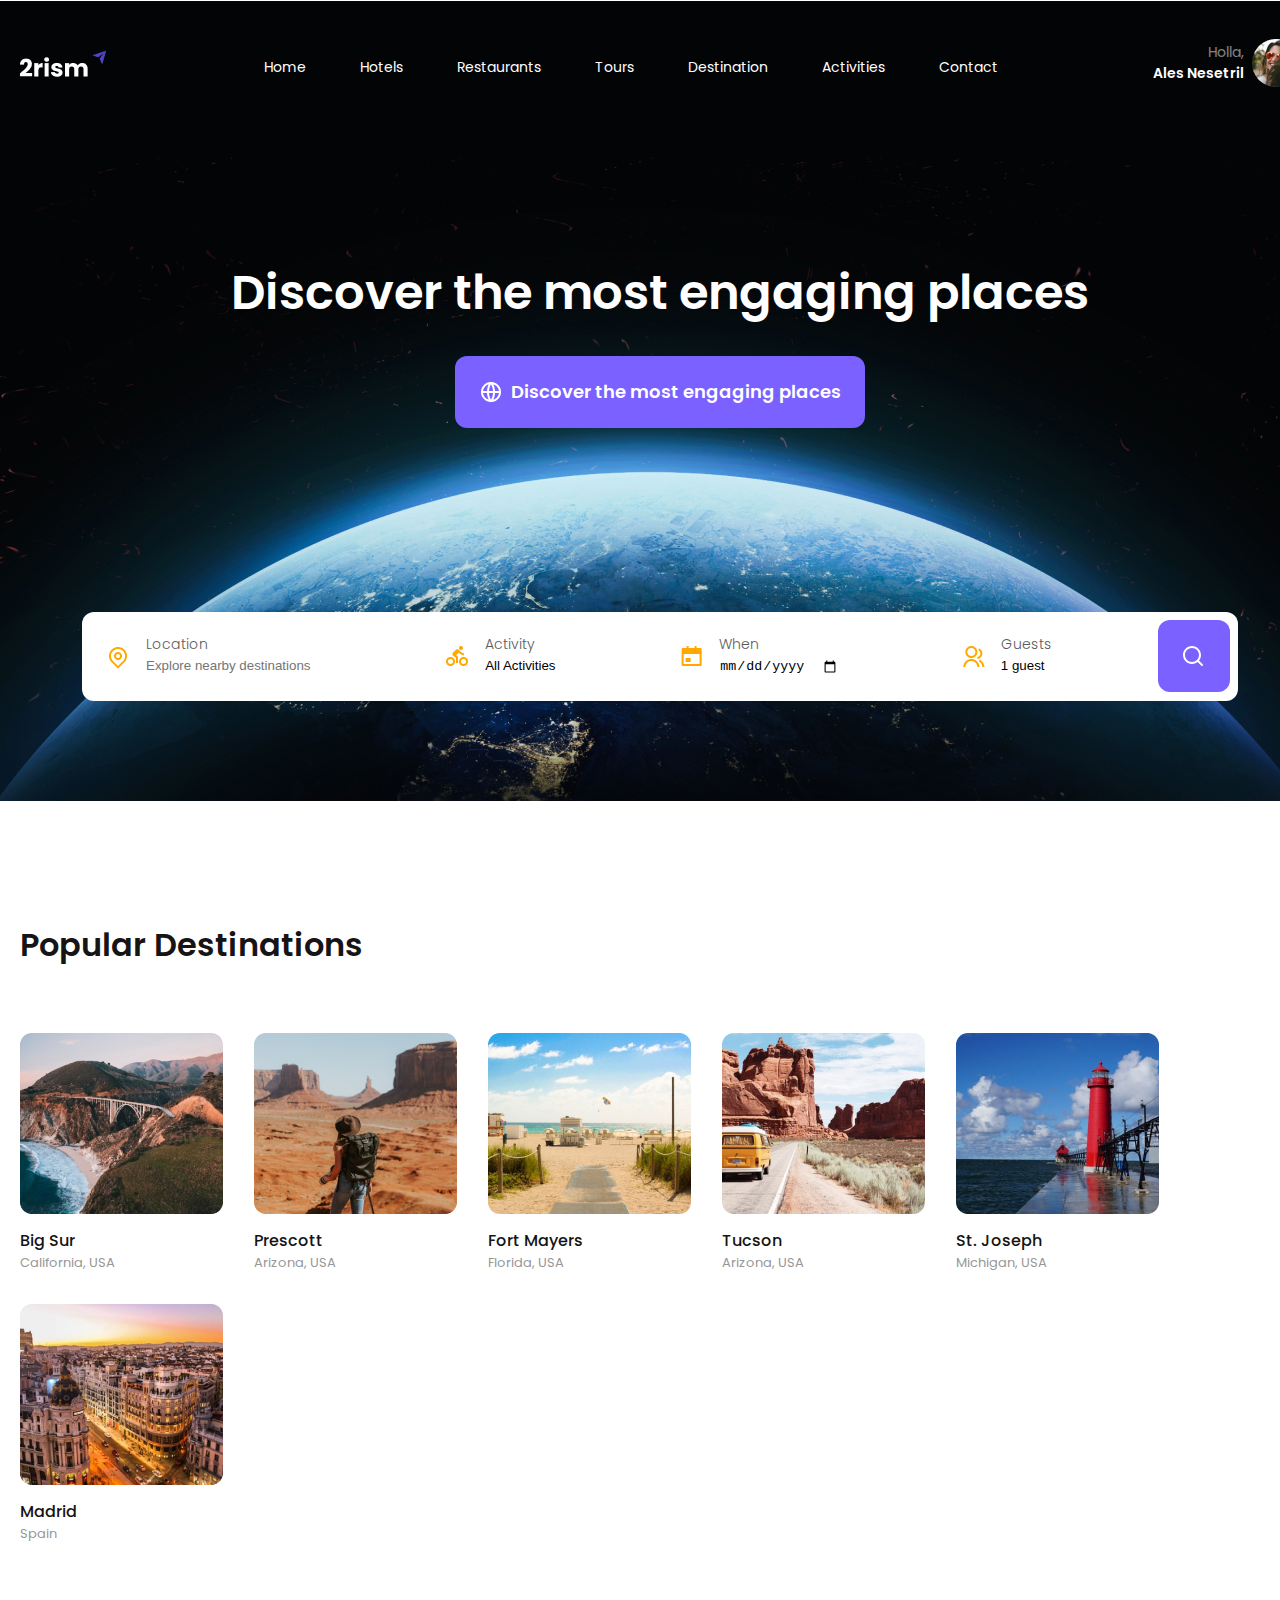
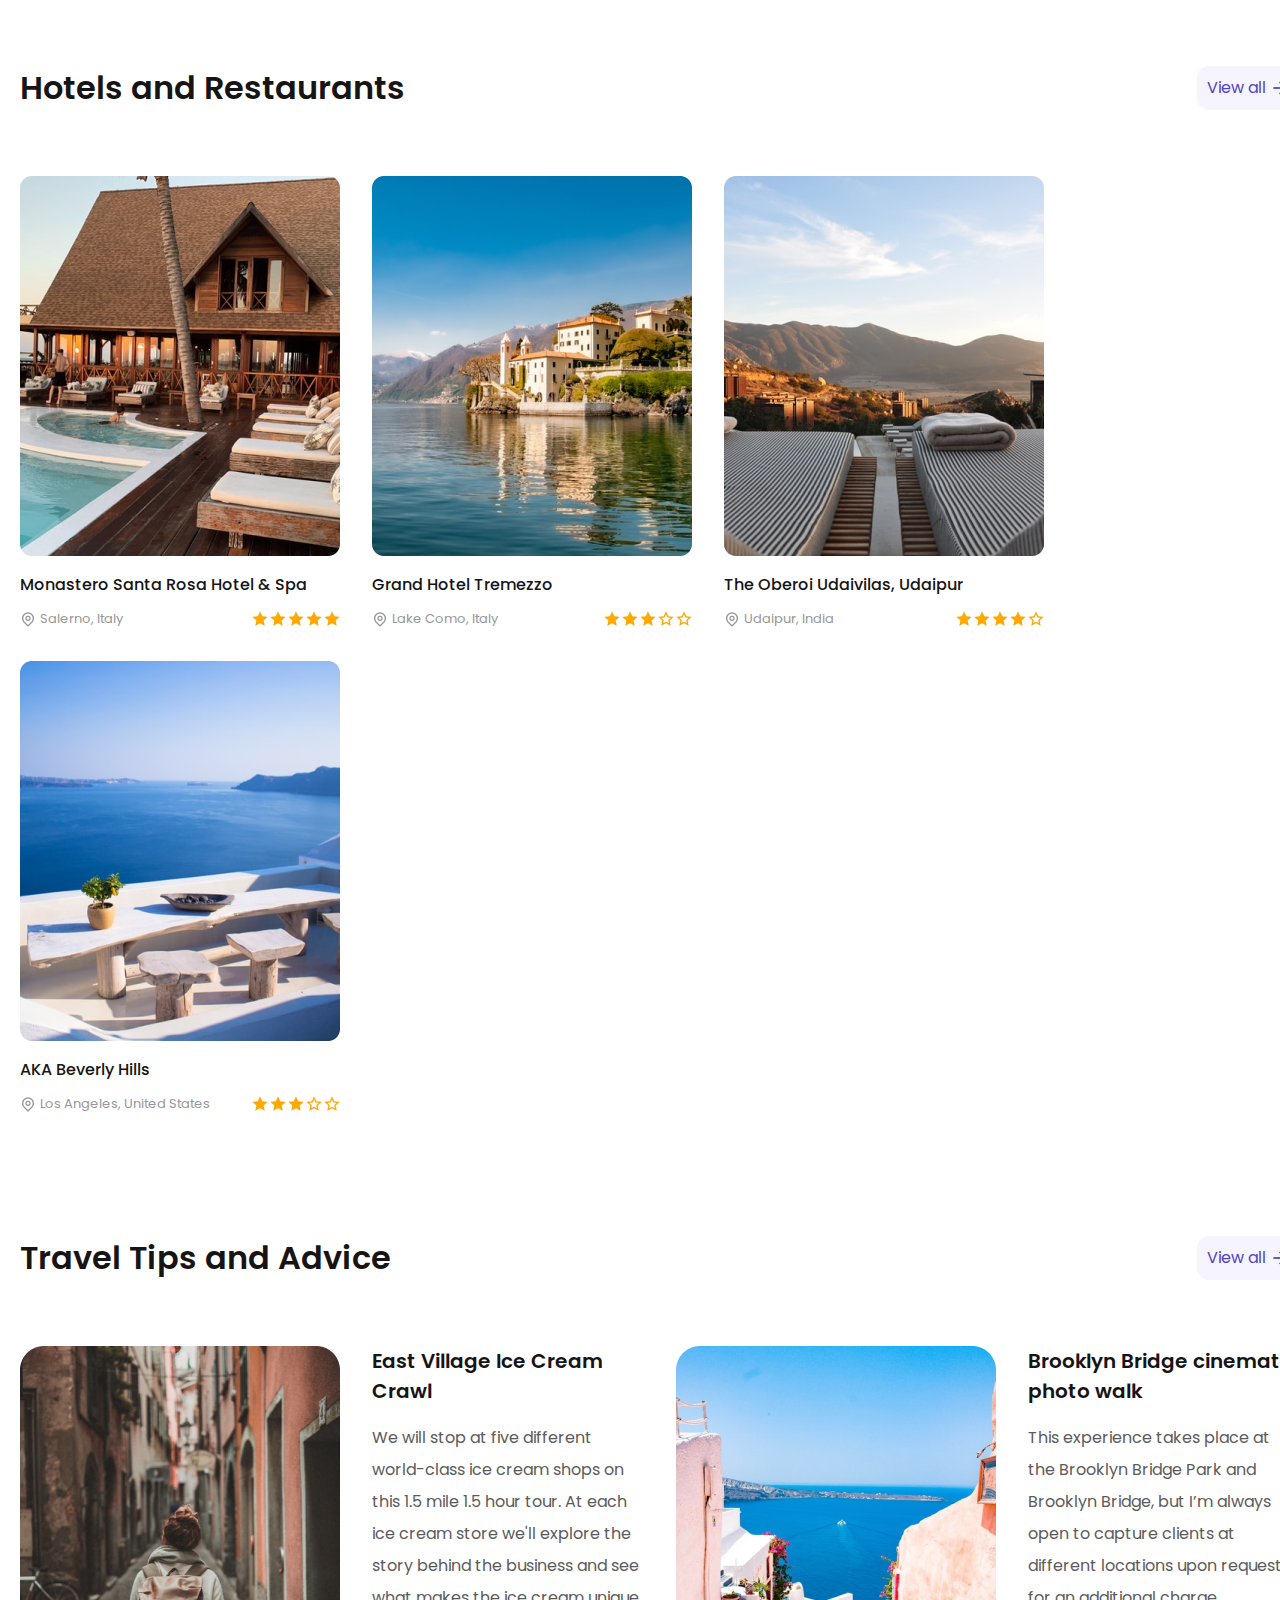
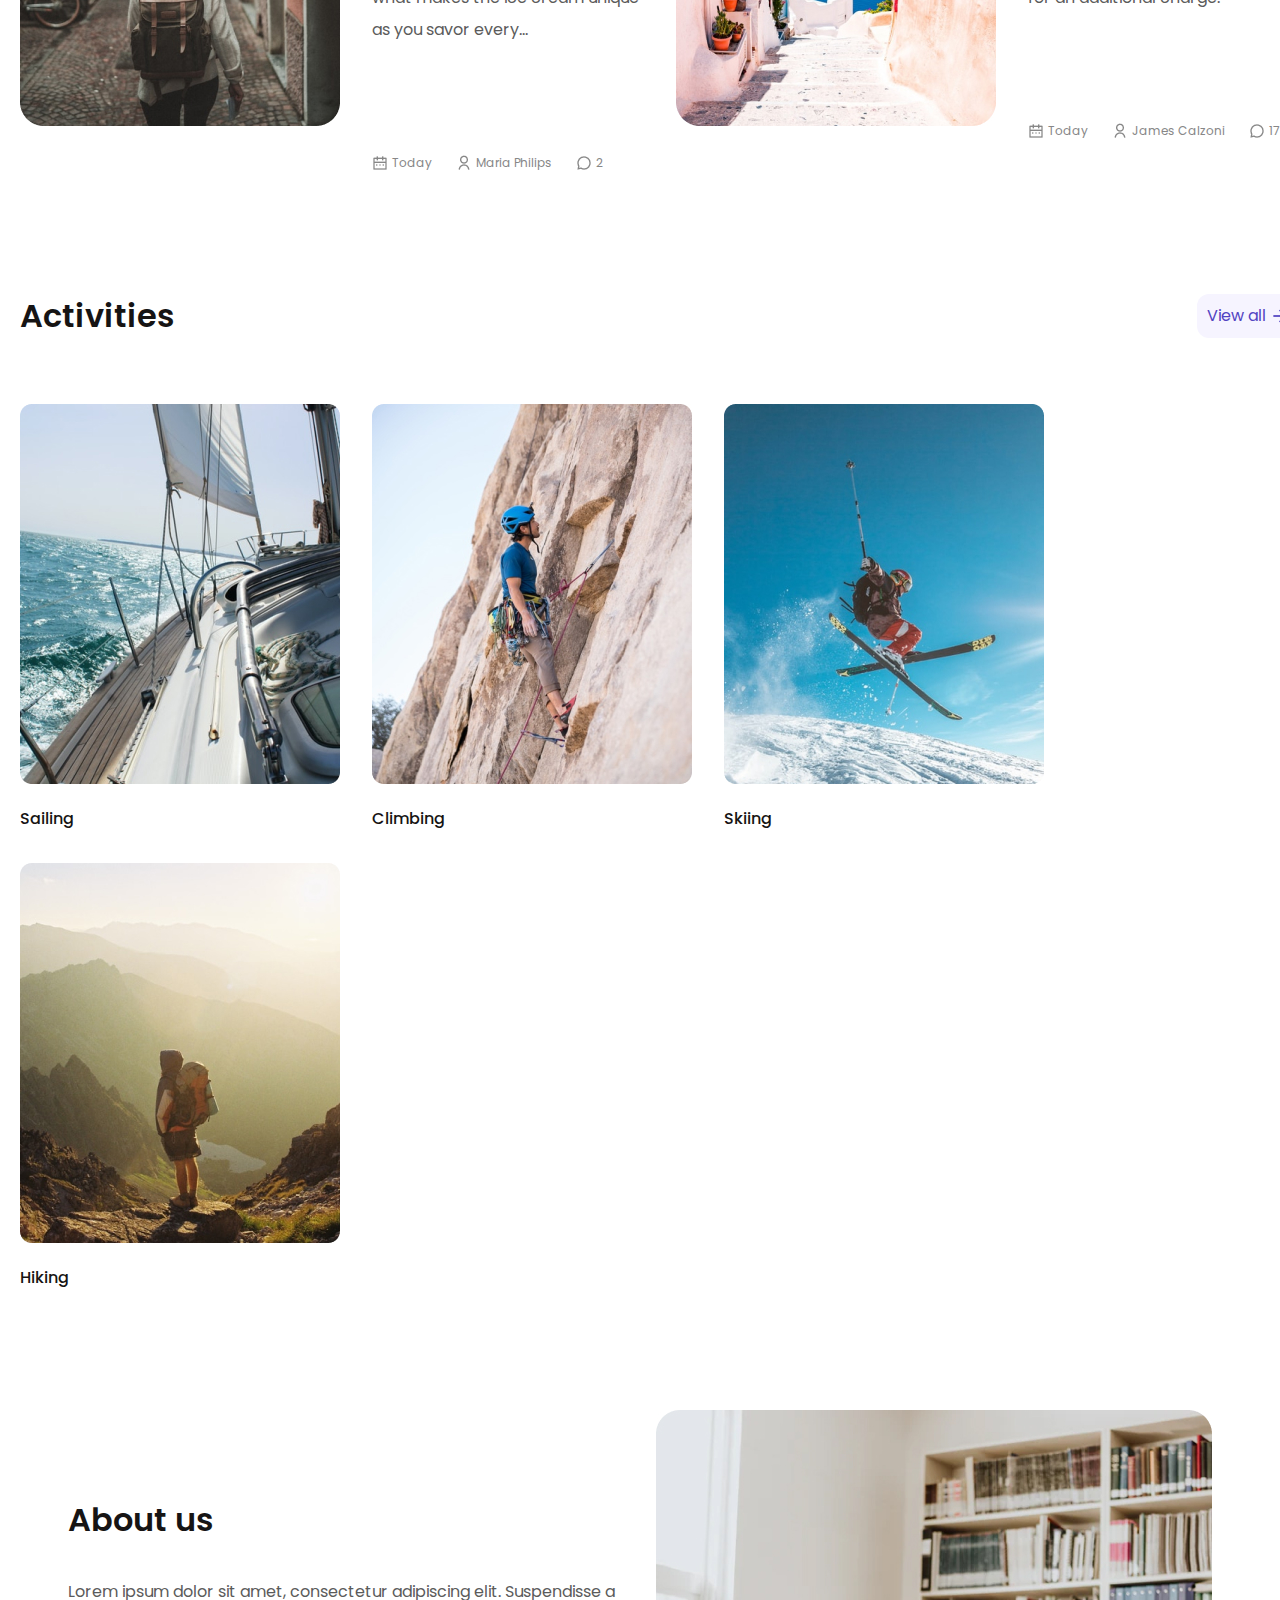
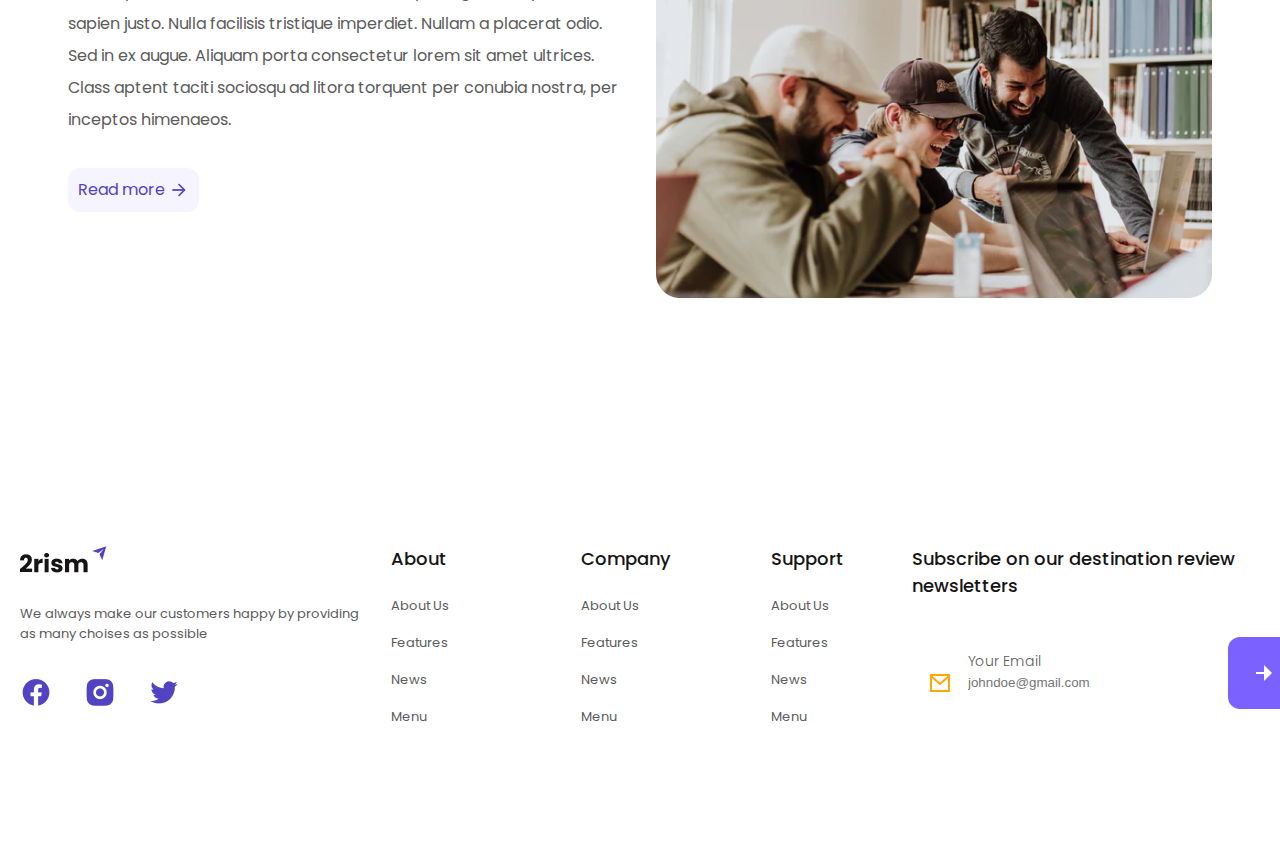
==== 2rism/index.html @ 43a685de "fix" ====
<!DOCTYPE html>
<html lang="ru">
<head>
    <meta charset="UTF-8">
    <meta http-equiv="X-UA-Compatible" content="IE=edge">
    <meta name="viewport" content="width=device-width, initial-scale=1.0">
    <link rel="preconnect" href="https://fonts.googleapis.com">
    <link rel="preconnect" href="https://fonts.gstatic.com" crossorigin>
    <link href="https://fonts.googleapis.com/css2?family=Poppins:wght@300;400;500;600&display=swap" rel="stylesheet">
    <link rel="stylesheet" href="css/styles.css">
    <title>2rism</title>
</head>
<body>
    <header class="header">
        <div class="wrap wrap_header">
            <div class="logo logo_header">
                <img src="img/logo.png" alt="logo">
            </div>
            <nav class="nav">
                <ul class="nav__list">
                    <li class="nav__item">
                        <a href="#" class="nav__link">Home</a>
                    </li>
                    <li class="nav__item">
                        <a href="#" class="nav__link">Hotels</a>
                    </li>
                    <li class="nav__item">
                        <a href="#" class="nav__link">Restaurants</a>
                    </li>
                    <li class="nav__item">
                        <a href="#" class="nav__link">Tours</a>
                    </li>
                    <li class="nav__item">
                        <a href="#" class="nav__link">Destination</a>
                    </li>
                    <li class="nav__item">
                        <a href="#" class="nav__link">Activities</a>
                    </li>
                    <li class="nav__item">
                        <a href="#" class="nav__link">Contact</a>
                    </li>
                </ul>
            </nav>
            <div class="user">
                <div class="user__text">
                    <div class="user__word">Holla,</div> 
                    <div class="user__name">Ales Nesetril</div>
                </div>
                <div class="user__photo">
                    <img src="img/user.png" alt="user">
                    <div class="user__circle"></div>
                </div>
            </div>
        </div>
    </header>
    <main class="main">
        <!-- Scren section start -->
        <section class="section section_screen">
            <div class="wrap">
                <div class="screen-content">
                    <h1 class="title title_big">
                        Discover the most engaging places
                    </h1>                    
                    <a href="#" class="screen-btn">
                        <span class="screen-btn__icon icon icon_globe"></span>
                        <span class="screen-btn__name">Discover the most engaging places</span>
                    </a>
                </div>
                <form class="page-form page-form_screen">
                    <div class="page-form__item page-form__item_location">
                        <label for="location" class="page-form__label">Location</label>
                        <input type="text" class="page-form__input" id="location" placeholder="Explore nearby destinations">
                    </div>
                    <div class="page-form__item page-form__item_activity">
                        <label for="activity" class="page-form__label">Activity</label>
                        <select name="form_select" id="activity">
                            <option disabled="disabled" selected="selected">All Activities</option>
                            <option>sleep</option>
                            <option>dance</option>
                            <option>work</option>
                            <option>work</option>
                        </select>
                    </div>
                    <div class="page-form__item page-form__item_when">
                        <label for="when" class="page-form__label">When</label>
                        <input type="date" class="page-form__input" id="when">
                    </div>
                    <div class="page-form__item page-form__item_guest">
                        <label for="guest" class="page-form__label">Guests</label>
                        <select name="form_input" id="guest">
                            <option disabled="disabled" selected="selected">1 guest</option>
                            <option>1 guest</option>
                            <option>2 guest</option>
                            <option>3 guest</option>
                        </select>
                    </div>
                    <button type="submit" class="btn btn_screen"></button>
                </form>
            </div>
        </section>
        <!-- Destination section start -->
        <section class="section section_destination">
            <div class="wrap">
                <h2 class="title title_medium title_destination">
                    Popular Destinations
                </h2>
                <div class="destination-line">
                    <div class="destination-item">
                        <a href="#" class="destination-item__img-link">
                            <img src="img/imgbigsur.jpg" class="destination-item__img" alt="Big Sur">
                        </a>                        
                        <div class="destination-item__name">
                            Big Sur
                        </div>
                        <div class="destination-item__state">
                            California, USA
                        </div>
                    </div>
                    <div class="destination-item">
                        <a href="#" class="destination-item__img-link">
                            <img src="img/imgprescott.jpg" class="destination-item__img" alt="Prescott">
                        </a>
                        <div class="destination-item__name">
                            Prescott
                        </div>
                        <div class="destination-item__state">
                            Arizona, USA
                        </div>
                    </div>
                    <div class="destination-item">
                        <a href="#" class="destination-item__img-link">
                            <img src="img/imgfortmayers.jpg" class="destination-item__img" alt="Fort Mayers">
                        </a>
                        <div class="destination-item__name">
                            Fort Mayers
                        </div>
                        <div class="destination-item__state">
                            Florida, USA
                        </div>
                    </div>
                    <div class="destination-item">
                        <a href="#" class="destination-item__img-link">
                            <img src="img/imgtucson.jpg" class="destination-item__img" alt="Tucson">
                        </a>
                        <div class="destination-item__name">
                            Tucson
                        </div>
                        <div class="destination-item__state">
                            Arizona, USA
                        </div>
                    </div>
                    <div class="destination-item">
                        <a href="#" class="destination-item__img-link">
                            <img src="img/imgstjoseph.jpg" class="destination-item__img" alt="St. Joseph">
                        </a>
                        <div class="destination-item__name">
                            St. Joseph
                        </div>
                        <div class="destination-item__state">
                            Michigan, USA
                        </div>
                    </div>
                    <div class="destination-item">
                        <a href="#" class="destination-item__img-link">
                            <img src="img/imgmadrid.jpg" class="destination-item__img" alt="Madrid">
                        </a>
                        <div class="destination-item__name">
                            Madrid
                        </div>
                        <div class="destination-item__state">
                            Spain
                        </div>
                    </div>
                </div>
            </div>
        </section>
        <!-- Hotels section start -->
        <section class="section section_hotels">
            <div class="wrap">
                <div class="title-content">
                    <h2 class="title title_medium">
                        Hotels and Restaurants
                    </h2>
                    <a href="#" class="btn-more">
                        <span class="btn-more__name">View all</span>
                        <span class="btn-more__icon  icon icon_arrow"></span>
                    </a>
                </div>
                <div class="hotels-line">
                    <div class="hotels-item">
                        <a href="#" class="hotels-item__img-link">
                            <img src="img/monastero.jpg" class="hotels-item__img" alt="Monastero" >
                        </a>
                        <div class="hotels-item__name">
                            Monastero Santa Rosa Hotel & Spa
                        </div>
                        <div class="hotels-item__info">
                            <p class="hotels-item__location">
                                Salerno, Italy
                            </p>
                            <div class="rating">
                                <span class="rating__item is-active"></span>
                                <span class="rating__item is-active"></span>
                                <span class="rating__item is-active"></span>
                                <span class="rating__item is-active"></span>
                                <span class="rating__item is-active"></span>
                            </div>
                        </div>
                    </div>
                    <div class="hotels-item">
                        <a href="#" class="hotels-item__img-link">
                            <img src="img/tremezzo.jpg" class="hotels-item-img" alt="tremezzo" >
                        </a>
                        <div class="hotels-item__name">
                            Grand Hotel Tremezzo
                        </div>
                        <div class="hotels-item__info">
                            <p class="hotels-item__location">
                                Lake Como, Italy
                            </p>
                            <div class="rating">
                                <span class="rating__item is-active"></span>
                                <span class="rating__item is-active"></span>
                                <span class="rating__item is-active"></span>
                                <span class="rating__item"></span>
                                <span class="rating__item"></span>
                            </div>
                        </div>
                    </div>
                    <div class="hotels-item">
                        <a href="#" class="hotels-item__img-link">
                            <img src="img/oberoi.jpg" class="hotels-item-img" alt="Oberoi" >
                        </a>
                        <div class="hotels-item__name">
                            The Oberoi Udaivilas, Udaipur
                        </div>
                        <div class="hotels-item__info">
                            <p class="hotels-item__location">
                                Udaipur, India
                            </p>
                            <div class="rating">
                                <span class="rating__item is-active"></span>
                                <span class="rating__item is-active"></span>
                                <span class="rating__item is-active"></span>
                                <span class="rating__item is-active"></span>
                                <span class="rating__item"></span>
                            </div>
                        </div>
                    </div>
                    <div class="hotels-item">
                        <a href="#" class="hotels-item__img-link">
                            <img src="img/aka.jpg" class="hotels-item-img" alt="AKA" >
                        </a>
                        <div class="hotels-item__name">
                            AKA Beverly Hills
                        </div>
                        <div class="hotels-item__info">
                            <p class="hotels-item__location">
                                Los Angeles, United States
                            </p>
                            <div class="rating">
                                <span class="rating__item is-active"></span>
                                <span class="rating__item is-active"></span>
                                <span class="rating__item is-active"></span>
                                <span class="rating__item"></span>
                                <span class="rating__item"></span>
                            </div>
                        </div>
                    </div>
                </div>
            </div>
        </section>
        <!-- Tips section start -->
        <section class="section section_tips">
            <div class="wrap">
                <div class="title-content">
                    <h2 class="title title_medium">
                        Travel Tips and Advice
                    </h2>
                    <a href="#" class="btn-more">
                        <span class="btn-more__name">View all</span>
                        <span class="btn-more__icon  icon icon_arrow"></span>
                    </a>
                </div>
                <div class="tips-container">
                    <div class="tips-item">
                        <div class="tips-item__pic">
                            <a href="" class="tips-item__img-link">
                                <img src="img/tips1.jpg" alt="" class="tips-item__img">
                            </a>
                        </div>
                        <div class="tips-item__info">
                            <div class="tips-item__title">
                                East Village Ice Cream Crawl
                            </div>
                            <div class="tips-item__text">
                                We will stop at five different world-class ice cream shops on this 1.5 mile 1.5 hour tour. At each ice cream store we'll explore the story behind the business and see what makes the ice cream unique as you savor every…
                            </div>
                            <ul class="tips-info">
                               <li class="tips-info__item">
                                    <span class="tips-info__icon icon icon_calendar">
                                    </span>    
                                    <span class="tips-info__name">
                                        Today 
                                    </span>
                               </li>
                               <li class="tips-info__item">
                                    <span class="tips-info__icon icon icon_user">
                                    </span>    
                                    <span class="tips-info__name">
                                        Maria Philips
                                    </span>
                               </li>
                               <li class="tips-info__item">
                                    <span class="tips-info__icon icon icon_number">
                                    </span>    
                                    <span class="tips-info__name">
                                        2
                                    </span>
                               </li>
                            </ul>
                        </div>
                    </div>
                    <div class="tips-item">
                        <div class="tips-item__pic">
                            <a href="#" class="tips-item__img-link">
                                <img src="img/tips2.jpg" alt="" class="tips-item__img">
                            </a>
                        </div>
                        <div class="tips-item__line">
                            <div class="tips-item__title">
                                Brooklyn Bridge cinematic photo walk
                            </div>
                            <div class="tips-item__text">
                                This experience takes place at the Brooklyn Bridge Park and Brooklyn Bridge, but I’m always open to capture clients at different locations upon request for an additional charge.                        
                            </div>
                            <ul class="tips-info">
                               <li class="tips-info__item">
                                    <span class="tips-info__icon icon icon_calendar">
                                    </span>    
                                    <span class="tips-info__name">
                                        Today 
                                    </span>
                               </li>
                               <li class="tips-info__item">
                                    <span class="tips-info__icon icon icon_user">
                                    </span>    
                                    <span class="tips-info__name">
                                        James Calzoni
                                    </span>
                               </li>
                               <li class="tips-info__item">
                                    <span class="tips-info__icon icon icon_number">
                                    </span>    
                                    <span class="tips-info__name">
                                        17
                                    </span>
                               </li>
                            </ul>
                        </div>
                    </div>
                </div>
            </div>
        </section>
        <!-- Activities section start -->
        <section class="section section_activities">
            <div class="wrap">
                <div class="title-content">
                    <h2 class="title title_medium">
                        Activities
                    </h2>
                    <a href="#" class="btn-more">
                        <span class="btn-more__name">View all</span>
                        <span class="btn-more__icon  icon icon_arrow"></span>
                    </a>
                </div>
                <div class="activities-line">
                    <div class="activities-item">
                        <a href="#" class="activities-item__img-link">
                            <img src="img/imgsailing.jpg" class="activities-item__img" alt="Big Sur">
                        </a>                        
                        <div class="activities-item__name">
                            Sailing
                        </div>
                    </div>
                    <div class="activities-item">
                        <a href="#" class="activities-item__img-link">
                            <img src="img/imgclimbing.jpg" class="activities-item__img" alt="Big Sur">
                        </a>                        
                        <div class="activities-item__name">
                            Climbing
                        </div>
                    </div>
                    <div class="activities-item">
                        <a href="#" class="activities-item__img-link">
                            <img src="img/imgskiing.jpg" class="activities-item__img" alt="Big Sur">
                        </a>                        
                        <div class="activities-item__name">
                            Skiing
                        </div>
                    </div>
                    <div class="activities-item">
                        <a href="#" class="activities-item__img-link">
                            <img src="img/imghiking.jpg" class="activities-item__img" alt="Big Sur">
                        </a>                        
                        <div class="activities-item__name">
                            Hiking
                        </div>
                    </div>
                </div>
            </div>
        </section>
        <!-- About us section start -->
        <section class="section section_about">
            <div class="container">
                <div class="container__content">
                        <h2 class="title title_medium">
                            About us
                        </h2>
                        <div class="container__text">
                            Lorem ipsum dolor sit amet, consectetur adipiscing elit. Suspendisse a sapien justo. Nulla facilisis tristique imperdiet. Nullam a placerat odio. Sed in ex augue. Aliquam porta consectetur lorem sit amet ultrices. Class aptent taciti sociosqu ad litora torquent per conubia nostra, per inceptos himenaeos.
                        </div>
                    <a href="#" class="btn-more">
                        <span class="btn-more__name">Read more</span>
                        <span class="btn-more__icon  icon icon_arrow"></span>
                    </a>
                </div>
                <a href="#" class="container__img-link">
                    <img src="img/imgaboutUs.jpg" class="container__img" alt="Big Sur">
                </a>        
            </div>
        </section>
    </main>
    <footer class="footer">
        <div class="wrap wrap_footer">
            <div class="label-block">
                <img src="img/logo_footer.png" alt="logo" class="logo_footer">
                <div class="label-block__text">
                    We always make our customers happy by providing as many choises as possible
                </div>
                <div class="social">
                        <a href="#" class="social__img-link" target='_blank' >
                            <img src="img/fb.png" alt="facebook" class="social__img">
                        </a>
                        <a href="#" class="social__img-link" target='_blank'>
                            <img src="img/instagram.png" alt="instagram" class="social__img">
                        </a>
                        <a href="#" class="social__img-link" target='_blank'>
                            <img src="img/twitter.png" alt="twitter" class="social__img">
                        </a>
                </div>
            </div>
            <div class="menu">
                <ul class="menu-list">
                    <h3 class="title title_small title_footer">
                        About
                    </h3>
                    <li class="menu-list__item">
                            <a href="#" class="menu-list__link" target='_blank'>
                                About Us
                            </a>
                    </li>
                    <li class="menu-list__item">
                            <a href="#" class="menu-list__link" target='_blank'>
                                Features
                            </a>
                    </li>
                    <li class="menu-list__item">
                            <a href="#" class="menu-list__link" target='_blank'>
                                News
                            </a>
                    </li>
                    <li class="menu-list__item">
                            <a href="#" class="menu-list__link" target='_blank'>
                                Menu
                            </a>
                    </li>
                </ul>
                <ul class="menu-list">
                        <h3 class="title title_small title_footer">
                            Company
                        </h3>
                        <li class="menu-list__item">
                            <a href="#" class="menu-list__link" target='_blank'>
                                About Us
                            </a>
                        </li>
                        <li class="menu-list__item">
                            <a href="#" class="menu-list__link" target='_blank'>
                                Features
                            </a>
                        </li>
                        <li class="menu-list__item">
                            <a href="#" class="menu-list__link" target='_blank'>
                                News
                            </a>
                        </li>
                        <li class="menu-list__item">
                            <a href="#" class="menu-list__link" target='_blank'>
                                Menu
                            </a>
                        </li>
                </ul>
                <ul class="menu-list">
                        <h3 class="title title_small title_footer">
                            Support
                        </h3>
                        <li class="menu-list__item">
                            <a href="#" class="menu-list__link" target='_blank'>
                                About Us
                            </a>
                        </li>
                        <li class="menu-list__item">
                            <a href="#" class="menu-list__link" target='_blank'>
                                Features
                            </a>
                        </li>
                        <li class="menu-list__item">
                            <a href="#" class="menu-list__link" target='_blank'>
                                News
                            </a>
                        </li>
                        <li class="menu-list__item">
                            <a href="#" class="menu-list__link" target='_blank'>
                                Menu
                            </a>
                        </li>
                </ul>
            </div>
            <div class="page-form page-form_footer">
                <h3 class="title title_small title_footer">
                    Subscribe on our destination review newsletters
                </h3>
                <form class="page-form page-form_footer">
                    <div action="" class="page-form__item page-form__item_email">
                        <label for="email_name" class="page-form__label page-form__label_footer">Your Email</label>
                        <input type="text" id="email_name" name="user email" class="page-form__input page-form__input_foorer" placeholder="johndoe@gmail.com">
                    </div>        
                    <button type="submit" class="btn btn_footer">
                    </button>
                </form>
            </div>
        </div>
    </footer>
</body>
</html>
---- 2rism/css/styles.css ----
body {
    margin: 0;
    font-family: 'Poppins', sans-serif;
}

/* header_block start */
.header {
    position: absolute;
    width: 100%;
}

.wrap {
    max-width: 1376px;
    width: 100%;
    margin: 0 auto;
    padding-left: 20px;
    padding-right: 20px;
}

.wrap_header {
    padding-top: 39px;
    display: flex;
    justify-content: space-between;
}

.logo_header {
    width: 88px;
    height: 36px;
    margin: auto 0;
}

.nav {
    margin: auto 0;
}

.nav__list {
    list-style-type: none;
    margin: auto 0;
    padding-left: 0;
    display: flex;
}

.nav__item {
    margin-right: 54px;
}

.nav__item:last-of-type {
    margin-right: 0;
}

.nav__link {
    text-decoration: none;
    font-style: normal;
    font-weight: 400;
    font-size: 14px;
    line-height: 21px;
    text-transform: capitalize;
    color: #FFFFFF;
}

.nav__link:hover {
    opacity: 0.5;
}

.user {
    display: flex;
}

.user__text {
    padding-top: 3px;
    padding-bottom: 3px;
    margin-right: 8px;
    font-style: normal;
    color: #FFFFFF;
    text-transform: capitalize;
}

.user__word {
    font-weight: 400;
    font-size: 14px;
    line-height: 21px;
    opacity: 0.5;
    text-align: right;
}

.user__name { 
    font-weight: 600;
    font-size: 14px;
    line-height: 21px;
    text-align: right;
}

.user__photo {
    position: relative;
}

.user__circle {
    width: 12px;
    height: 12px;
    border-radius: 50%;
    background-color: #FF0000;
    position: absolute;
    top: 0;
    right: 0;
}
/* header_block end */

/* main_content start */
/*screen start */
.section {
    padding-top: 120px;
}

.section_screen {
    background: url('../img/header-bg.jpg') no-repeat center;
    padding-bottom: 100px;
    padding-top: 262px;
}

.screen-content {
    text-align: center;
    margin-bottom: 184px;
}

.title {
    margin: 0; /* margin сброс для всех title  */
}

.title_big {  
    font-style: normal;
    font-weight: 600;
    font-size: 48px;
    line-height: 62px;
    color: #FFFFFF;
}

.screen-btn {
    display: flex;
    align-items: center;
    gap: 8px;
    margin: 32px auto 0;
    text-decoration: none;
    font-style: normal;
    font-weight: 600;
    font-size: 18px;
    line-height: 24px;
    color: #FFFFFF;
    background-color: #7B61FF;
    padding: 24px;
    border-radius: 12px;
    width: fit-content;
}

.icon {
    width: 16px;
    height: 16px;
    display: inline-block;
}

.icon_globe {
    width: 24px;
    height: 24px;
    background:  #7B61FF url('../img/Group.png') no-repeat center left; 
}

.screen-btn:hover {
    background-color: #a699e7;
}

/* form option styles start  такая же есть в footer*/
.page-form {
    display: flex;
    flex-wrap: wrap;
    justify-content: space-between;
}

.page-form__item {
    padding: 16px 0px 16px 56px;
}

.page-form__label {
    font-style: normal;
    font-weight: 300;
    font-size: 14px;
    line-height: 16px;
    color: #5B5B5B;  
    display: block;
}

.page-form__input {
    border: none;
    padding: 0;
    width: 100%;
}

select {
    background-color: transparent;
    border: none;
    appearance: none;
}

.page-form__inputt:placeholder {
    font-style: normal;
    font-weight: 500;
    font-size: 16px;
    line-height: 24px;
    color: #161414;
}
/* form styles end */

.page-form_screen {
    background-color: #FFFFFF;
    padding: 8px;
    border-radius: 12px;
    width: 1140px;
    margin: 0 auto;
}

.page-form__item_location {
    background: url(../img/iconlocation.png) no-repeat 16px center;
}

.page-form__item_activity {
    background: url(../img/iconactivity.png) no-repeat 16px center;
}

.page-form__item_when {
    background: url(../img/iconwhen.png) no-repeat 16px center;
}

.page-form__item_guest {
    background: url(../img/iconguests.png) no-repeat 16px center;
}


/* button styles  такая же есть в footer*/
.btn {
    padding: 0;
    border: 0;
    border-radius: 12px;
    width: 72px;
    height: 72px;
}

.btn:hover, .button:focus, .button:active {
    background-color: #a699e7;
}
/* button styles end*/

.btn_screen {
    background: #7B61FF url(../img/Vector.svg) no-repeat center;
}
/* screen end */

/* Destination start */
.title_medium {
    margin: 0;
    font-style: normal;
    font-weight: 600;
    font-size: 32px;
    line-height: 48px;
    color: #161414;
}

.title_destination {
    margin-bottom: 64px;
}

.destination-line {
    display: flex;
    flex-wrap: wrap;
    gap: 31px;
}

.destination-item__img {
    margin-bottom: 8px;
}

.destination-item__name {
    font-style: normal;
    font-weight: 500;
    font-size: 16px;
    line-height: 24px;
    color: #161414;
}

.destination-item__state {
    font-style: normal;
    font-weight: 400;
    font-size: 13px;
    line-height: 20px;
    color: #979797;
}
/* destination end */

/* hotels start */
.title-content {
    display: flex;
    flex-wrap: wrap;
    justify-content: space-between;
    align-items: center;
    margin-bottom: 64px;
}

.btn-more {
    display: flex;
    flex-wrap: wrap;
    gap: 4px;
    align-items: center;
    text-decoration: none;
    font-style: normal;
    font-weight: 400;
    font-size: 16px;
    line-height: 24px;
    color: #5243C2;
    padding: 10px;
    background-color: #F6F4FF;
    border-radius: 12px;
    width: fit-content;
}

.icon_arrow {
    width: 20px;
    height: 20px;
    background: url('../img/arrow.png') no-repeat center right;
}

.title-content__link:hover {
    background-color: #bcb3e3;
}

.hotels-line {
    display: flex;
    flex-wrap: wrap;
    gap: 32px;
}

.hotels-item__name { 
    font-style: normal;
    font-weight: 500;
    font-size: 16px;
    line-height: 24px;
    color: #161414;
    margin-top: 10px;
    margin-bottom: 12px;
}

.hotels-item__info {
    display: flex;
    flex-wrap: wrap;
    justify-content: space-between;
    align-items: center;
}

.hotels-item__location {
    margin: 0;
    font-style: normal;
    font-weight: 400;
    font-size: 13px;
    line-height: 20px;
    color: #979797;
    background: url('../img/map-pin.png') no-repeat center left;
    padding-left: 20px;
}

.rating {
    display: grid;
    grid-template-columns: repeat(5, 1fr);
    gap: 2px;
}

.rating__item {
    width: 16px;
    height: 16px;
    background: url('../img/empty.png') no-repeat center;
}

.rating__item.is-active {
    background: url('../img/orange.png') no-repeat center;
}


/* hotels end */

/* tips start */

.tips-container {
    display: flex;
    flex-wrap: wrap;
    gap: 32px;
}

.tips-item {
    display: grid;
    grid-template-columns: repeat(2, 1fr);
    gap: 32px;
    width: calc(100% / 2 - 32px / 2);
}

.tips-item__title {
    font-style: normal;
    font-weight: 600;
    font-size: 20px;
    line-height: 30px;
    color: #161414;
    margin-top: 0;
    margin-bottom: 16px;
}

.tips-item__text {
    font-style: normal;
    font-weight: 400;
    font-size: 16px;
    line-height: 32px;
    color: #5B5B5B;
    margin-bottom: 108px;
}

.tips-info {
   display: flex;
   gap: 24px;
   padding: 0;
   margin: 0;
   list-style: none;
}

.tips-info__item {
    display: flex;
    gap: 4px;
    align-items: center;
}

.icon_calendar {
    background: url(../img/tips-calendar.png) no-repeat center;
}

.tips-info__name {
    font-style: normal;
    font-weight: 400;
    font-size: 12px;
    line-height: 18px;
    color: #878787;
}

.icon_user {
    background: url(../img/tips-user.png) no-repeat center;
}

.icon_number {
    background: url(../img/tips-coment.png) no-repeat center;   
}
/* tips end */

/* Activities start */
.activities-line {
    display: flex;
    flex-wrap: wrap;
    gap: 32px;
}

.activities-item__img {
    margin-bottom: 16px;
}

.activities-item__name {
    font-style: normal;
    font-weight: 500;
    font-size: 16px;
    line-height: 24px;
    color: #161414;
}
/* Activities end */

/* About us start */
.section_about {
    margin-bottom: 120px;
}

.container {
    display: flex;
    flex-wrap: wrap;
    justify-content: center;
    gap: 32px;
}

.container__content {
    width: 556px;
    padding-top: 86px;
    padding-bottom: 86px;
}

.container__text {
    font-style: normal;
    font-weight: 400;
    font-size: 16px;
    line-height: 32px;
    color: #5B5B5B;
    margin-bottom: 32px;
    margin-top: 32px;
}

/* About us end */

/* main_contenet end */

/* footer start */
.footer {
    padding: 120px 0;
}

.wrap_footer {
    display: flex;
    justify-content: space-between;
}

.label-block {
    width: 355px;
}

.label-block__text {
    font-style: normal;
    font-weight: 400;
    font-size: 13px;
    line-height: 20px;
    color: #5B5B5B;
    padding-top: 16px;
    padding-bottom: 32px;
}

.social {
    display: flex;
    flex-wrap: wrap;
}

.social__img-link {
    display: block;
    margin-right: 32px;
    text-decoration: none;
}

.social__img-link:last-of-type {
    margin-right: 0;
}

.social__img {
    width: 32px;
}

.footer_social-icon:last-of-type {
    margin-right: 0;
}

.menu {
    display: flex;
    flex-wrap: wrap;
    gap: 64px;
}

.menu-list {
    margin: 0;
    padding-left: 0;
    list-style: none;
    width: 126px;
}

.title_small {
    font-style: normal;
    font-weight: 500;
    font-size: 18px;
    line-height: 27px;
    color: #161414;
}

.title_footer {
    margin-bottom: 20px;
}

.menu-list__item {
    margin-bottom: 12px;
}

.menu-list__item:last-of-type {
    margin-bottom: 0;
}

.menu-list__link {
    text-decoration: none;
    font-style: normal;
    font-weight: 400;
    font-size: 13px;
    line-height: 20px;
    color: #5B5B5B;
}

.menu-list__link:hover {
    color: #272525;
}

.page-form_footer {
    width:388px;
}

.page-form__item_email {
    background: url(../img/mail-linemail.png) no-repeat 16px center;
    /* padding: 16px 0px 16px 56px; */
}

.btn_footer {
    background: #7B61FF url(../img/Vectorarrow_white.png) no-repeat center;
}
/* footer end */
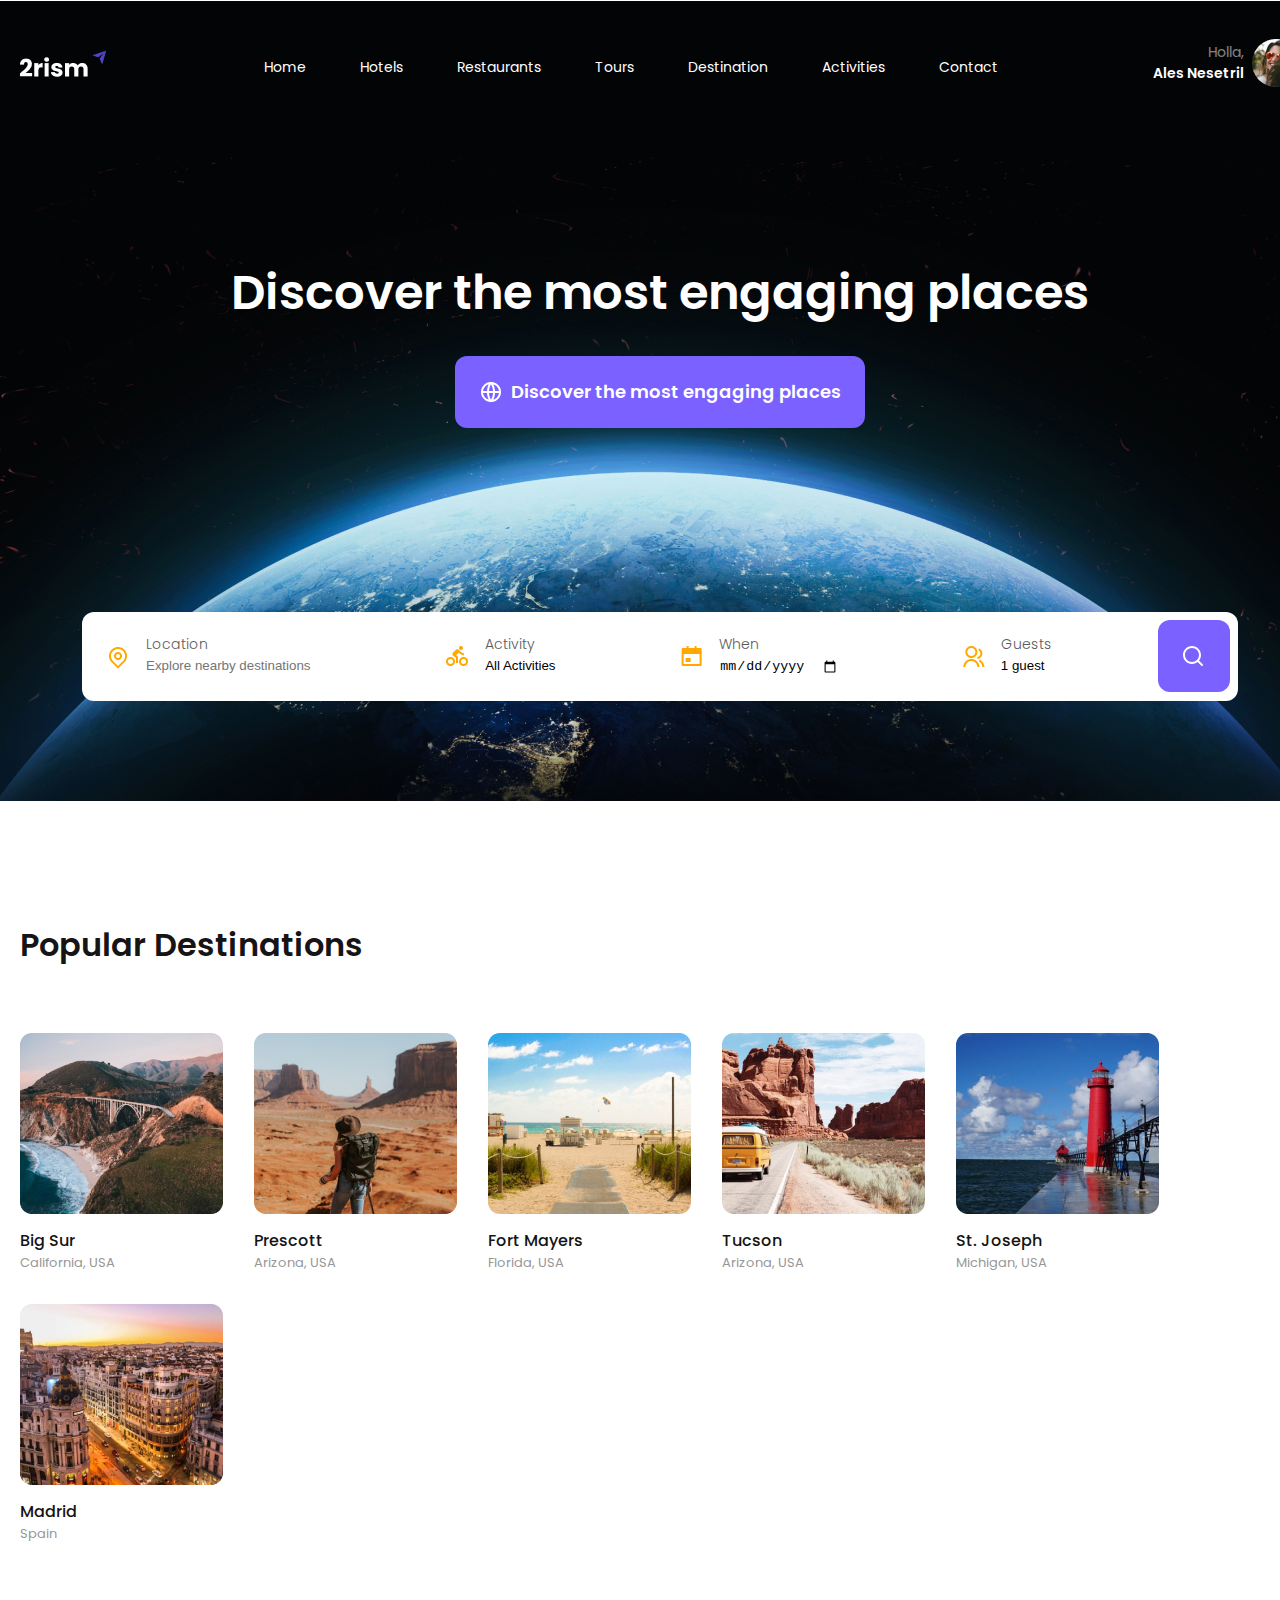
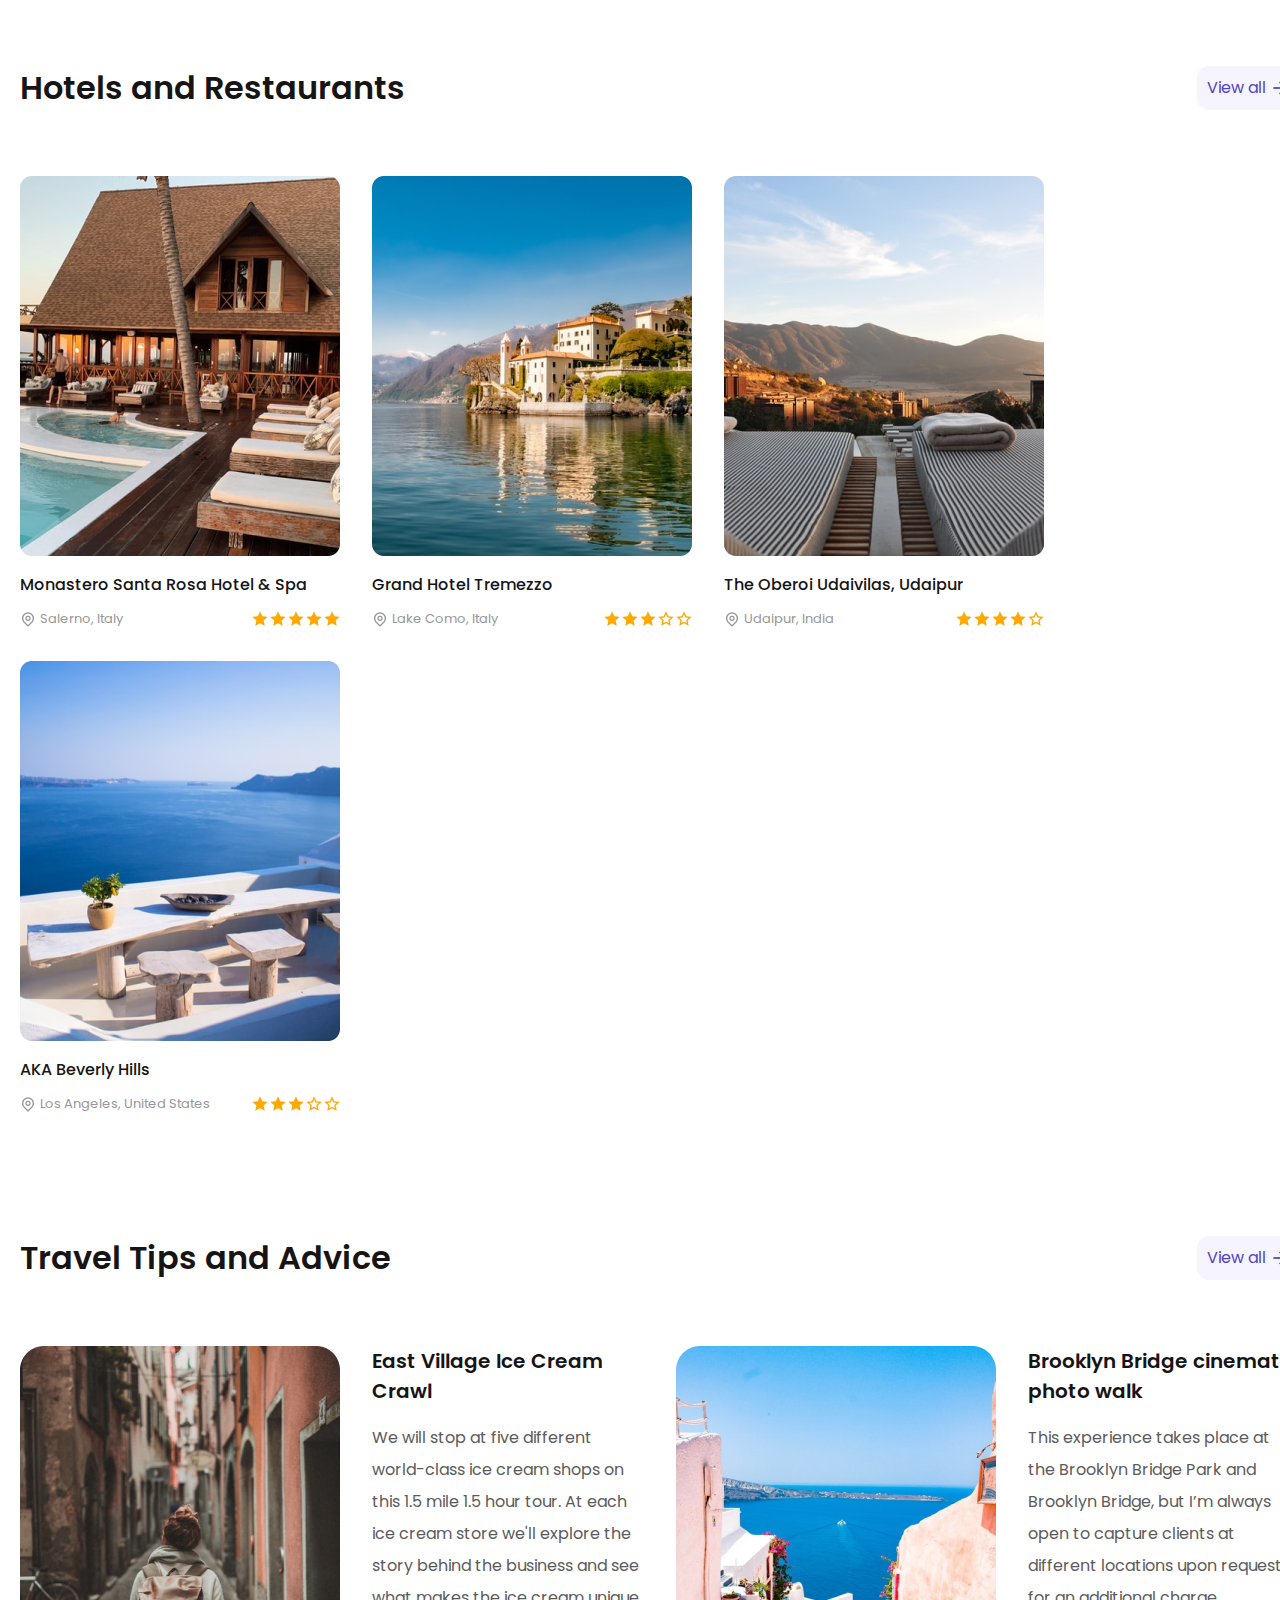
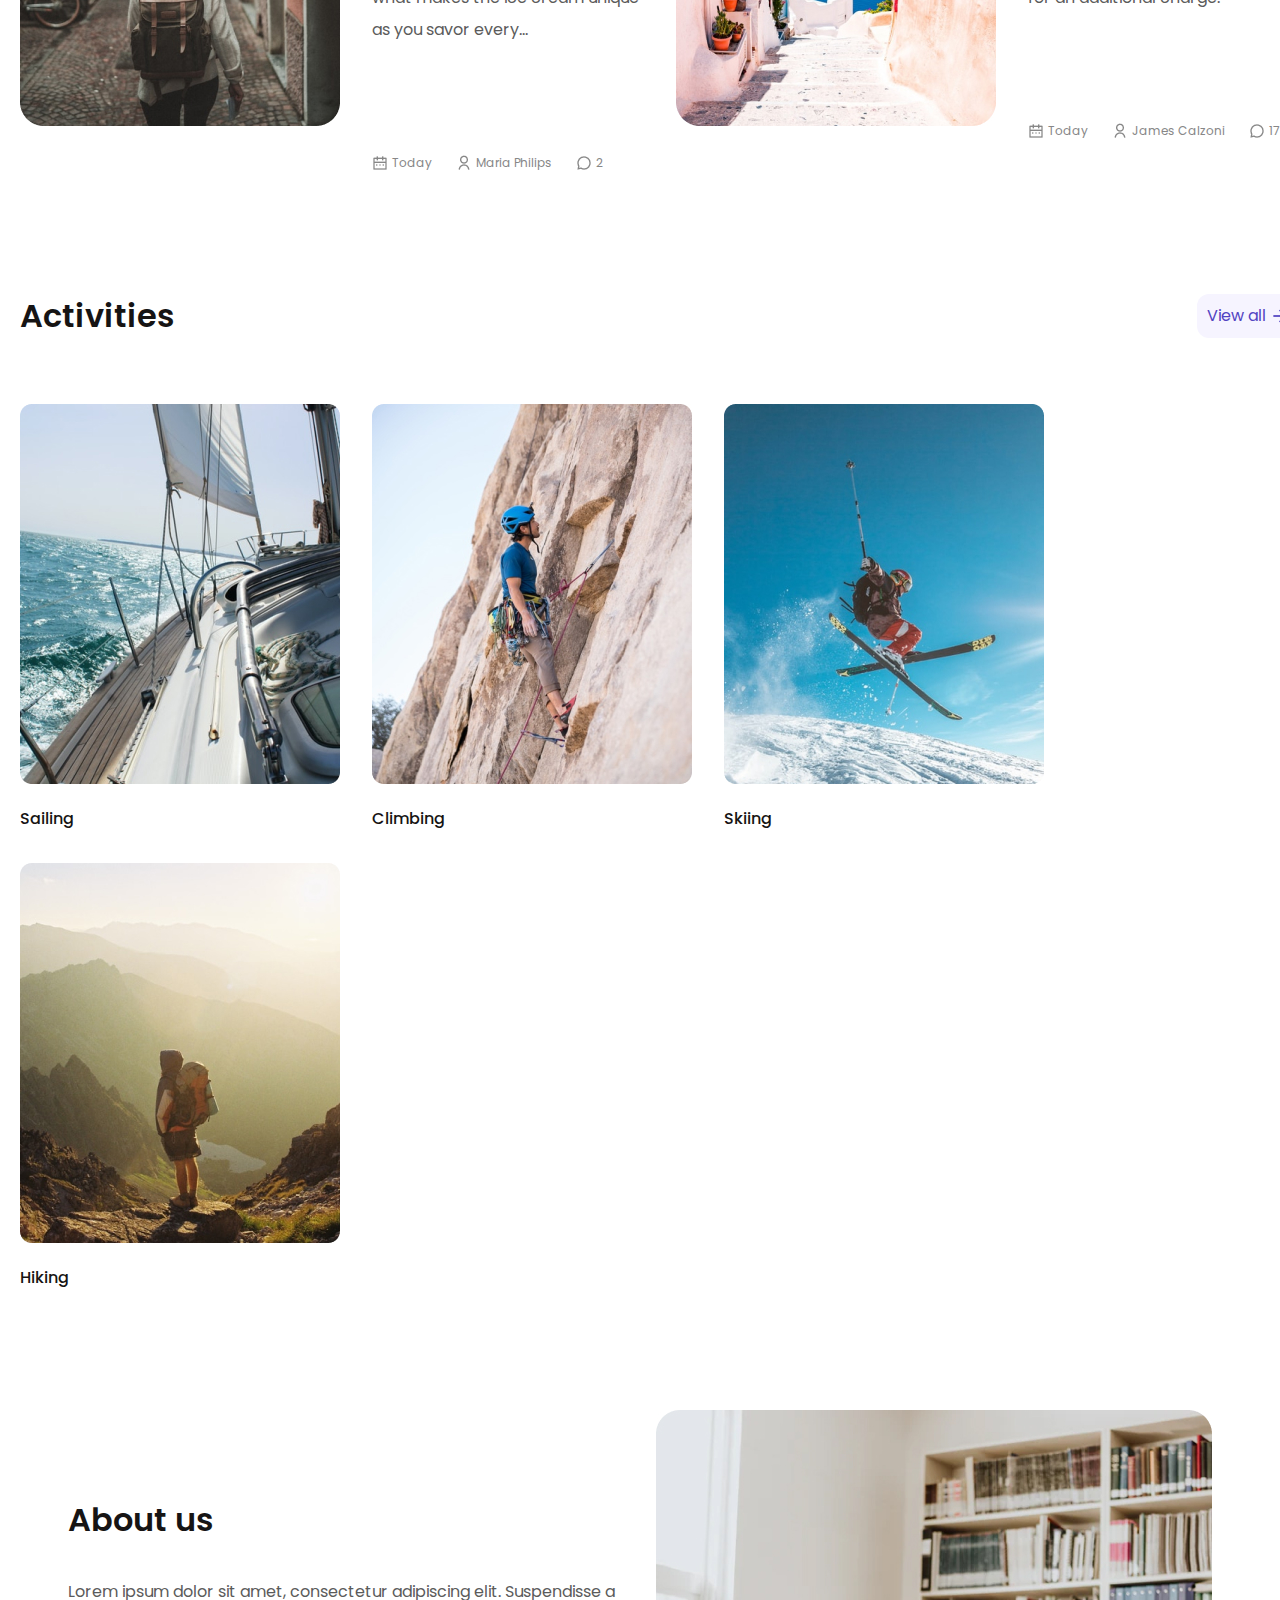
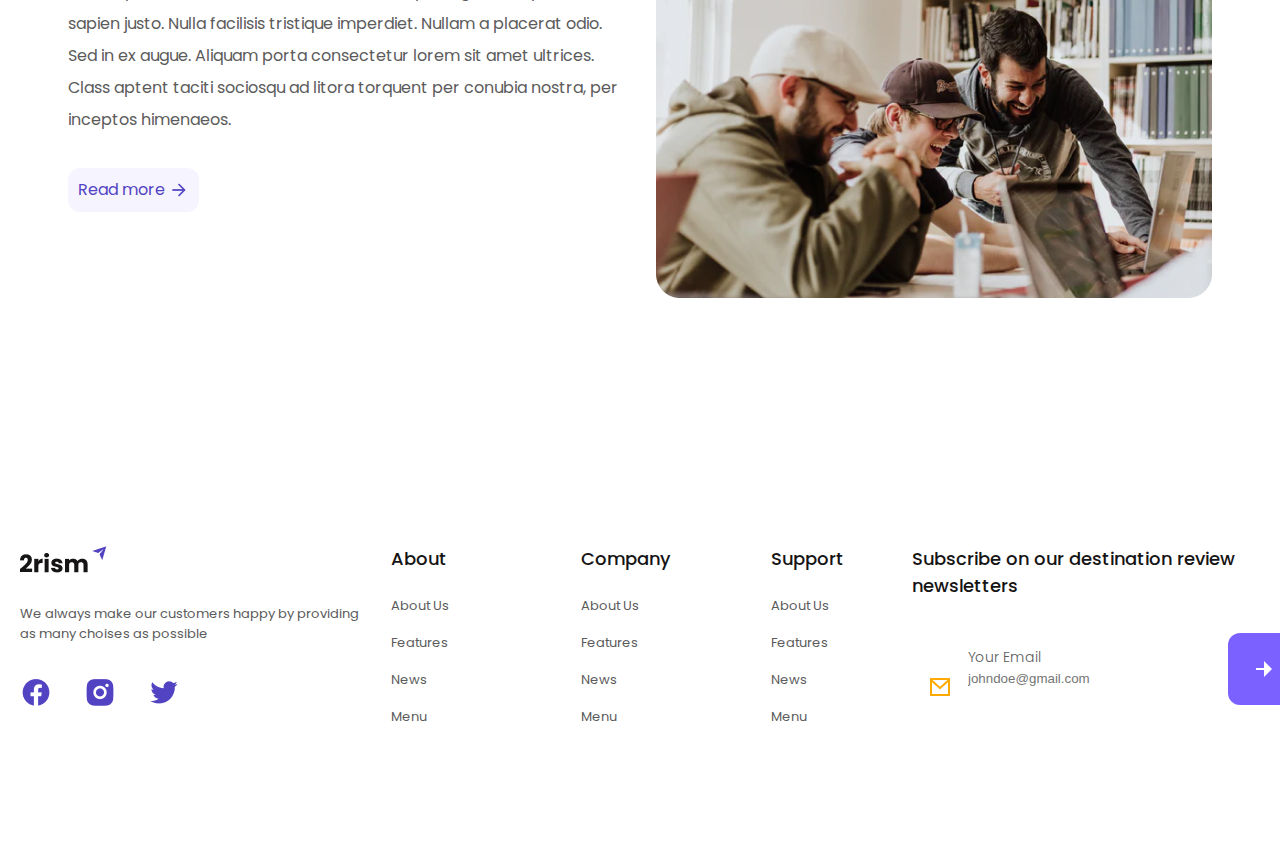
==== commit 5649047e: "fix footer list changes" ====
--- a/2rism/index.html
+++ b/2rism/index.html
@@ -450,85 +450,91 @@
                         </a>
                 </div>
             </div>
-            <div class="menu">
-                <ul class="menu-list">
-                    <h3 class="title title_small title_footer">
+            <div class="footer__menu">
+                <div class="footer__column">
+                    <h3 class="footer__title title title_small">
                         About
                     </h3>
-                    <li class="menu-list__item">
-                            <a href="#" class="menu-list__link" target='_blank'>
+                    <ul class="footer__list">
+                        <li class="footer__item">
+                            <a href="#" class="footer__link" target='_blank'>
                                 About Us
                             </a>
-                    </li>
-                    <li class="menu-list__item">
-                            <a href="#" class="menu-list__link" target='_blank'>
+                        </li>
+                        <li class="footer__item">
+                            <a href="#" class="footer__link" target='_blank'>
                                 Features
                             </a>
-                    </li>
-                    <li class="menu-list__item">
-                            <a href="#" class="menu-list__link" target='_blank'>
+                        </li>
+                        <li class="footer__item">
+                            <a href="#" class="footer__link" target='_blank'>
                                 News
                             </a>
-                    </li>
-                    <li class="menu-list__item">
-                            <a href="#" class="menu-list__link" target='_blank'>
+                        </li>
+                        <li class="footer__item">
+                            <a href="#" class="footer__link" target='_blank'>
                                 Menu
                             </a>
-                    </li>
-                </ul>
-                <ul class="menu-list">
-                        <h3 class="title title_small title_footer">
-                            Company
-                        </h3>
-                        <li class="menu-list__item">
-                            <a href="#" class="menu-list__link" target='_blank'>
+                        </li>
+                    </ul>
+                </div>
+                <div class="footer__column">
+                    <h3 class="footer__title title title_small">
+                        Company
+                    </h3>
+                    <ul class="footer__list">
+                        <li class="footer__item">
+                            <a href="#" class="footer__link" target='_blank'>
                                 About Us
                             </a>
                         </li>
-                        <li class="menu-list__item">
-                            <a href="#" class="menu-list__link" target='_blank'>
+                        <li class="footer__item">
+                            <a href="#" class="footer__link" target='_blank'>
                                 Features
                             </a>
                         </li>
-                        <li class="menu-list__item">
-                            <a href="#" class="menu-list__link" target='_blank'>
+                        <li class="footer__item">
+                            <a href="#" class="footer__link" target='_blank'>
                                 News
                             </a>
                         </li>
-                        <li class="menu-list__item">
-                            <a href="#" class="menu-list__link" target='_blank'>
+                        <li class="footer__item">
+                            <a href="#" class="footer__link" target='_blank'>
                                 Menu
                             </a>
                         </li>
-                </ul>
-                <ul class="menu-list">
-                        <h3 class="title title_small title_footer">
-                            Support
-                        </h3>
-                        <li class="menu-list__item">
-                            <a href="#" class="menu-list__link" target='_blank'>
+                    </ul>
+                </div>
+                <div class="footer__column">
+                    <h3 class="footer__title title title_small">
+                        Support
+                    </h3>
+                    <ul class="footer__list">
+                        <li class="footer__item">
+                            <a href="#" class="footer__link" target='_blank'>
                                 About Us
                             </a>
                         </li>
-                        <li class="menu-list__item">
-                            <a href="#" class="menu-list__link" target='_blank'>
+                        <li class="footer__item">
+                            <a href="#" class="footer__link" target='_blank'>
                                 Features
                             </a>
                         </li>
-                        <li class="menu-list__item">
-                            <a href="#" class="menu-list__link" target='_blank'>
+                        <li class="footer__item">
+                            <a href="#" class="footer__link" target='_blank'>
                                 News
                             </a>
                         </li>
-                        <li class="menu-list__item">
-                            <a href="#" class="menu-list__link" target='_blank'>
+                        <li class="footer__item">
+                            <a href="#" class="footer__link" target='_blank'>
                                 Menu
                             </a>
                         </li>
-                </ul>
+                    </ul>
+                </div>
             </div>
             <div class="page-form page-form_footer">
-                <h3 class="title title_small title_footer">
+                <h3 class="title title_small">
                     Subscribe on our destination review newsletters
                 </h3>
                 <form class="page-form page-form_footer">
--- a/2rism/css/styles.css
+++ b/2rism/css/styles.css
@@ -550,13 +550,13 @@
     margin-right: 0;
 }
 
-.menu {
+.footer__menu {
     display: flex;
     flex-wrap: wrap;
     gap: 64px;
 }
 
-.menu-list {
+.footer__list {
     margin: 0;
     padding-left: 0;
     list-style: none;
@@ -571,19 +571,19 @@
     color: #161414;
 }
 
-.title_footer {
+.footer__title {
     margin-bottom: 20px;
 }
 
-.menu-list__item {
+.footer__item {
     margin-bottom: 12px;
 }
 
-.menu-list__item:last-of-type {
+.footert__item:last-of-type {
     margin-bottom: 0;
 }
 
-.menu-list__link {
+.footer__link {
     text-decoration: none;
     font-style: normal;
     font-weight: 400;
@@ -592,7 +592,7 @@
     color: #5B5B5B;
 }
 
-.menu-list__link:hover {
+.footer__link:hover {
     color: #272525;
 }
 
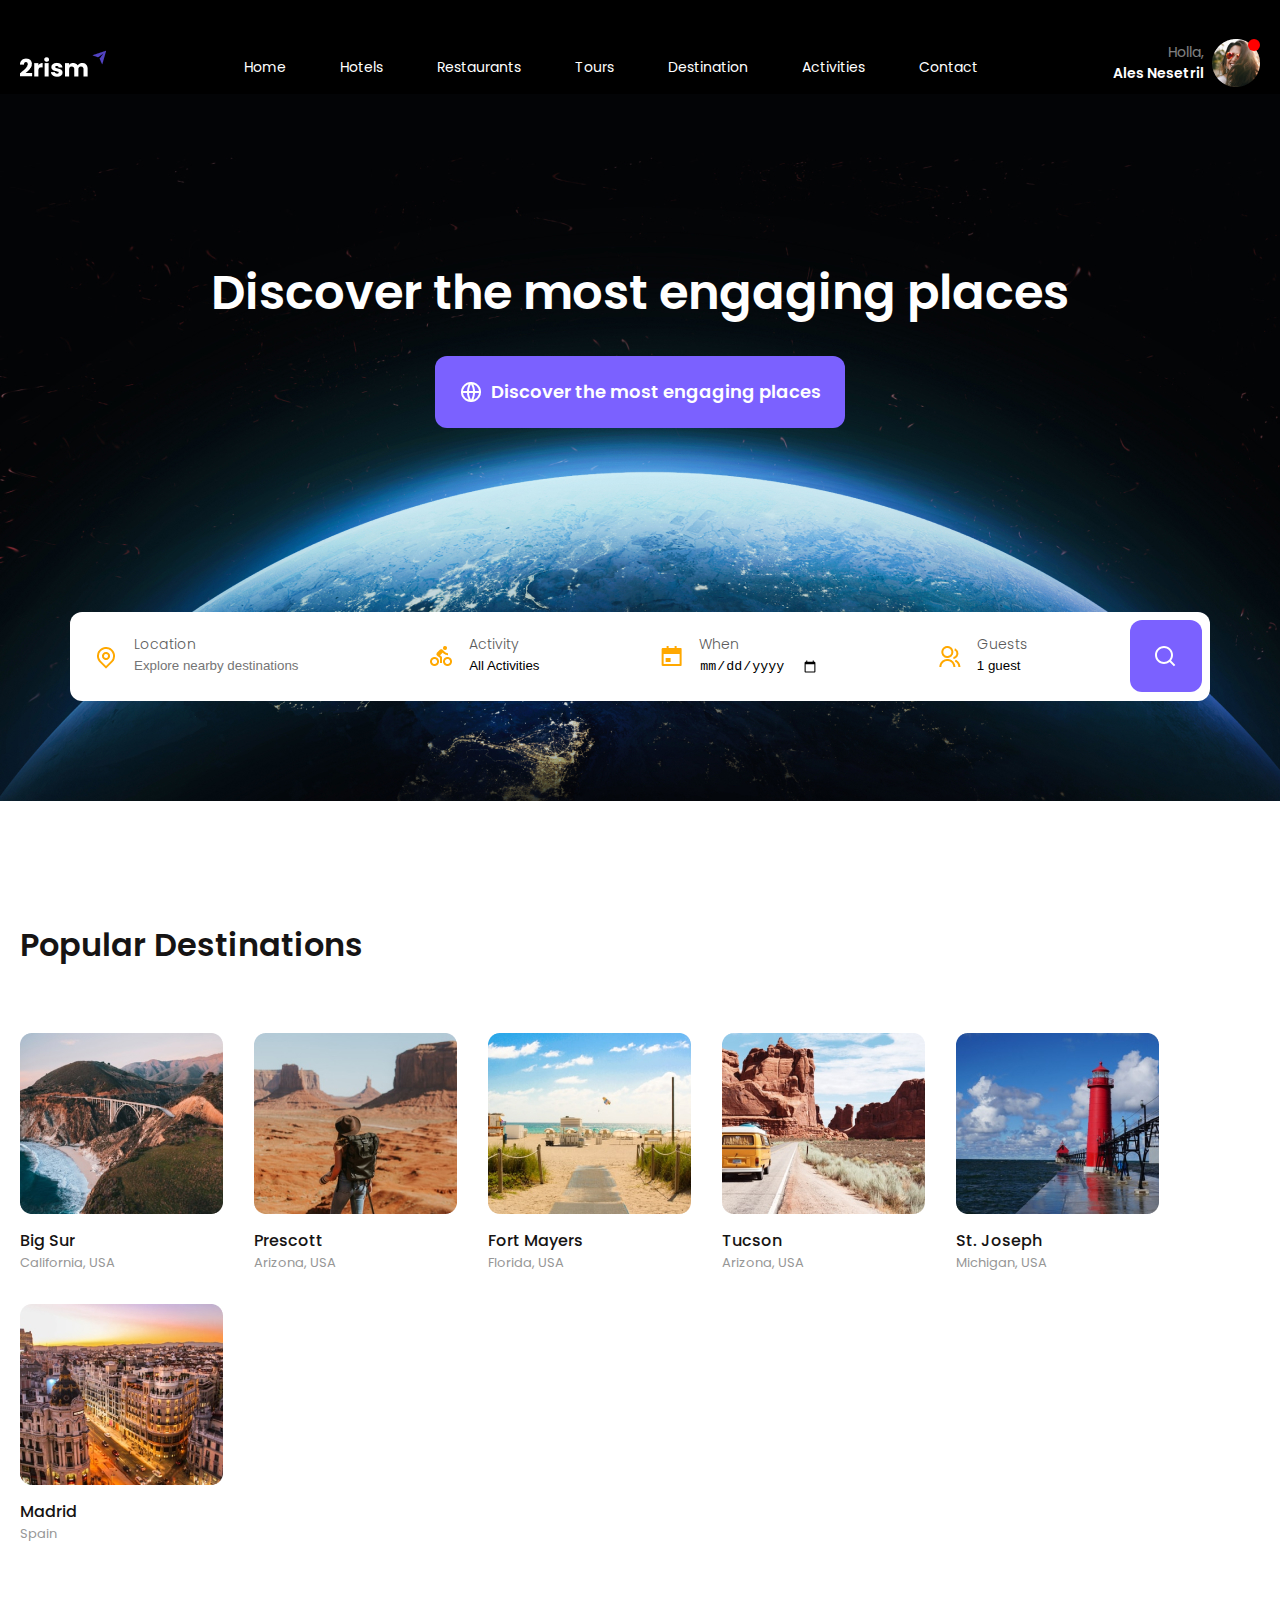
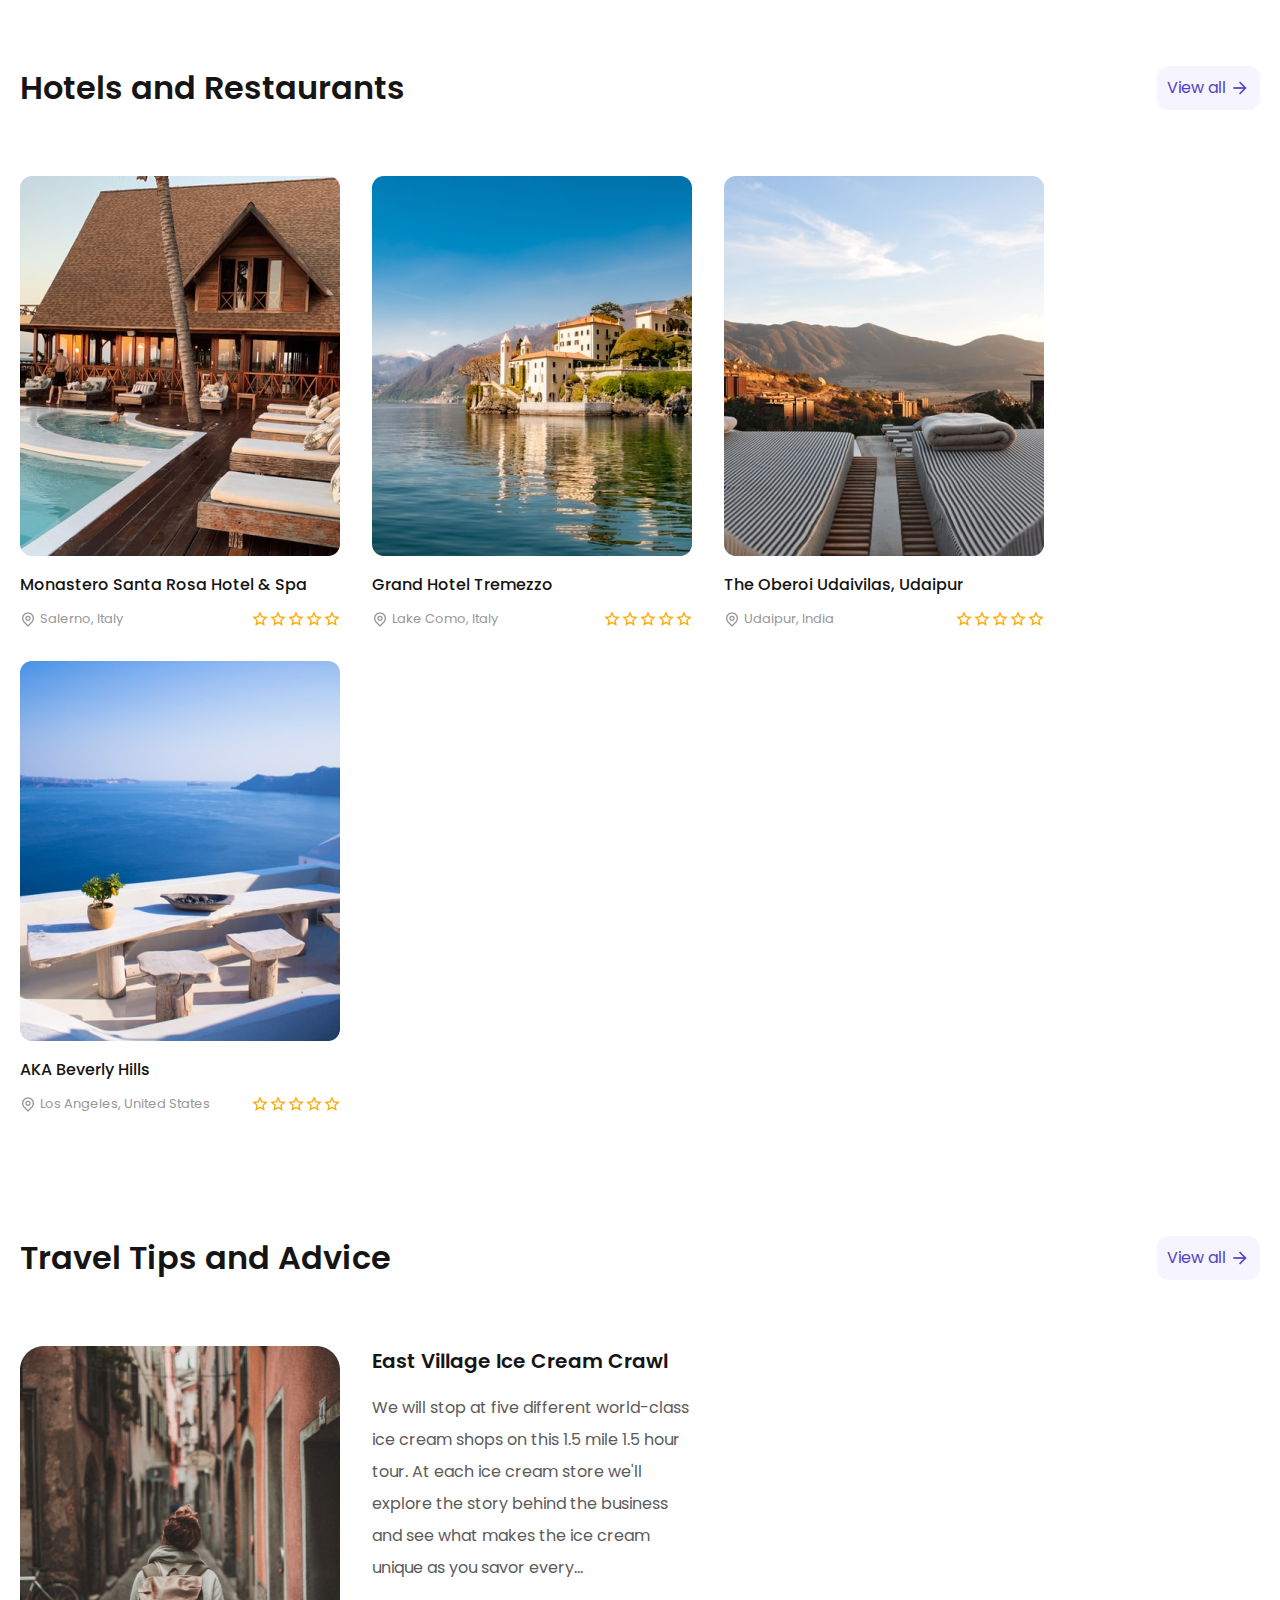
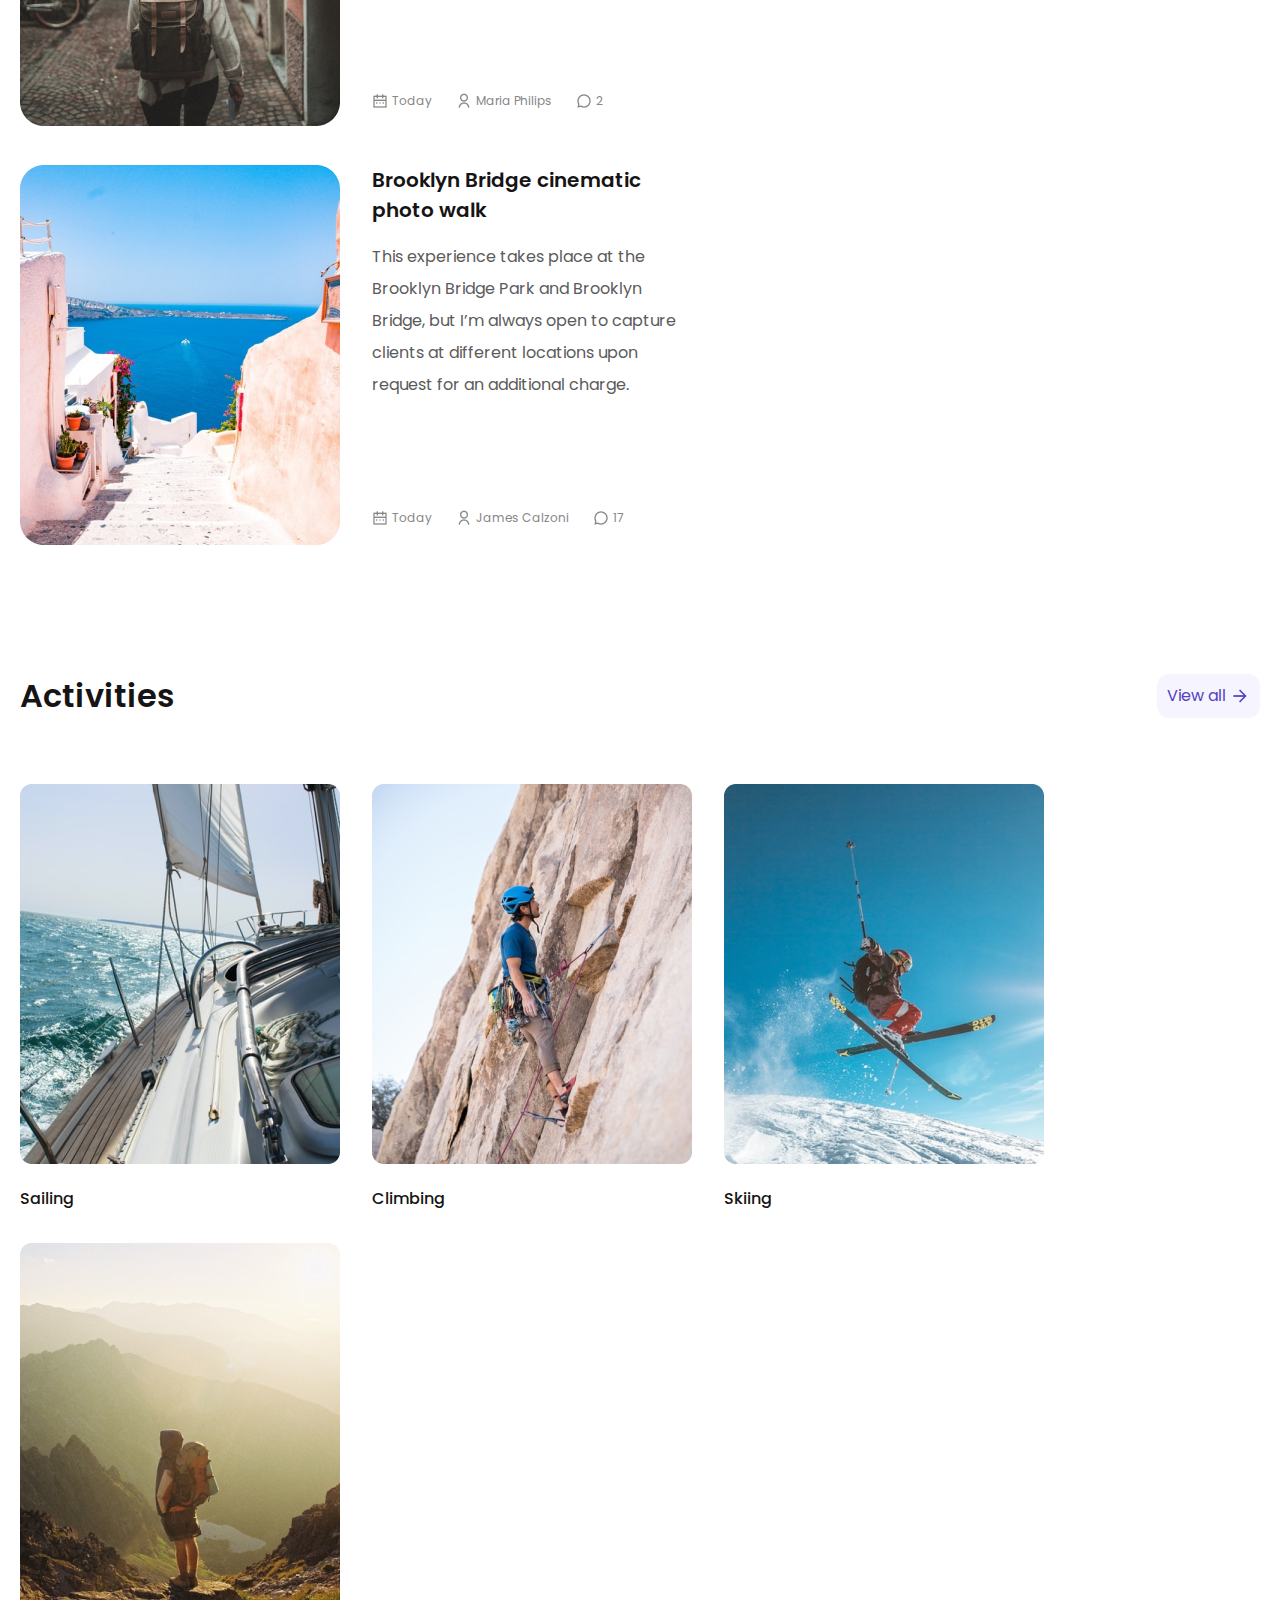
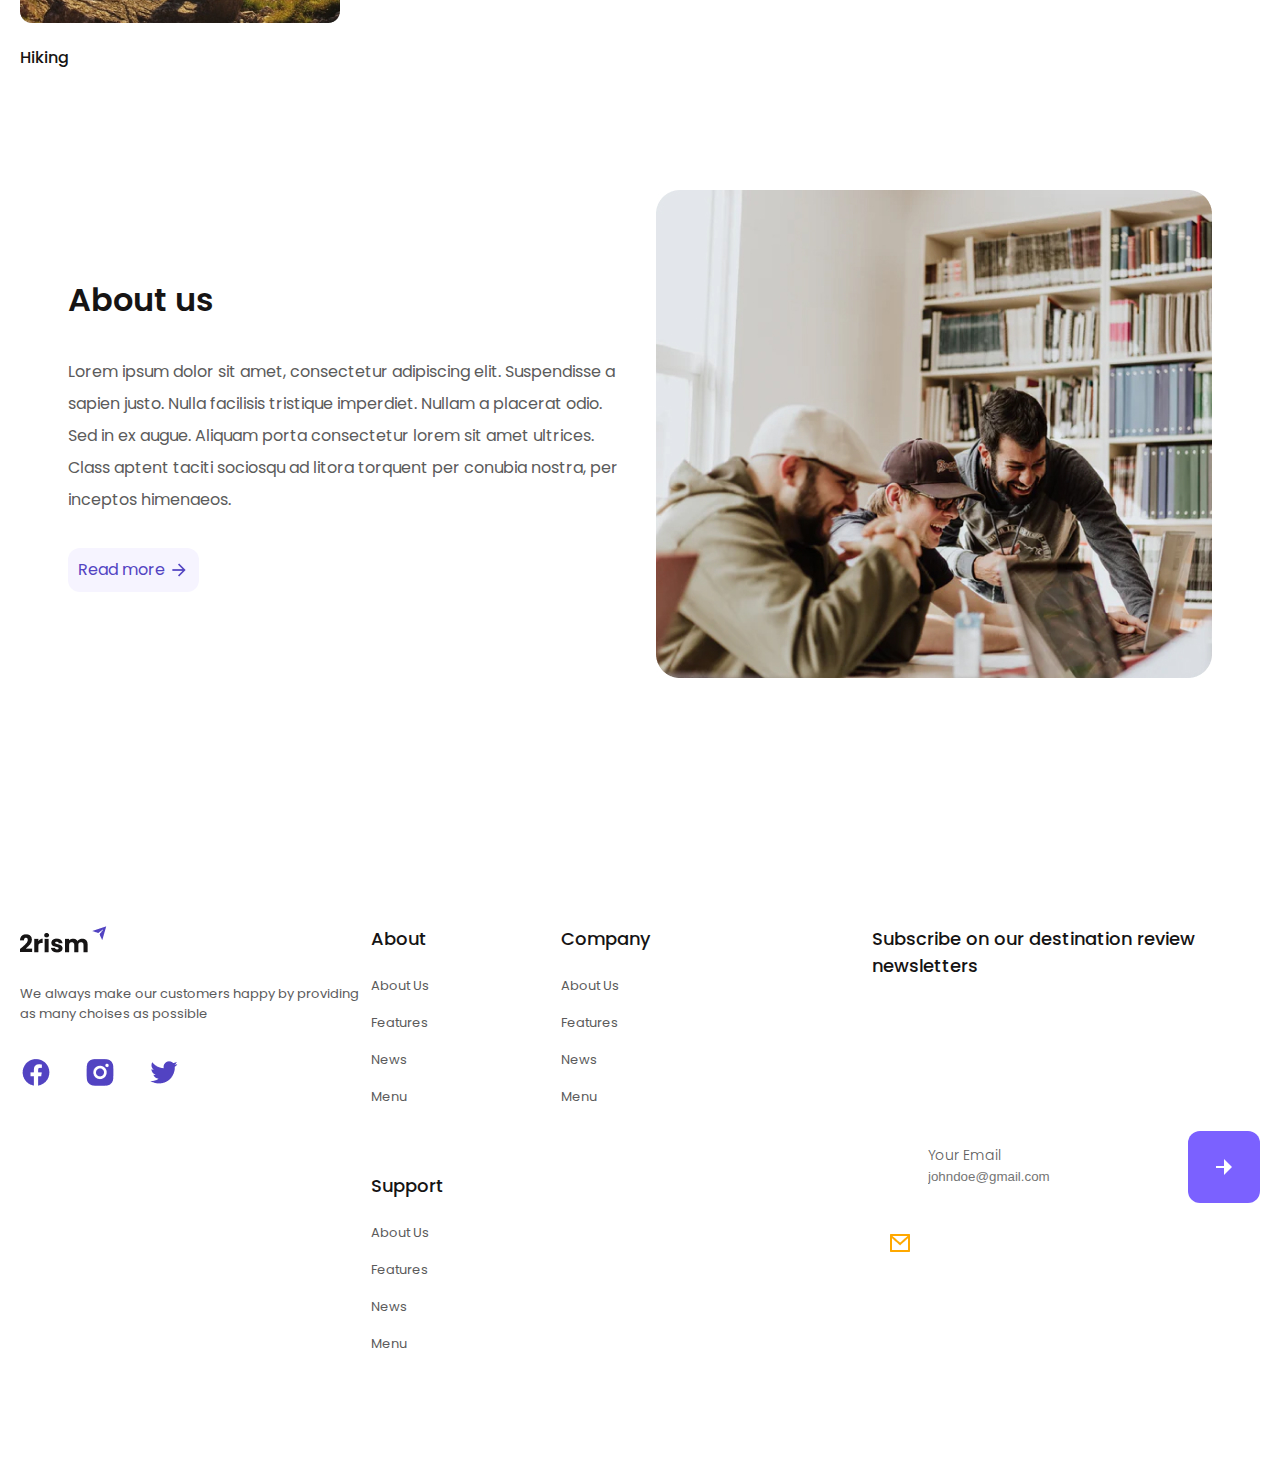
==== commit 43d8f308: "scss" ====
--- a/2rism/index.html
+++ b/2rism/index.html
@@ -73,7 +73,7 @@
                     </div>
                     <div class="page-form__item page-form__item_activity">
                         <label for="activity" class="page-form__label">Activity</label>
-                        <select name="form_select" id="activity">
+                        <select class="page-form__select" name="form-select" id="activity">
                             <option disabled="disabled" selected="selected">All Activities</option>
                             <option>sleep</option>
                             <option>dance</option>
@@ -87,7 +87,7 @@
                     </div>
                     <div class="page-form__item page-form__item_guest">
                         <label for="guest" class="page-form__label">Guests</label>
-                        <select name="form_input" id="guest">
+                        <select class="page-form__select" name="form_input" id="guest">
                             <option disabled="disabled" selected="selected">1 guest</option>
                             <option>1 guest</option>
                             <option>2 guest</option>
@@ -434,7 +434,7 @@
     <footer class="footer">
         <div class="wrap wrap_footer">
             <div class="label-block">
-                <img src="img/logo_footer.png" alt="logo" class="logo_footer">
+                <img src="img/logo_footer.png" alt="logo" class="logo logo_invert">
                 <div class="label-block__text">
                     We always make our customers happy by providing as many choises as possible
                 </div>
--- a/2rism/css/styles.css
+++ b/2rism/css/styles.css
@@ -1,611 +1,568 @@
+*,
+*::after,
+*::before {
+  margin: 0;
+  padding: 0;
+  box-sizing: border-box;
+}
+
+button,
+input,
+textarea {
+  border: 0;
+}
+
 body {
-    margin: 0;
-    font-family: 'Poppins', sans-serif;
+  margin: 0;
+  font-family: "Poppins", sans-serif;
+}
+
+.wrap {
+  max-width: 1421px;
+  width: 100%;
+  margin: 0 auto;
+  padding-left: 20px;
+  padding-right: 20px;
+}
+.wrap_header {
+  padding-top: 39px;
+  display: flex;
+  justify-content: space-between;
+}
+.wrap_footer {
+  display: flex;
+  justify-content: space-between;
+}
+
+.logo {
+  width: 88px;
+  height: 36px;
+}
+.logo_header {
+  margin: auto 0;
+}
+.logo_invert {
+  margin-bottom: 16px;
+}
+
+.title {
+  margin: 0;
+  font-style: normal;
+}
+.title_big {
+  font-weight: 600;
+  font-size: 48px;
+  line-height: 62px;
+  color: #FFFFFF;
+}
+.title_medium {
+  margin: 0;
+  font-weight: 600;
+  font-size: 32px;
+  line-height: 48px;
+  color: #161414;
+}
+.title_small {
+  font-weight: 500;
+  font-size: 18px;
+  line-height: 27px;
+  color: #161414;
+}
+.title_destination {
+  margin-bottom: 64px;
+}
+
+.icon {
+  width: 16px;
+  height: 16px;
+  display: inline-block;
+}
+.icon_globe {
+  width: 24px;
+  height: 24px;
+  background: url("../img/Group.png") no-repeat center left;
+}
+.icon_arrow {
+  width: 20px;
+  height: 20px;
+  background: url("../img/arrow.png") no-repeat center right;
+}
+.icon_calendar {
+  background: url(../img/tips-calendar.png) no-repeat center;
+}
+.icon_user {
+  background: url(../img/tips-user.png) no-repeat center;
+}
+.icon_number {
+  background: url(../img/tips-coment.png) no-repeat center;
+}
+
+.btn {
+  border-radius: 12px;
+  width: 72px;
+  height: 72px;
+}
+.btn:hover, .btn:focus, .btn:active {
+  background-color: #a699e7;
+}
+.btn_screen {
+  background: #7B61FF url(../img/Vector.svg) no-repeat center;
+}
+.btn_footer {
+  background: #7B61FF url(../img/Vectorarrow_white.png) no-repeat center;
 }
 
 /* header_block start */
 .header {
-    position: absolute;
-    width: 100%;
-}
-
-.wrap {
-    max-width: 1376px;
-    width: 100%;
-    margin: 0 auto;
-    padding-left: 20px;
-    padding-right: 20px;
-}
-
-.wrap_header {
-    padding-top: 39px;
-    display: flex;
-    justify-content: space-between;
-}
-
-.logo_header {
-    width: 88px;
-    height: 36px;
-    margin: auto 0;
+  position: absolute;
+  width: 100%;
+  background: #000;
 }
 
 .nav {
-    margin: auto 0;
-}
-
+  margin: auto 0;
+}
 .nav__list {
-    list-style-type: none;
-    margin: auto 0;
-    padding-left: 0;
-    display: flex;
-}
-
-.nav__item {
-    margin-right: 54px;
-}
-
-.nav__item:last-of-type {
-    margin-right: 0;
-}
-
+  list-style-type: none;
+  margin: auto 0;
+  padding-left: 0;
+  display: flex;
+  flex-wrap: wrap;
+  gap: 0 54px;
+}
 .nav__link {
-    text-decoration: none;
-    font-style: normal;
-    font-weight: 400;
-    font-size: 14px;
-    line-height: 21px;
-    text-transform: capitalize;
-    color: #FFFFFF;
-}
-
+  text-decoration: none;
+  font-style: normal;
+  font-weight: 400;
+  font-size: 14px;
+  line-height: 21px;
+  text-transform: capitalize;
+  color: #FFFFFF;
+}
 .nav__link:hover {
-    opacity: 0.5;
+  opacity: 0.5;
 }
 
 .user {
-    display: flex;
-}
-
+  display: flex;
+}
 .user__text {
-    padding-top: 3px;
-    padding-bottom: 3px;
-    margin-right: 8px;
-    font-style: normal;
-    color: #FFFFFF;
-    text-transform: capitalize;
-}
-
+  padding-top: 3px;
+  padding-bottom: 3px;
+  margin-right: 8px;
+  font-style: normal;
+  color: #FFFFFF;
+  text-transform: capitalize;
+}
 .user__word {
-    font-weight: 400;
-    font-size: 14px;
-    line-height: 21px;
-    opacity: 0.5;
-    text-align: right;
-}
-
-.user__name { 
-    font-weight: 600;
-    font-size: 14px;
-    line-height: 21px;
-    text-align: right;
-}
-
+  font-weight: 400;
+  font-size: 14px;
+  line-height: 21px;
+  opacity: 0.5;
+  text-align: right;
+}
+.user__name {
+  font-weight: 600;
+  font-size: 14px;
+  line-height: 21px;
+  text-align: right;
+}
 .user__photo {
-    position: relative;
-}
-
+  position: relative;
+}
 .user__circle {
-    width: 12px;
-    height: 12px;
-    border-radius: 50%;
-    background-color: #FF0000;
-    position: absolute;
-    top: 0;
-    right: 0;
-}
+  width: 12px;
+  height: 12px;
+  border-radius: 50%;
+  background-color: #FF0000;
+  position: absolute;
+  top: 0;
+  right: 0;
+}
+
 /* header_block end */
-
 /* main_content start */
 /*screen start */
 .section {
-    padding-top: 120px;
-}
-
+  padding-top: 120px;
+}
 .section_screen {
-    background: url('../img/header-bg.jpg') no-repeat center;
-    padding-bottom: 100px;
-    padding-top: 262px;
+  background: url("../img/header-bg.jpg") no-repeat center;
+  padding-bottom: 100px;
+  padding-top: 262px;
 }
 
 .screen-content {
-    text-align: center;
-    margin-bottom: 184px;
-}
-
-.title {
-    margin: 0; /* margin сброс для всех title  */
-}
-
-.title_big {  
-    font-style: normal;
-    font-weight: 600;
-    font-size: 48px;
-    line-height: 62px;
-    color: #FFFFFF;
+  text-align: center;
+  margin-bottom: 184px;
 }
 
 .screen-btn {
-    display: flex;
-    align-items: center;
-    gap: 8px;
-    margin: 32px auto 0;
-    text-decoration: none;
-    font-style: normal;
-    font-weight: 600;
-    font-size: 18px;
-    line-height: 24px;
-    color: #FFFFFF;
-    background-color: #7B61FF;
-    padding: 24px;
-    border-radius: 12px;
-    width: fit-content;
-}
-
-.icon {
-    width: 16px;
-    height: 16px;
-    display: inline-block;
-}
-
-.icon_globe {
-    width: 24px;
-    height: 24px;
-    background:  #7B61FF url('../img/Group.png') no-repeat center left; 
-}
-
+  display: flex;
+  align-items: center;
+  gap: 8px;
+  margin: 32px auto 0;
+  text-decoration: none;
+  font-style: normal;
+  font-weight: 600;
+  font-size: 18px;
+  line-height: 24px;
+  color: #FFFFFF;
+  background-color: #7B61FF;
+  padding: 24px;
+  border-radius: 12px;
+  width: -webkit-fit-content;
+  width: -moz-fit-content;
+  width: fit-content;
+}
 .screen-btn:hover {
-    background-color: #a699e7;
-}
-
-/* form option styles start  такая же есть в footer*/
+  background-color: #a699e7;
+}
+
 .page-form {
-    display: flex;
-    flex-wrap: wrap;
-    justify-content: space-between;
-}
-
+  display: flex;
+  flex-wrap: wrap;
+  justify-content: space-between;
+}
 .page-form__item {
-    padding: 16px 0px 16px 56px;
-}
-
+  padding: 16px 0px 16px 56px;
+}
+.page-form__item_location {
+  background: url(../img/iconlocation.png) no-repeat 16px center;
+}
+.page-form__item_activity {
+  background: url(../img/iconactivity.png) no-repeat 16px center;
+}
+.page-form__item_when {
+  background: url(../img/iconwhen.png) no-repeat 16px center;
+}
+.page-form__item_guest {
+  background: url(../img/iconguests.png) no-repeat 16px center;
+}
+.page-form__item_email {
+  background: url(../img/mail-linemail.png) no-repeat 16px center;
+}
 .page-form__label {
-    font-style: normal;
-    font-weight: 300;
-    font-size: 14px;
-    line-height: 16px;
-    color: #5B5B5B;  
-    display: block;
-}
-
+  font-style: normal;
+  font-weight: 300;
+  font-size: 14px;
+  line-height: 16px;
+  color: #5B5B5B;
+  display: block;
+}
 .page-form__input {
-    border: none;
-    padding: 0;
-    width: 100%;
-}
-
-select {
-    background-color: transparent;
-    border: none;
-    appearance: none;
-}
-
-.page-form__inputt:placeholder {
-    font-style: normal;
-    font-weight: 500;
-    font-size: 16px;
-    line-height: 24px;
-    color: #161414;
-}
-/* form styles end */
-
+  border: none;
+  padding: 0;
+  width: 100%;
+}
+.page-form__input:placeholder {
+  font-style: normal;
+  font-weight: 500;
+  font-size: 16px;
+  line-height: 24px;
+  color: #161414;
+}
+.page-form__select {
+  background-color: transparent;
+  border: none;
+  -webkit-appearance: none;
+     -moz-appearance: none;
+          appearance: none;
+}
 .page-form_screen {
-    background-color: #FFFFFF;
-    padding: 8px;
-    border-radius: 12px;
-    width: 1140px;
-    margin: 0 auto;
-}
-
-.page-form__item_location {
-    background: url(../img/iconlocation.png) no-repeat 16px center;
-}
-
-.page-form__item_activity {
-    background: url(../img/iconactivity.png) no-repeat 16px center;
-}
-
-.page-form__item_when {
-    background: url(../img/iconwhen.png) no-repeat 16px center;
-}
-
-.page-form__item_guest {
-    background: url(../img/iconguests.png) no-repeat 16px center;
-}
-
-
-/* button styles  такая же есть в footer*/
-.btn {
-    padding: 0;
-    border: 0;
-    border-radius: 12px;
-    width: 72px;
-    height: 72px;
-}
-
-.btn:hover, .button:focus, .button:active {
-    background-color: #a699e7;
-}
-/* button styles end*/
-
-.btn_screen {
-    background: #7B61FF url(../img/Vector.svg) no-repeat center;
-}
+  background-color: #FFFFFF;
+  padding: 8px;
+  border-radius: 12px;
+  max-width: 1140px;
+  width: 100%;
+  margin: 0 auto;
+}
+.page-form_footer {
+  width: 388px;
+}
+
 /* screen end */
-
 /* Destination start */
-.title_medium {
-    margin: 0;
-    font-style: normal;
-    font-weight: 600;
-    font-size: 32px;
-    line-height: 48px;
-    color: #161414;
-}
-
-.title_destination {
-    margin-bottom: 64px;
-}
-
 .destination-line {
-    display: flex;
-    flex-wrap: wrap;
-    gap: 31px;
+  display: flex;
+  flex-wrap: wrap;
+  gap: 31px;
 }
 
 .destination-item__img {
-    margin-bottom: 8px;
-}
-
+  margin-bottom: 8px;
+}
 .destination-item__name {
-    font-style: normal;
-    font-weight: 500;
-    font-size: 16px;
-    line-height: 24px;
-    color: #161414;
-}
-
+  font-style: normal;
+  font-weight: 500;
+  font-size: 16px;
+  line-height: 24px;
+  color: #161414;
+}
 .destination-item__state {
-    font-style: normal;
-    font-weight: 400;
-    font-size: 13px;
-    line-height: 20px;
-    color: #979797;
-}
+  font-style: normal;
+  font-weight: 400;
+  font-size: 13px;
+  line-height: 20px;
+  color: #979797;
+}
+
 /* destination end */
-
 /* hotels start */
 .title-content {
-    display: flex;
-    flex-wrap: wrap;
-    justify-content: space-between;
-    align-items: center;
-    margin-bottom: 64px;
+  display: flex;
+  flex-wrap: wrap;
+  justify-content: space-between;
+  align-items: center;
+  margin-bottom: 64px;
 }
 
 .btn-more {
-    display: flex;
-    flex-wrap: wrap;
-    gap: 4px;
-    align-items: center;
-    text-decoration: none;
-    font-style: normal;
-    font-weight: 400;
-    font-size: 16px;
-    line-height: 24px;
-    color: #5243C2;
-    padding: 10px;
-    background-color: #F6F4FF;
-    border-radius: 12px;
-    width: fit-content;
-}
-
-.icon_arrow {
-    width: 20px;
-    height: 20px;
-    background: url('../img/arrow.png') no-repeat center right;
-}
-
-.title-content__link:hover {
-    background-color: #bcb3e3;
+  display: flex;
+  flex-wrap: wrap;
+  gap: 4px;
+  align-items: center;
+  text-decoration: none;
+  font-style: normal;
+  font-weight: 400;
+  font-size: 16px;
+  line-height: 24px;
+  color: #5243C2;
+  padding: 10px;
+  background-color: #F6F4FF;
+  border-radius: 12px;
+  width: -webkit-fit-content;
+  width: -moz-fit-content;
+  width: fit-content;
+}
+.btn-more:hover {
+  background-color: #79759b;
 }
 
 .hotels-line {
-    display: flex;
-    flex-wrap: wrap;
-    gap: 32px;
-}
-
-.hotels-item__name { 
-    font-style: normal;
-    font-weight: 500;
-    font-size: 16px;
-    line-height: 24px;
-    color: #161414;
-    margin-top: 10px;
-    margin-bottom: 12px;
-}
-
+  display: flex;
+  flex-wrap: wrap;
+  gap: 32px;
+}
+
+.hotels-item__name {
+  font-style: normal;
+  font-weight: 500;
+  font-size: 16px;
+  line-height: 24px;
+  color: #161414;
+  margin-top: 10px;
+  margin-bottom: 12px;
+}
 .hotels-item__info {
-    display: flex;
-    flex-wrap: wrap;
-    justify-content: space-between;
-    align-items: center;
-}
-
+  display: flex;
+  flex-wrap: wrap;
+  justify-content: space-between;
+  align-items: center;
+}
 .hotels-item__location {
-    margin: 0;
-    font-style: normal;
-    font-weight: 400;
-    font-size: 13px;
-    line-height: 20px;
-    color: #979797;
-    background: url('../img/map-pin.png') no-repeat center left;
-    padding-left: 20px;
+  margin: 0;
+  font-style: normal;
+  font-weight: 400;
+  font-size: 13px;
+  line-height: 20px;
+  color: #979797;
+  background: url("../img/map-pin.png") no-repeat center left;
+  padding-left: 20px;
 }
 
 .rating {
-    display: grid;
-    grid-template-columns: repeat(5, 1fr);
-    gap: 2px;
-}
-
+  display: grid;
+  grid-template-columns: repeat(5, 1fr);
+  gap: 2px;
+}
 .rating__item {
-    width: 16px;
-    height: 16px;
-    background: url('../img/empty.png') no-repeat center;
-}
-
-.rating__item.is-active {
-    background: url('../img/orange.png') no-repeat center;
-}
-
+  width: 16px;
+  height: 16px;
+  background: url("../img/empty.png") no-repeat center;
+}
+.rating.is-active {
+  background: url("../img/orange.png") no-repeat center;
+}
 
 /* hotels end */
-
 /* tips start */
-
 .tips-container {
-    display: flex;
-    flex-wrap: wrap;
-    gap: 32px;
+  display: flex;
+  flex-wrap: wrap;
+  gap: 32px;
 }
 
 .tips-item {
-    display: grid;
-    grid-template-columns: repeat(2, 1fr);
-    gap: 32px;
-    width: calc(100% / 2 - 32px / 2);
-}
-
+  display: grid;
+  grid-template-columns: repeat(2, 1fr);
+  gap: 32px;
+  width: 100%;
+  max-width: calc(50% - 16px);
+  min-width: 672px;
+}
+
+/* hotels end */
+/* tips start */
+.tips-container {
+  display: flex;
+  flex-wrap: wrap;
+  gap: 32px;
+}
+
+.tips-item {
+  display: grid;
+  grid-template-columns: repeat(2, 1fr);
+  gap: 32px;
+  width: 100%;
+  max-width: calc(50% - 16px);
+  min-width: 672px;
+}
 .tips-item__title {
-    font-style: normal;
-    font-weight: 600;
-    font-size: 20px;
-    line-height: 30px;
-    color: #161414;
-    margin-top: 0;
-    margin-bottom: 16px;
-}
-
+  font-style: normal;
+  font-weight: 600;
+  font-size: 20px;
+  line-height: 30px;
+  color: #161414;
+  margin-top: 0;
+  margin-bottom: 16px;
+}
 .tips-item__text {
-    font-style: normal;
-    font-weight: 400;
-    font-size: 16px;
-    line-height: 32px;
-    color: #5B5B5B;
-    margin-bottom: 108px;
+  font-style: normal;
+  font-weight: 400;
+  font-size: 16px;
+  line-height: 32px;
+  color: #5B5B5B;
+  margin-bottom: 108px;
 }
 
 .tips-info {
-   display: flex;
-   gap: 24px;
-   padding: 0;
-   margin: 0;
-   list-style: none;
-}
-
+  display: flex;
+  gap: 24px;
+  padding: 0;
+  margin: 0;
+  list-style: none;
+}
 .tips-info__item {
-    display: flex;
-    gap: 4px;
-    align-items: center;
-}
-
-.icon_calendar {
-    background: url(../img/tips-calendar.png) no-repeat center;
-}
-
+  display: flex;
+  gap: 4px;
+  align-items: center;
+}
 .tips-info__name {
-    font-style: normal;
-    font-weight: 400;
-    font-size: 12px;
-    line-height: 18px;
-    color: #878787;
-}
-
-.icon_user {
-    background: url(../img/tips-user.png) no-repeat center;
-}
-
-.icon_number {
-    background: url(../img/tips-coment.png) no-repeat center;   
-}
+  font-style: normal;
+  font-weight: 400;
+  font-size: 12px;
+  line-height: 18px;
+  color: #878787;
+}
+
 /* tips end */
-
 /* Activities start */
 .activities-line {
-    display: flex;
-    flex-wrap: wrap;
-    gap: 32px;
+  display: flex;
+  flex-wrap: wrap;
+  gap: 32px;
 }
 
 .activities-item__img {
-    margin-bottom: 16px;
-}
-
+  margin-bottom: 16px;
+}
 .activities-item__name {
-    font-style: normal;
-    font-weight: 500;
-    font-size: 16px;
-    line-height: 24px;
-    color: #161414;
-}
+  font-style: normal;
+  font-weight: 500;
+  font-size: 16px;
+  line-height: 24px;
+  color: #161414;
+}
+
 /* Activities end */
-
 /* About us start */
 .section_about {
-    margin-bottom: 120px;
+  margin-bottom: 120px;
 }
 
 .container {
-    display: flex;
-    flex-wrap: wrap;
-    justify-content: center;
-    gap: 32px;
-}
-
+  display: flex;
+  flex-wrap: wrap;
+  justify-content: center;
+  gap: 32px;
+}
 .container__content {
-    width: 556px;
-    padding-top: 86px;
-    padding-bottom: 86px;
-}
-
+  width: 556px;
+  padding-top: 86px;
+  padding-bottom: 86px;
+}
 .container__text {
-    font-style: normal;
-    font-weight: 400;
-    font-size: 16px;
-    line-height: 32px;
-    color: #5B5B5B;
-    margin-bottom: 32px;
-    margin-top: 32px;
+  font-style: normal;
+  font-weight: 400;
+  font-size: 16px;
+  line-height: 32px;
+  color: #5B5B5B;
+  margin-bottom: 32px;
+  margin-top: 32px;
 }
 
 /* About us end */
-
 /* main_contenet end */
-
 /* footer start */
 .footer {
-    padding: 120px 0;
-}
-
-.wrap_footer {
-    display: flex;
-    justify-content: space-between;
+  padding: 120px 0;
+}
+.footer__menu {
+  display: flex;
+  flex-wrap: wrap;
+  gap: 64px;
+}
+.footer__list {
+  margin: 0;
+  padding-left: 0;
+  list-style: none;
+  width: 126px;
+}
+.footer__title {
+  margin-bottom: 20px;
+}
+.footer__item {
+  margin-bottom: 12px;
+}
+.footer__item:last-of-type {
+  margin-bottom: 0;
+}
+.footer__link {
+  text-decoration: none;
+  font-style: normal;
+  font-weight: 400;
+  font-size: 13px;
+  line-height: 20px;
+  color: #5B5B5B;
+}
+.footer__link:hover {
+  color: #272525;
 }
 
 .label-block {
-    width: 355px;
-}
-
+  width: 355px;
+}
 .label-block__text {
-    font-style: normal;
-    font-weight: 400;
-    font-size: 13px;
-    line-height: 20px;
-    color: #5B5B5B;
-    padding-top: 16px;
-    padding-bottom: 32px;
+  font-style: normal;
+  font-weight: 400;
+  font-size: 13px;
+  line-height: 20px;
+  color: #5B5B5B;
+  padding-bottom: 32px;
 }
 
 .social {
-    display: flex;
-    flex-wrap: wrap;
-}
-
+  display: flex;
+  flex-wrap: wrap;
+  gap: 32px;
+}
 .social__img-link {
-    display: block;
-    margin-right: 32px;
-    text-decoration: none;
-}
-
-.social__img-link:last-of-type {
-    margin-right: 0;
-}
-
+  display: block;
+  text-decoration: none;
+}
 .social__img {
-    width: 32px;
-}
-
-.footer_social-icon:last-of-type {
-    margin-right: 0;
-}
-
-.footer__menu {
-    display: flex;
-    flex-wrap: wrap;
-    gap: 64px;
-}
-
-.footer__list {
-    margin: 0;
-    padding-left: 0;
-    list-style: none;
-    width: 126px;
-}
-
-.title_small {
-    font-style: normal;
-    font-weight: 500;
-    font-size: 18px;
-    line-height: 27px;
-    color: #161414;
-}
-
-.footer__title {
-    margin-bottom: 20px;
-}
-
-.footer__item {
-    margin-bottom: 12px;
-}
-
-.footert__item:last-of-type {
-    margin-bottom: 0;
-}
-
-.footer__link {
-    text-decoration: none;
-    font-style: normal;
-    font-weight: 400;
-    font-size: 13px;
-    line-height: 20px;
-    color: #5B5B5B;
-}
-
-.footer__link:hover {
-    color: #272525;
-}
-
-.page-form_footer {
-    width:388px;
-}
-
-.page-form__item_email {
-    background: url(../img/mail-linemail.png) no-repeat 16px center;
-    /* padding: 16px 0px 16px 56px; */
-}
-
-.btn_footer {
-    background: #7B61FF url(../img/Vectorarrow_white.png) no-repeat center;
-}
-/* footer end */+  width: 32px;
+}
+
+/* footer end *//*# sourceMappingURL=styles.css.map */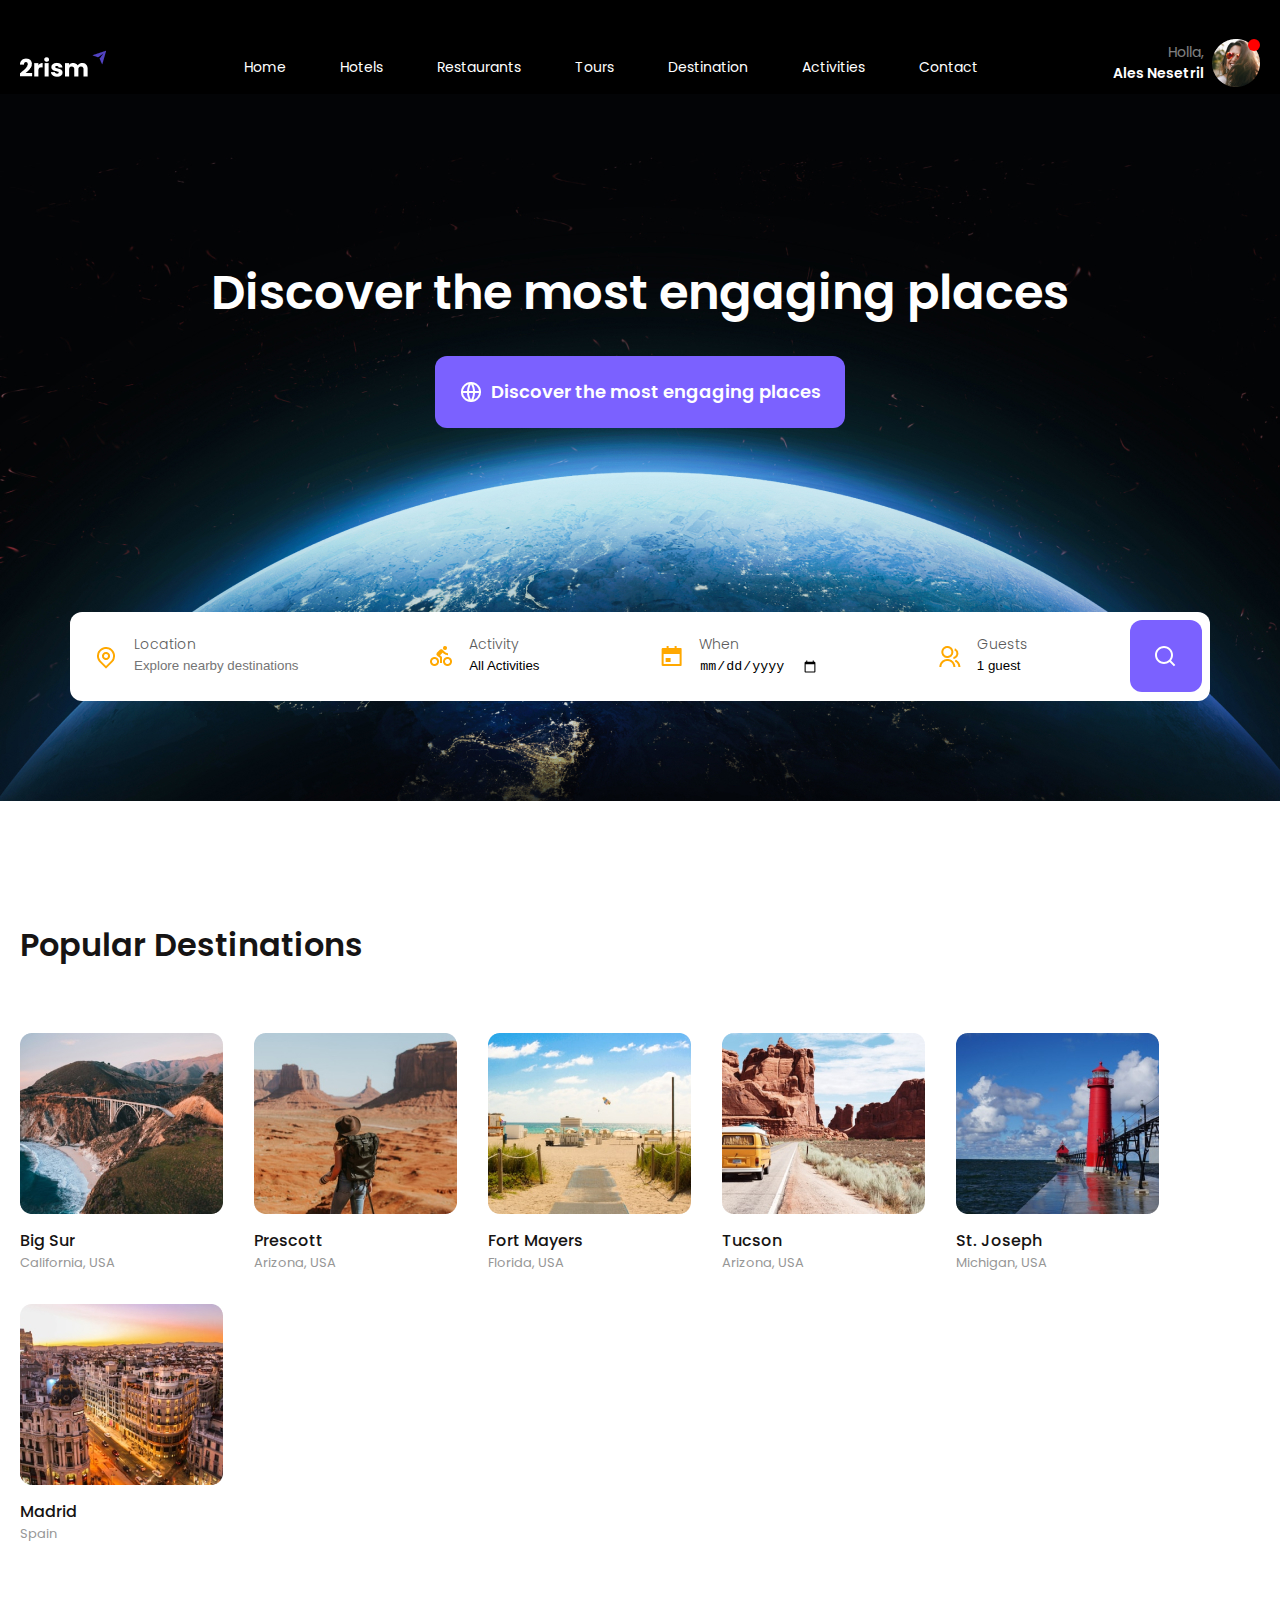
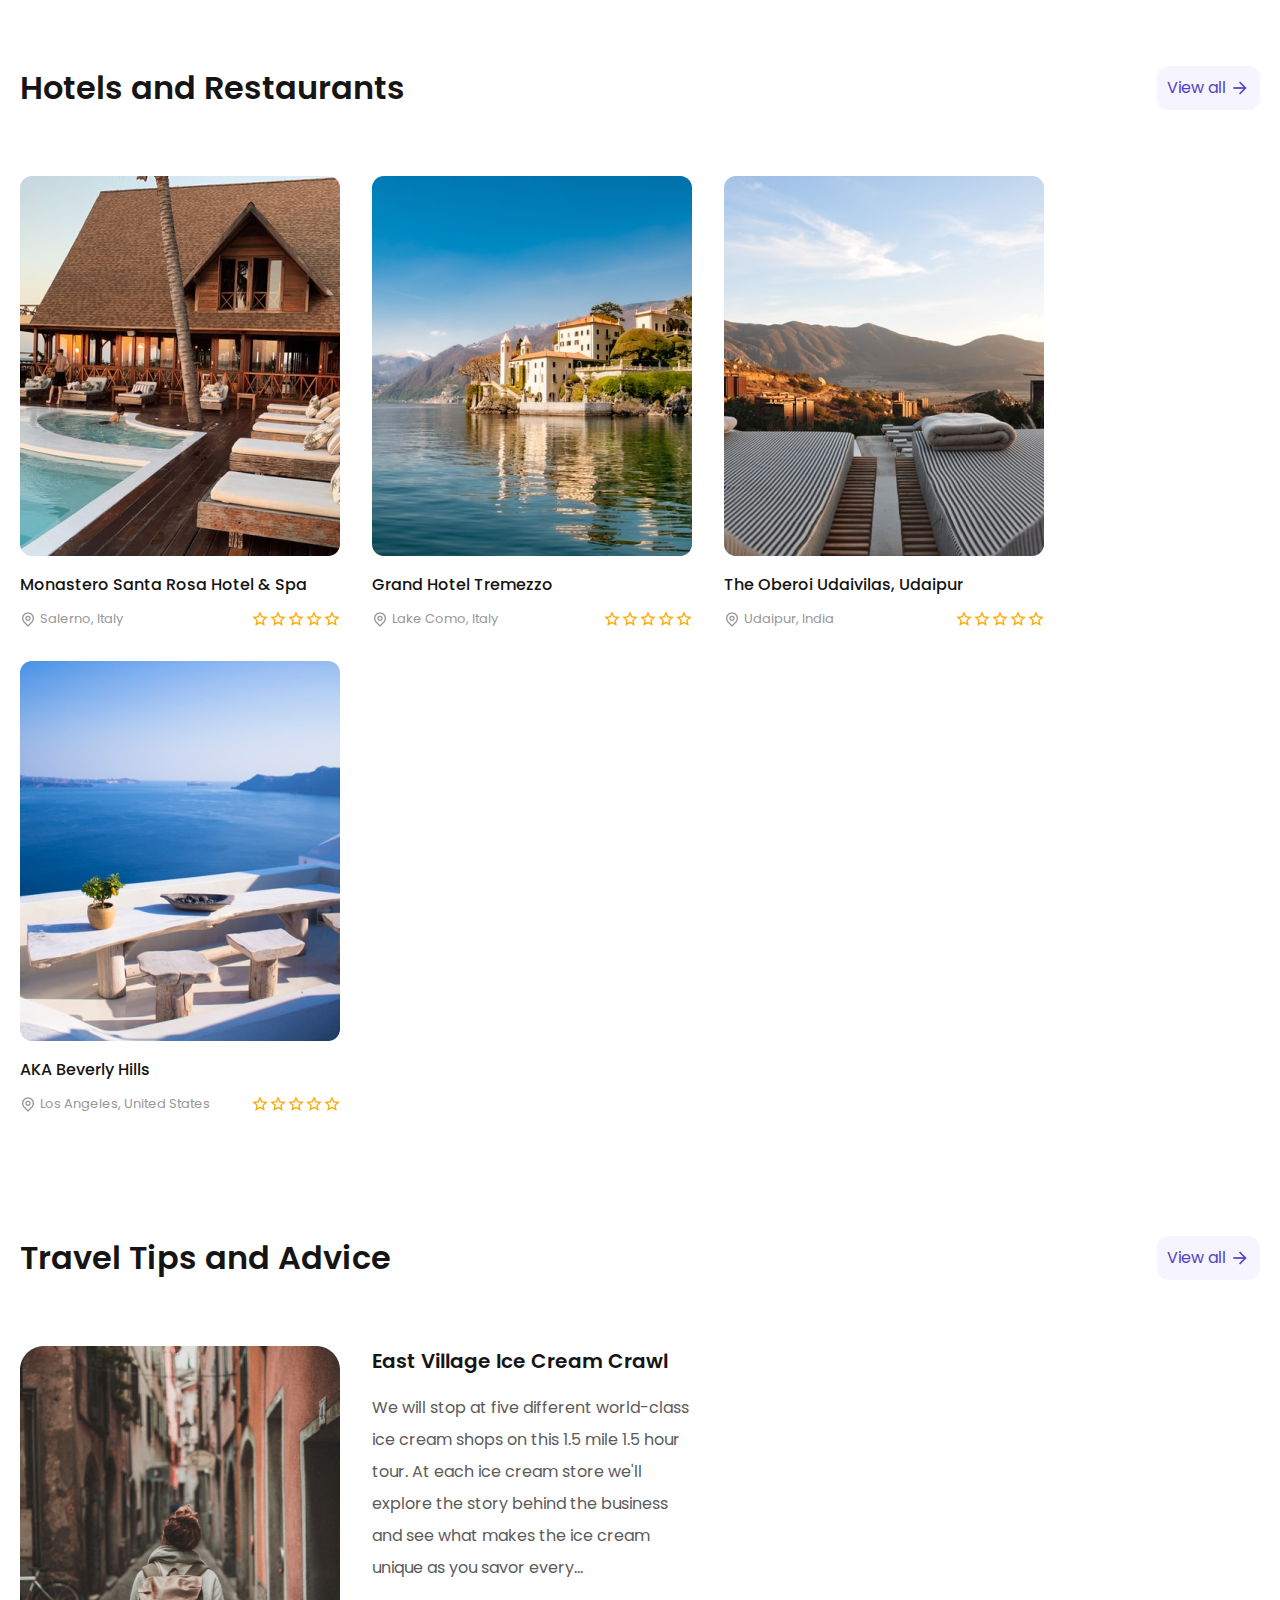
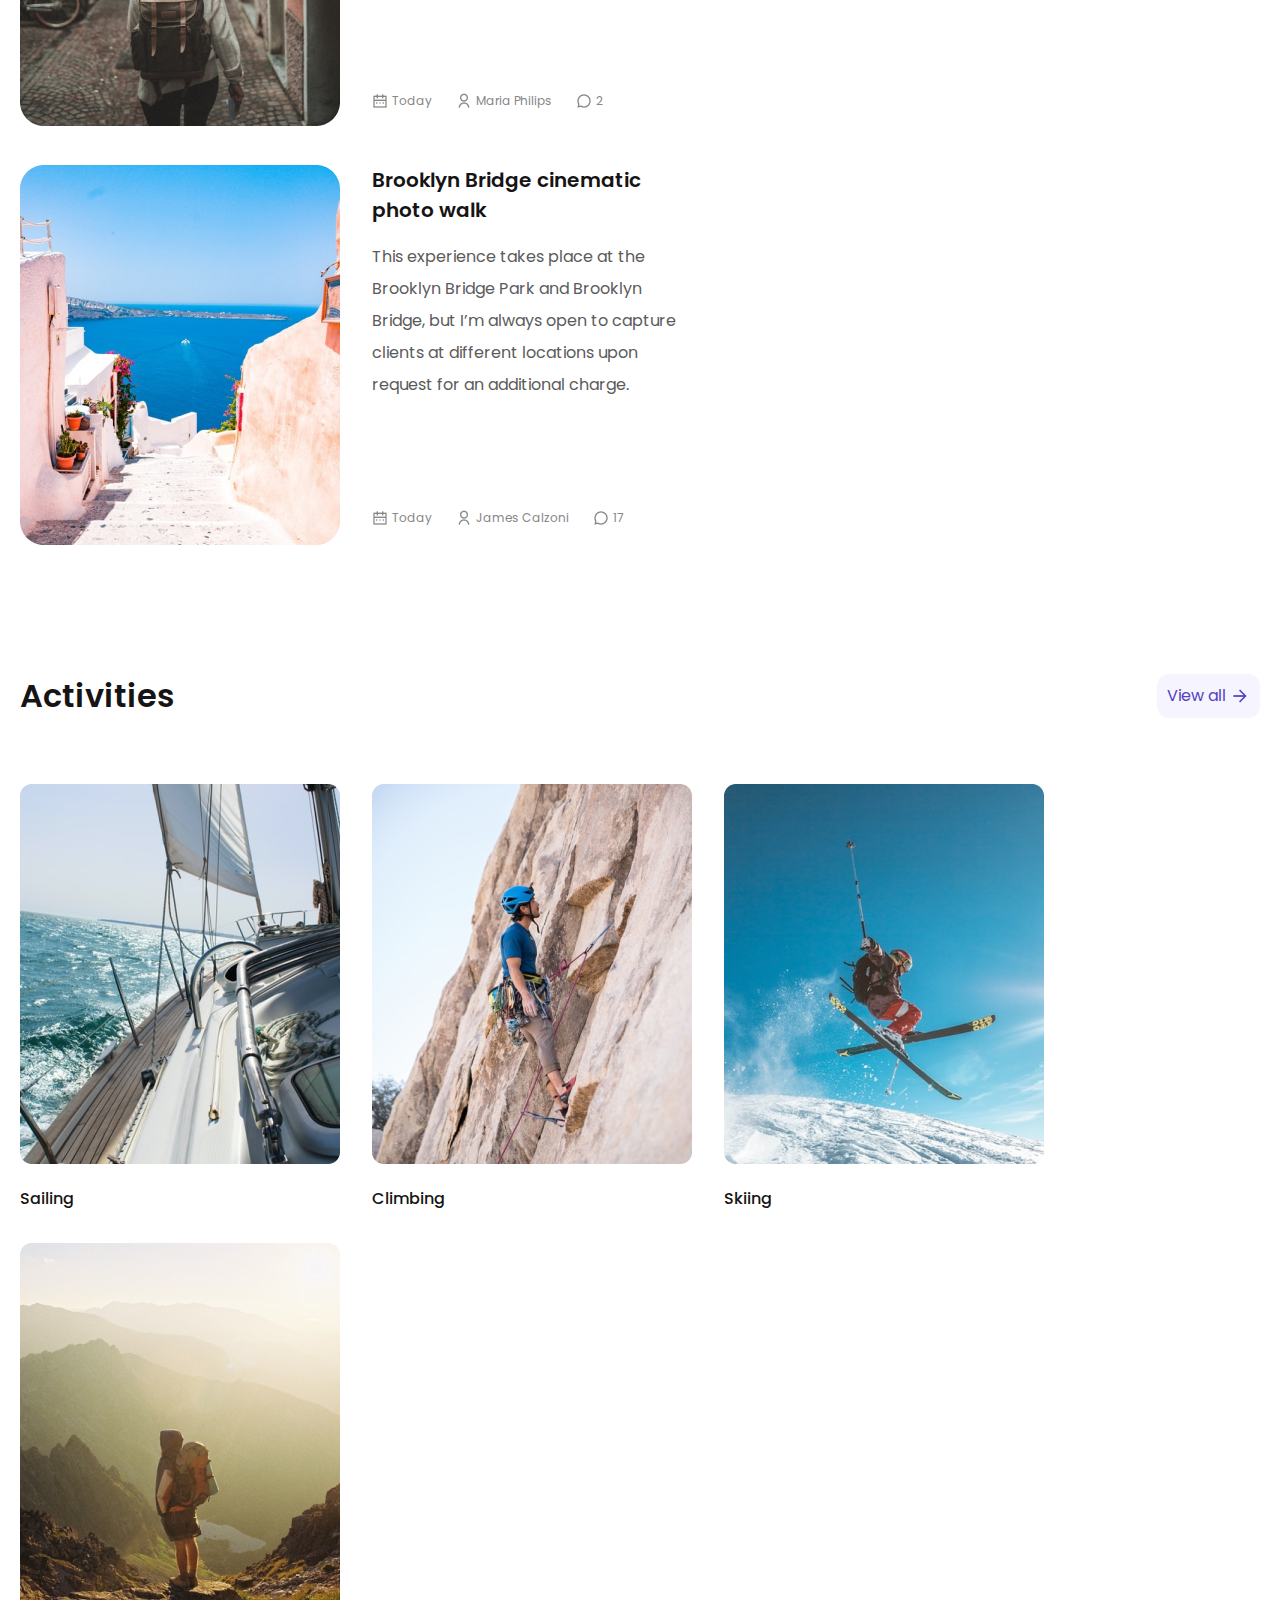
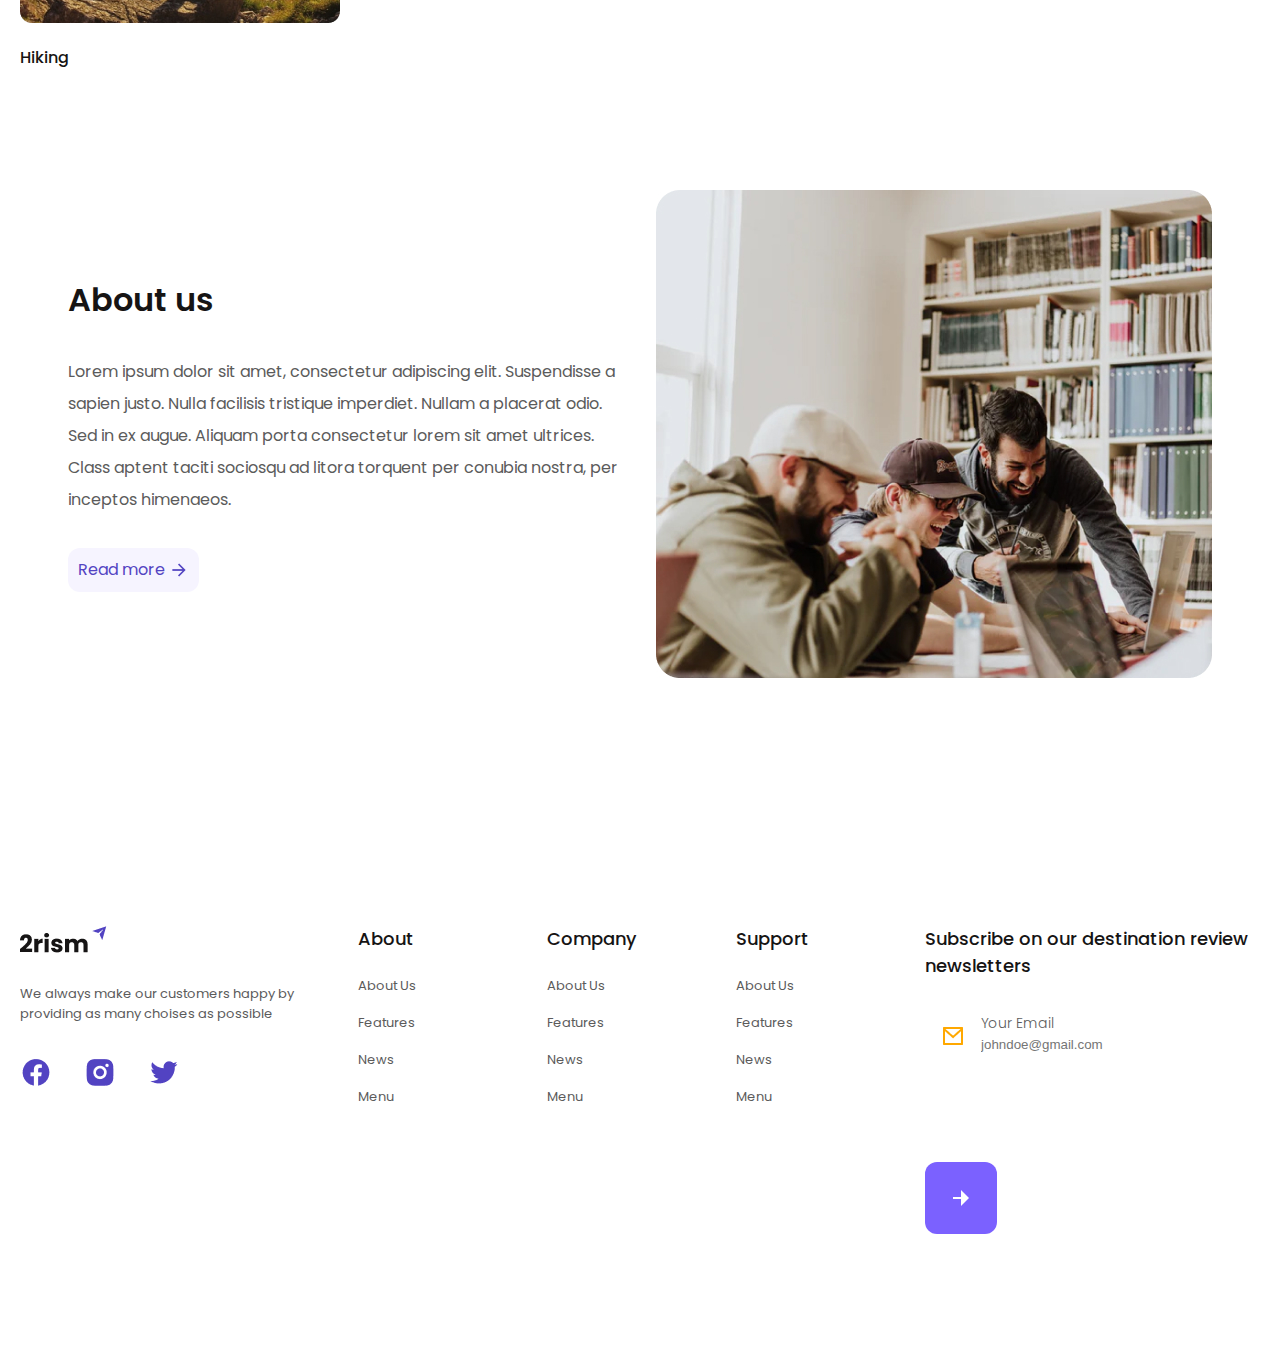
==== commit 36b33b80: "1024 & 768" ====
--- a/2rism/index.html
+++ b/2rism/index.html
@@ -433,7 +433,7 @@
     </main>
     <footer class="footer">
         <div class="wrap wrap_footer">
-            <div class="label-block">
+            <div class="footer__label label-block">
                 <img src="img/logo_footer.png" alt="logo" class="logo logo_invert">
                 <div class="label-block__text">
                     We always make our customers happy by providing as many choises as possible
@@ -533,8 +533,8 @@
                     </ul>
                 </div>
             </div>
-            <div class="page-form page-form_footer">
-                <h3 class="title title_small">
+            <div class="footer__form-wrap">
+                <h3 class="footer__title title title_small">
                     Subscribe on our destination review newsletters
                 </h3>
                 <form class="page-form page-form_footer">
--- a/2rism/css/styles.css
+++ b/2rism/css/styles.css
@@ -28,10 +28,11 @@
   padding-top: 39px;
   display: flex;
   justify-content: space-between;
+  background: #000;
 }
 .wrap_footer {
   display: flex;
-  justify-content: space-between;
+  gap: 64px;
 }
 
 .logo {
@@ -116,7 +117,6 @@
 .header {
   position: absolute;
   width: 100%;
-  background: #000;
 }
 
 .nav {
@@ -222,7 +222,6 @@
 .page-form {
   display: flex;
   flex-wrap: wrap;
-  justify-content: space-between;
 }
 .page-form__item {
   padding: 16px 0px 16px 56px;
@@ -276,9 +275,10 @@
   max-width: 1140px;
   width: 100%;
   margin: 0 auto;
+  justify-content: space-between;
 }
 .page-form_footer {
-  width: 388px;
+  gap: 90px;
 }
 
 /* screen end */
@@ -510,14 +510,13 @@
 }
 .footer__menu {
   display: flex;
-  flex-wrap: wrap;
   gap: 64px;
 }
 .footer__list {
   margin: 0;
   padding-left: 0;
   list-style: none;
-  width: 126px;
+  width: 125px;
 }
 .footer__title {
   margin-bottom: 20px;
@@ -539,7 +538,6 @@
 .footer__link:hover {
   color: #272525;
 }
-
 .label-block {
   width: 355px;
 }
@@ -565,4 +563,44 @@
   width: 32px;
 }
 
-/* footer end *//*# sourceMappingURL=styles.css.map */+/* footer end */
+@media screen and (max-width: 1024px) {
+  .nav__list {
+    gap: 0 35px;
+  }
+  .destination-line {
+    gap: 0 70px;
+    justify-content: center;
+  }
+  .hotels-line {
+    justify-content: center;
+  }
+  .tips-container {
+    justify-content: center;
+  }
+  .activities-line {
+    justify-content: center;
+  }
+  .footer__menu {
+    flex-wrap: nowrap;
+    gap: 0px;
+  }
+  .footer__title {
+    margin-bottom: 55px;
+  }
+  .page-form_footer {
+    gap: 50px;
+  }
+}
+@media screen and (max-width: 768px) {
+  .nav {
+    display: none;
+  }
+  .wrap_footer {
+    display: block;
+  }
+  .footer__menu {
+    margin-top: 40px;
+    margin-bottom: 40px;
+  }
+}/*# sourceMappingURL=styles.css.map */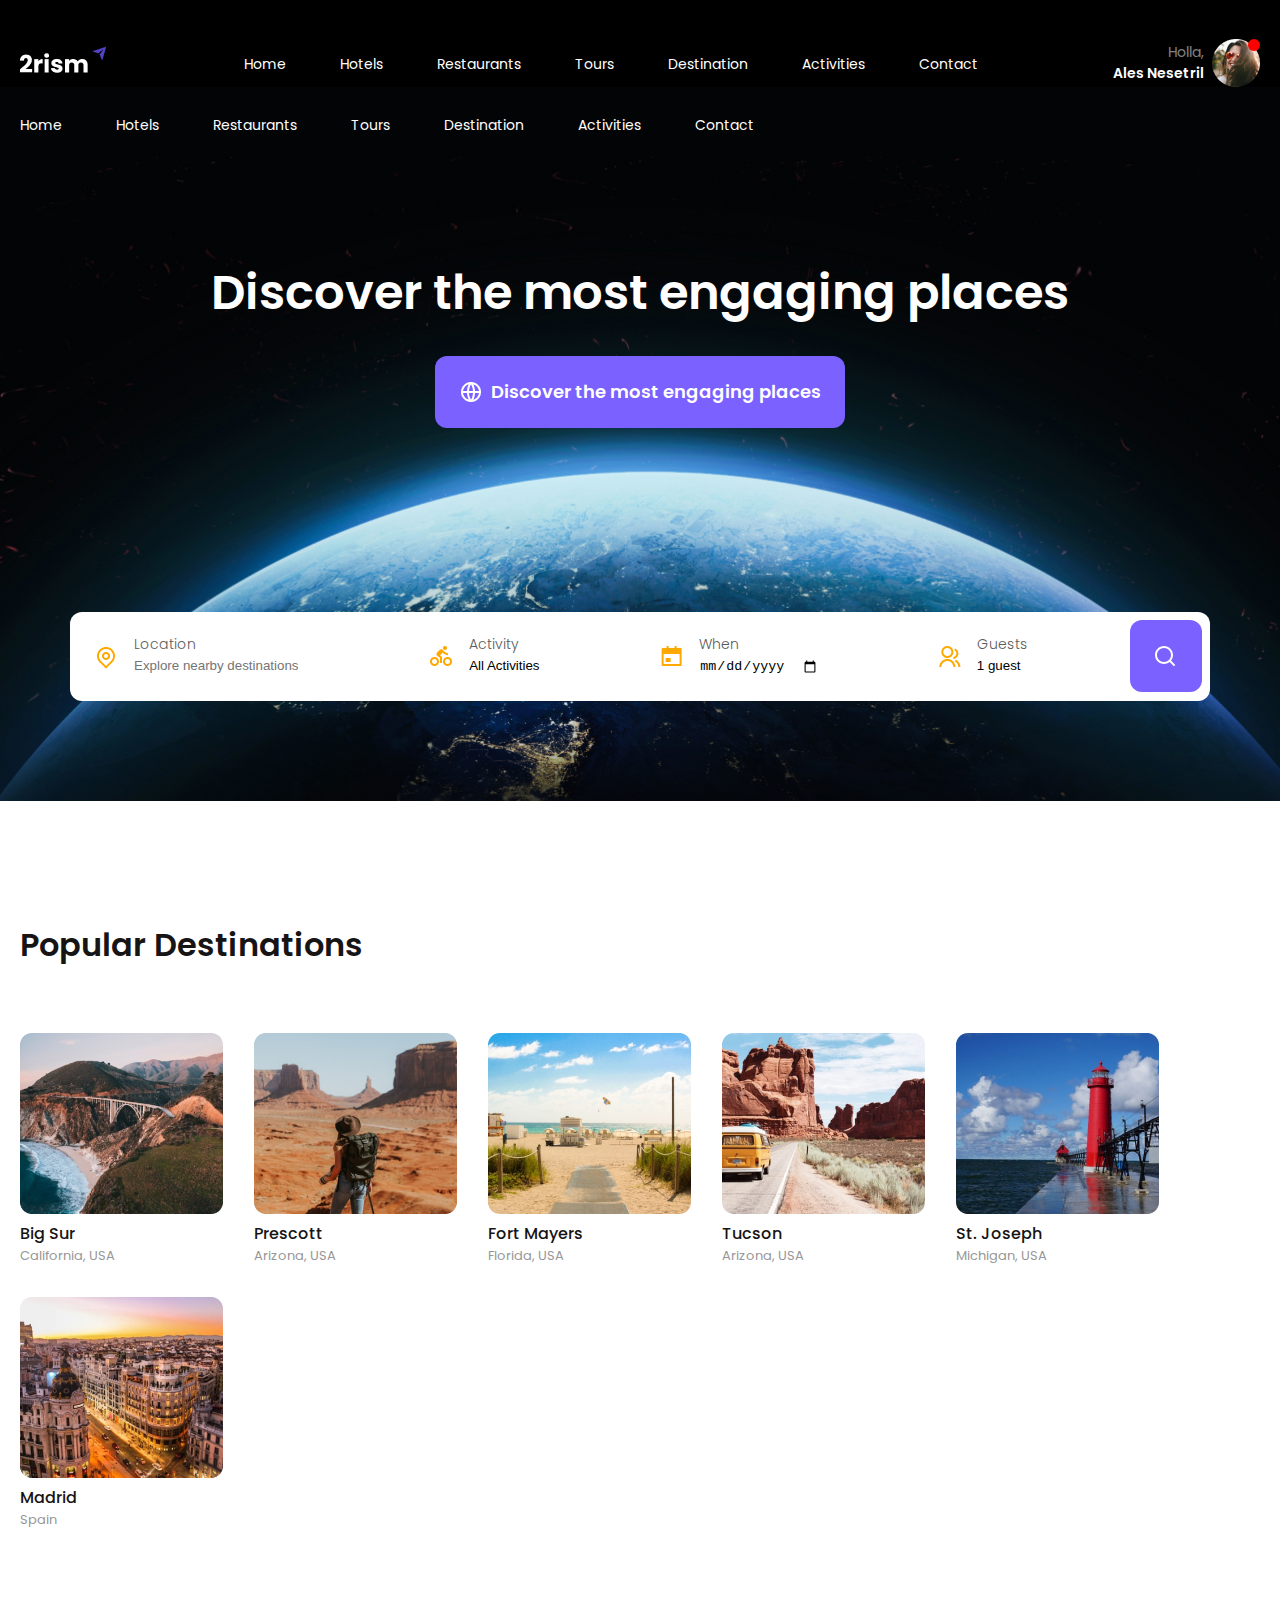
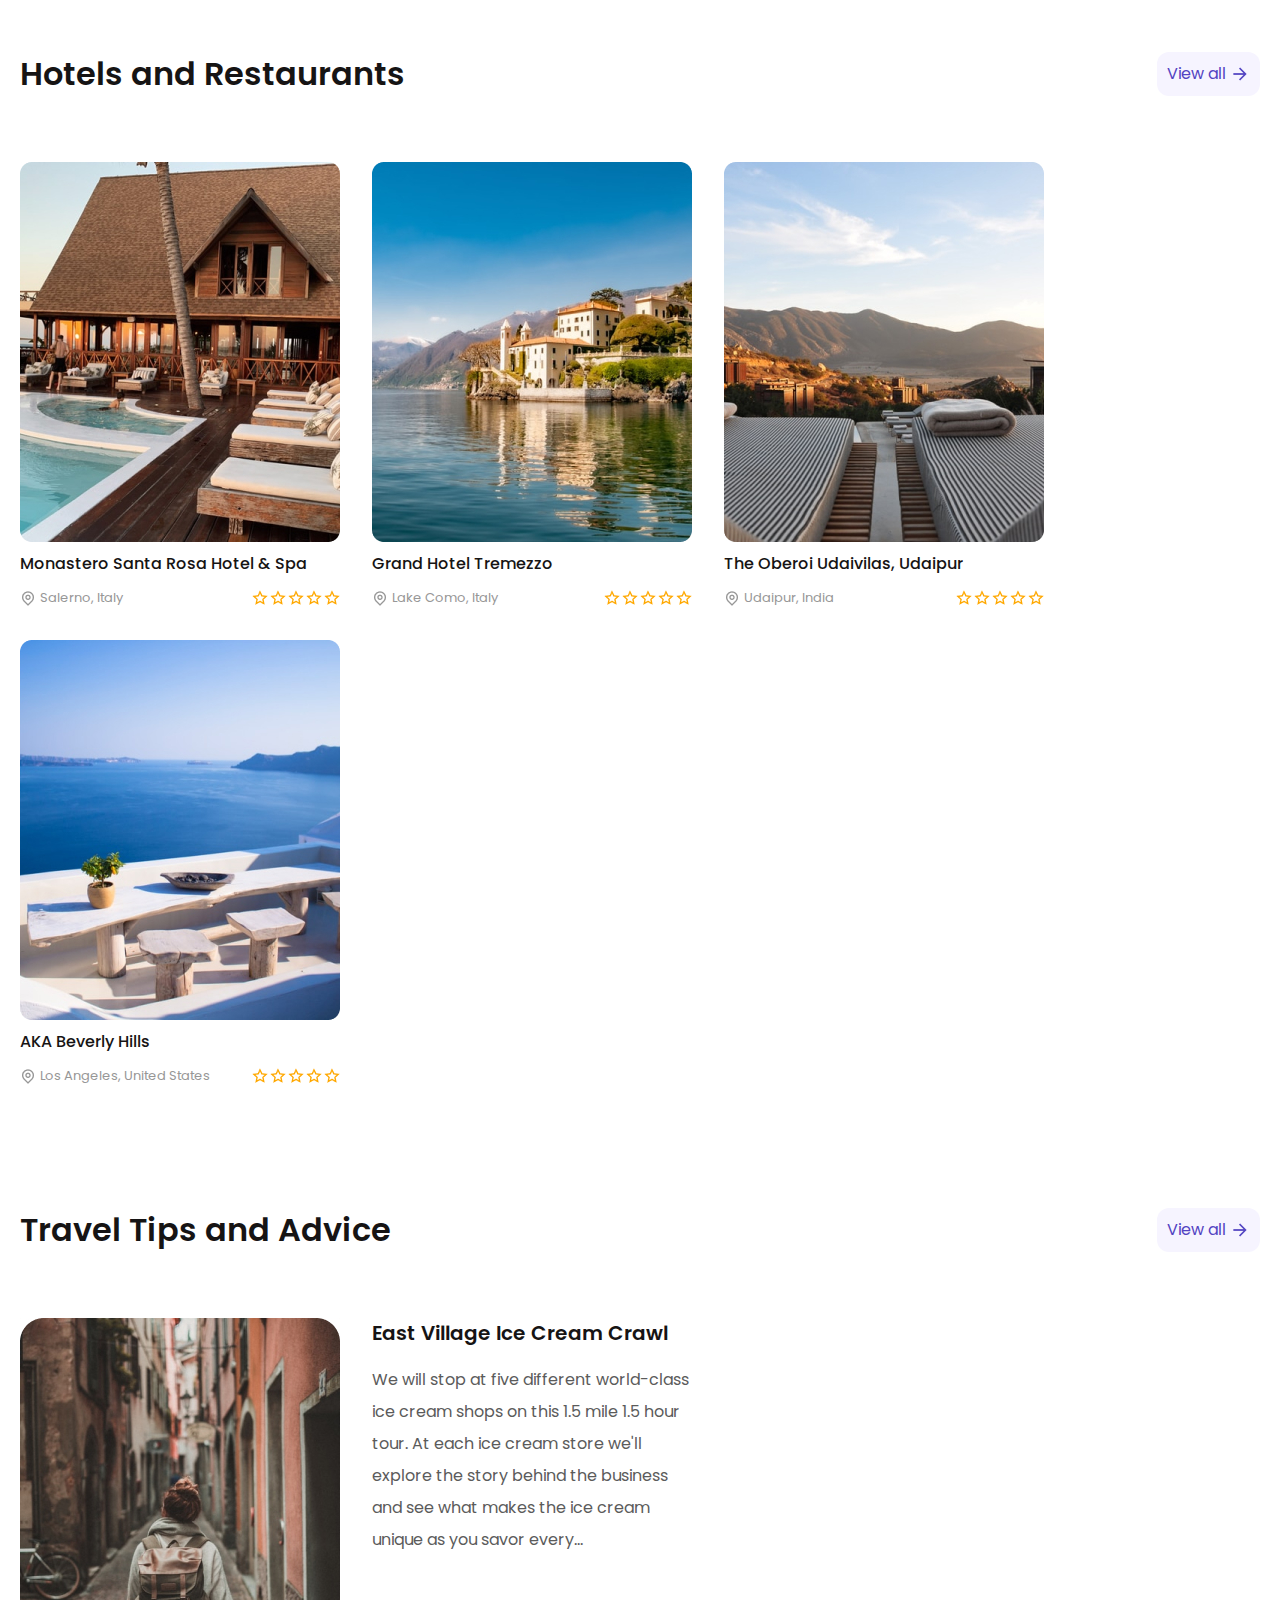
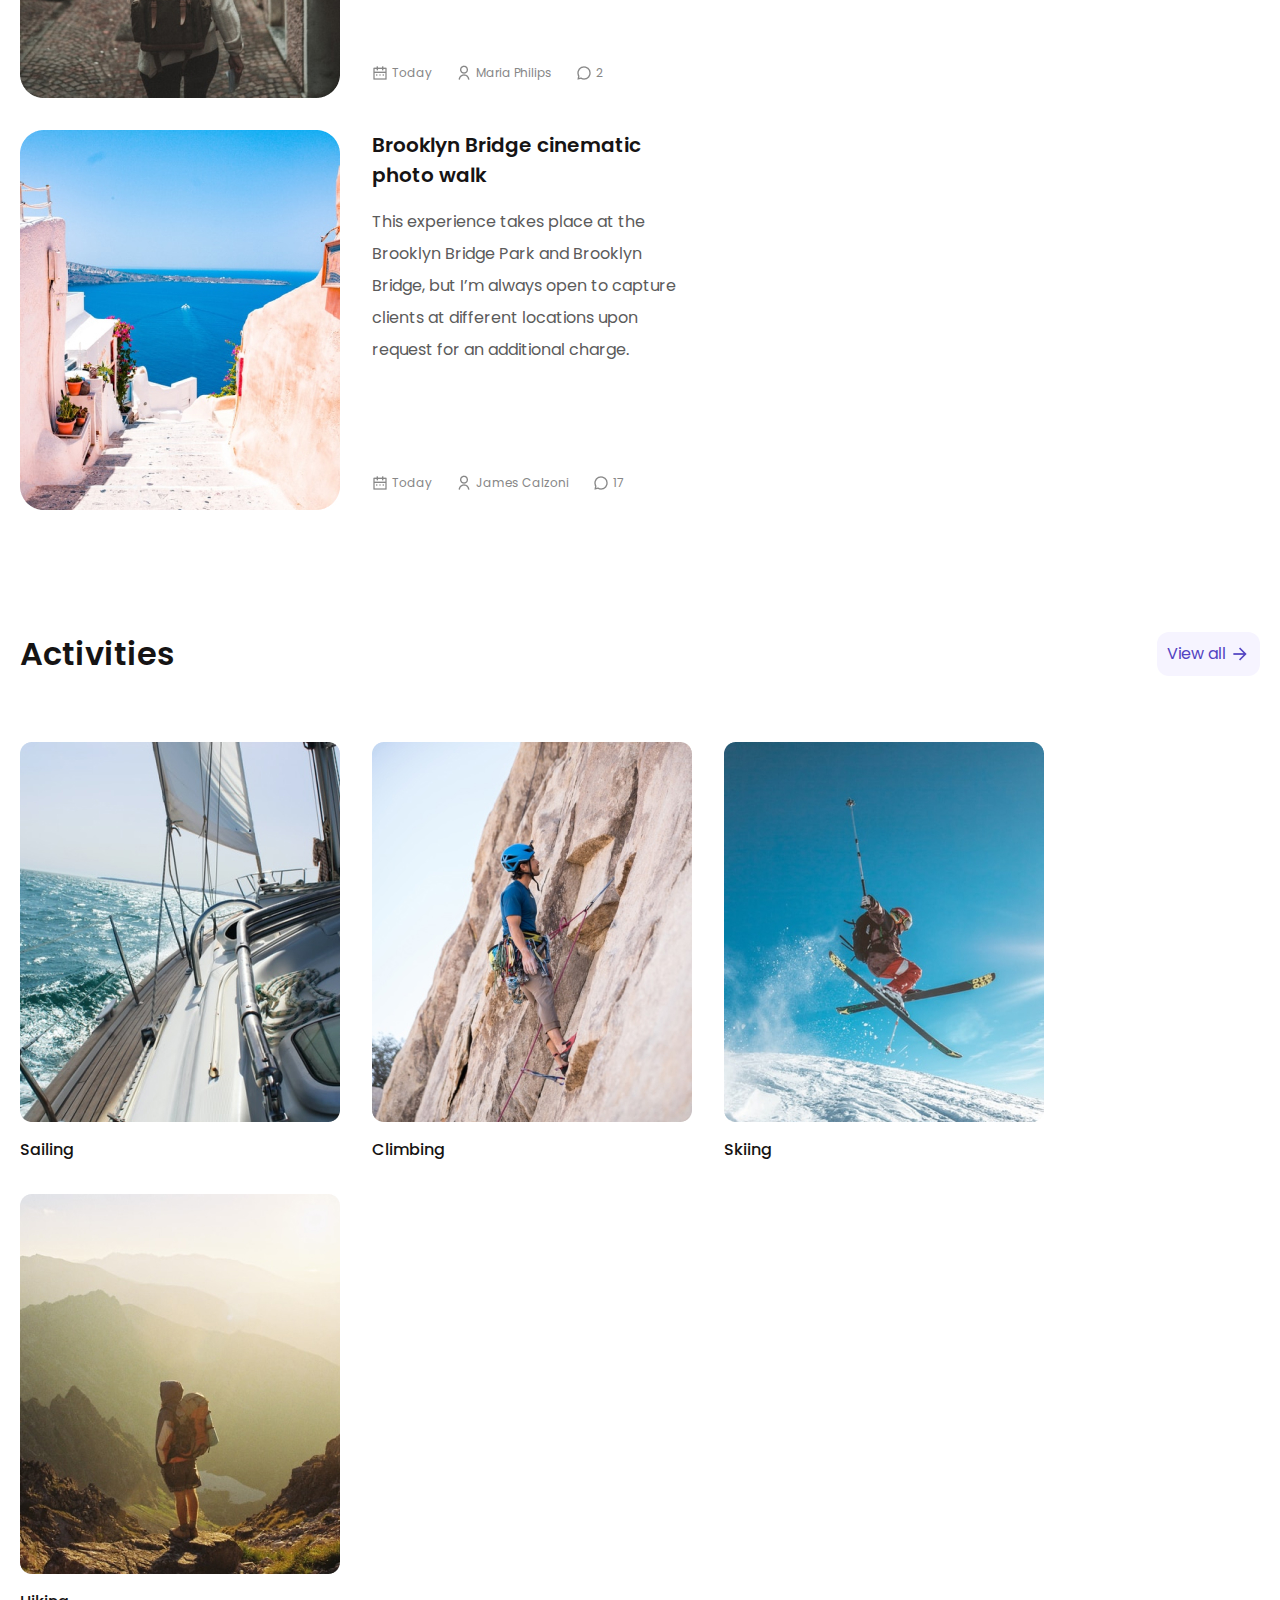
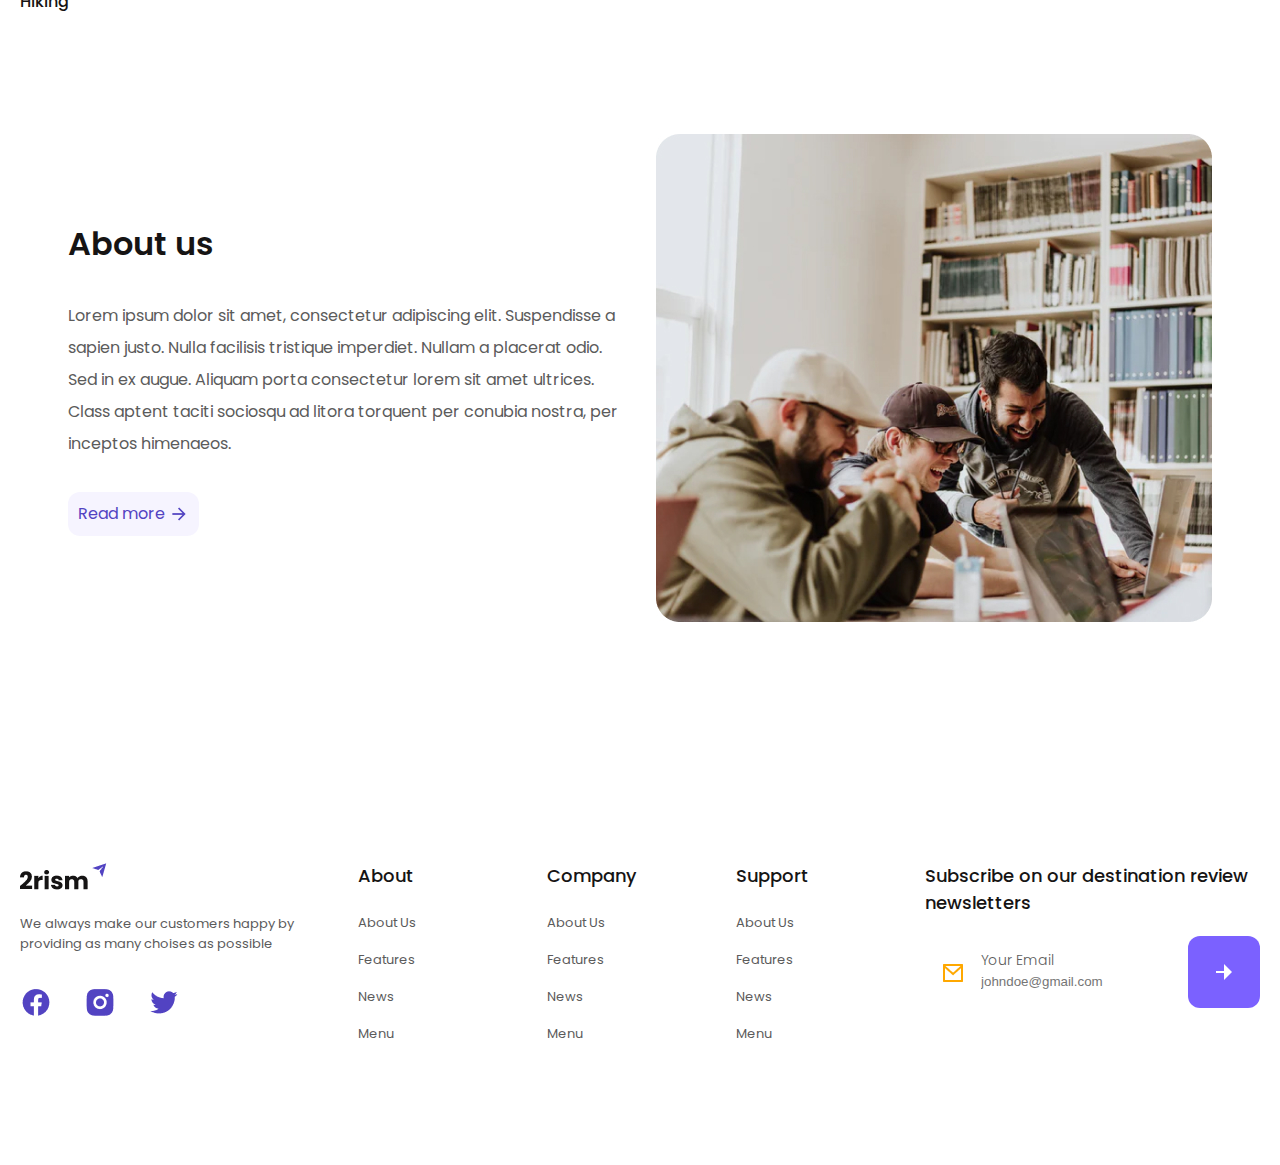
==== commit a3af2631: "burger" ====
--- a/2rism/index.html
+++ b/2rism/index.html
@@ -52,7 +52,38 @@
                 </div>
             </div>
         </div>
+        <div class="wrap wrap_nav-mobile">
+            <div class="nav-button">
+                <button class="btn-burger"></button>
+            </div> 
+            <nav class="nav nav_mobile">
+                <ul class="nav__list">
+                    <li class="nav__item">
+                        <a href="#" class="nav__link">Home</a>
+                    </li>
+                    <li class="nav__item">
+                        <a href="#" class="nav__link">Hotels</a>
+                    </li>
+                    <li class="nav__item">
+                        <a href="#" class="nav__link">Restaurants</a>
+                    </li>
+                    <li class="nav__item">
+                        <a href="#" class="nav__link">Tours</a>
+                    </li>
+                    <li class="nav__item">
+                        <a href="#" class="nav__link">Destination</a>
+                    </li>
+                    <li class="nav__item">
+                        <a href="#" class="nav__link">Activities</a>
+                    </li>
+                    <li class="nav__item">
+                        <a href="#" class="nav__link">Contact</a>
+                    </li>
+                </ul>
+            </nav>
+        </div>
     </header>
+    
     <main class="main">
         <!-- Scren section start -->
         <section class="section section_screen">
@@ -412,22 +443,26 @@
         </section>
         <!-- About us section start -->
         <section class="section section_about">
-            <div class="container">
-                <div class="container__content">
+            <div class="wrap">
+                <div class="about">
+                    <div class="about__content">
                         <h2 class="title title_medium">
                             About us
                         </h2>
-                        <div class="container__text">
-                            Lorem ipsum dolor sit amet, consectetur adipiscing elit. Suspendisse a sapien justo. Nulla facilisis tristique imperdiet. Nullam a placerat odio. Sed in ex augue. Aliquam porta consectetur lorem sit amet ultrices. Class aptent taciti sociosqu ad litora torquent per conubia nostra, per inceptos himenaeos.
-                        </div>
-                    <a href="#" class="btn-more">
-                        <span class="btn-more__name">Read more</span>
-                        <span class="btn-more__icon  icon icon_arrow"></span>
+                        <div class="about__text">
+                            Lorem ipsum dolor sit amet, consectetur adipiscing elit. Suspendisse a sapien justo. Nulla facilisis
+                            tristique imperdiet. Nullam a placerat odio. Sed in ex augue. Aliquam porta consectetur lorem sit amet
+                            ultrices. Class aptent taciti sociosqu ad litora torquent per conubia nostra, per inceptos himenaeos.
+                        </div>
+                        <a href="#" class="btn-more">
+                            <span class="btn-more__name">Read more</span>
+                            <span class="btn-more__icon  icon icon_arrow"></span>
+                        </a>
+                    </div>
+                    <a href="#" class="about__img-link">
+                        <img src="img/imgaboutUs.jpg" class="about__img" alt="Big Sur">
                     </a>
                 </div>
-                <a href="#" class="container__img-link">
-                    <img src="img/imgaboutUs.jpg" class="container__img" alt="Big Sur">
-                </a>        
             </div>
         </section>
     </main>
--- a/2rism/css/styles.css
+++ b/2rism/css/styles.css
@@ -12,6 +12,11 @@
   border: 0;
 }
 
+img {
+  display: block;
+  width: 100%;
+}
+
 body {
   margin: 0;
   font-family: "Poppins", sans-serif;
@@ -102,6 +107,7 @@
   border-radius: 12px;
   width: 72px;
   height: 72px;
+  cursor: pointer;
 }
 .btn:hover, .btn:focus, .btn:active {
   background-color: #a699e7;
@@ -187,7 +193,7 @@
   padding-top: 120px;
 }
 .section_screen {
-  background: url("../img/header-bg.jpg") no-repeat center;
+  background: url("../img/header-bg.jpg") no-repeat center/cover;
   padding-bottom: 100px;
   padding-top: 262px;
 }
@@ -211,7 +217,6 @@
   background-color: #7B61FF;
   padding: 24px;
   border-radius: 12px;
-  width: -webkit-fit-content;
   width: -moz-fit-content;
   width: fit-content;
 }
@@ -240,6 +245,7 @@
 }
 .page-form__item_email {
   background: url(../img/mail-linemail.png) no-repeat 16px center;
+  width: calc(100% - 72px);
 }
 .page-form__label {
   font-style: normal;
@@ -278,7 +284,8 @@
   justify-content: space-between;
 }
 .page-form_footer {
-  gap: 90px;
+  max-width: 388px;
+  width: 100%;
 }
 
 /* screen end */
@@ -331,7 +338,6 @@
   padding: 10px;
   background-color: #F6F4FF;
   border-radius: 12px;
-  width: -webkit-fit-content;
   width: -moz-fit-content;
   width: fit-content;
 }
@@ -481,18 +487,18 @@
   margin-bottom: 120px;
 }
 
-.container {
+.about {
   display: flex;
   flex-wrap: wrap;
   justify-content: center;
   gap: 32px;
 }
-.container__content {
+.about__content {
   width: 556px;
   padding-top: 86px;
   padding-bottom: 86px;
 }
-.container__text {
+.about__text {
   font-style: normal;
   font-weight: 400;
   font-size: 16px;
@@ -538,6 +544,7 @@
 .footer__link:hover {
   color: #272525;
 }
+
 .label-block {
   width: 355px;
 }
@@ -588,19 +595,70 @@
   .footer__title {
     margin-bottom: 55px;
   }
-  .page-form_footer {
-    gap: 50px;
-  }
 }
 @media screen and (max-width: 768px) {
   .nav {
     display: none;
   }
+  .nav_mobile {
+    display: block;
+  }
   .wrap_footer {
     display: block;
   }
+  .logo_header {
+    margin: 0 auto;
+  }
+  .btn-burger {
+    width: 48px;
+    height: 48px;
+    border-radius: 12px;
+    border: 2px solid #fff;
+    background: transparent;
+    position: relative;
+  }
+  .btn-burger::after, .btn-burger::before {
+    content: "";
+    position: absolute;
+    top: 0;
+    left: 0;
+    z-index: 10;
+    left: 8px;
+    right: 8px;
+  }
+  .btn-burger::before {
+    height: auto;
+    width: auto;
+    border-top: 2px solid #fff;
+    border-bottom: 2px solid #fff;
+    top: 12px;
+    bottom: 12px;
+  }
+  .btn-burger::after {
+    height: 2px;
+    height: 2px;
+    background-color: #fff;
+    bottom: 0;
+    margin: auto 0;
+  }
+  .user {
+    display: flex;
+    position: absolute;
+    right: 20px;
+    left: auto;
+    top: 39px;
+  }
+  .user__text {
+    display: none;
+  }
+  .footer {
+    padding: 0 0 55px;
+  }
   .footer__menu {
-    margin-top: 40px;
-    margin-bottom: 40px;
+    margin-top: 32px;
+    margin-bottom: 32px;
+  }
+  .footer__title {
+    margin-bottom: 16px;
   }
 }/*# sourceMappingURL=styles.css.map */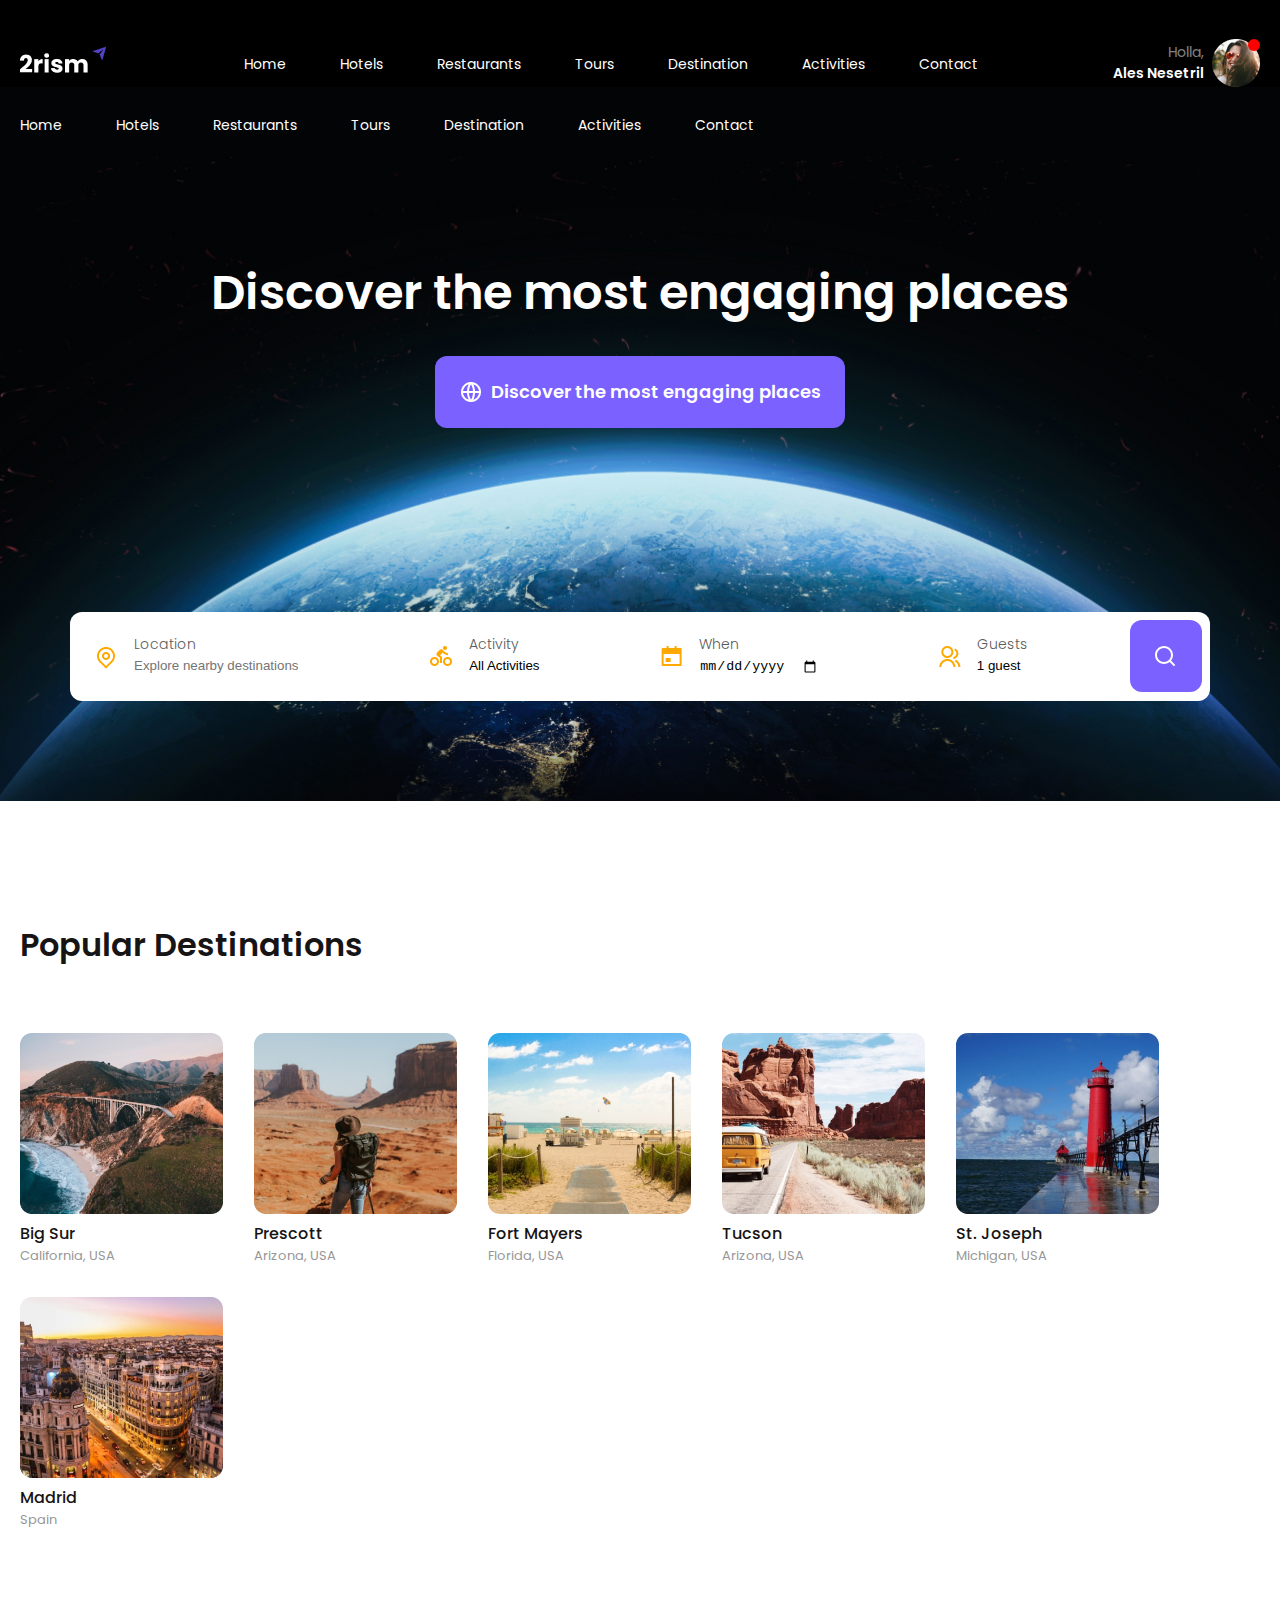
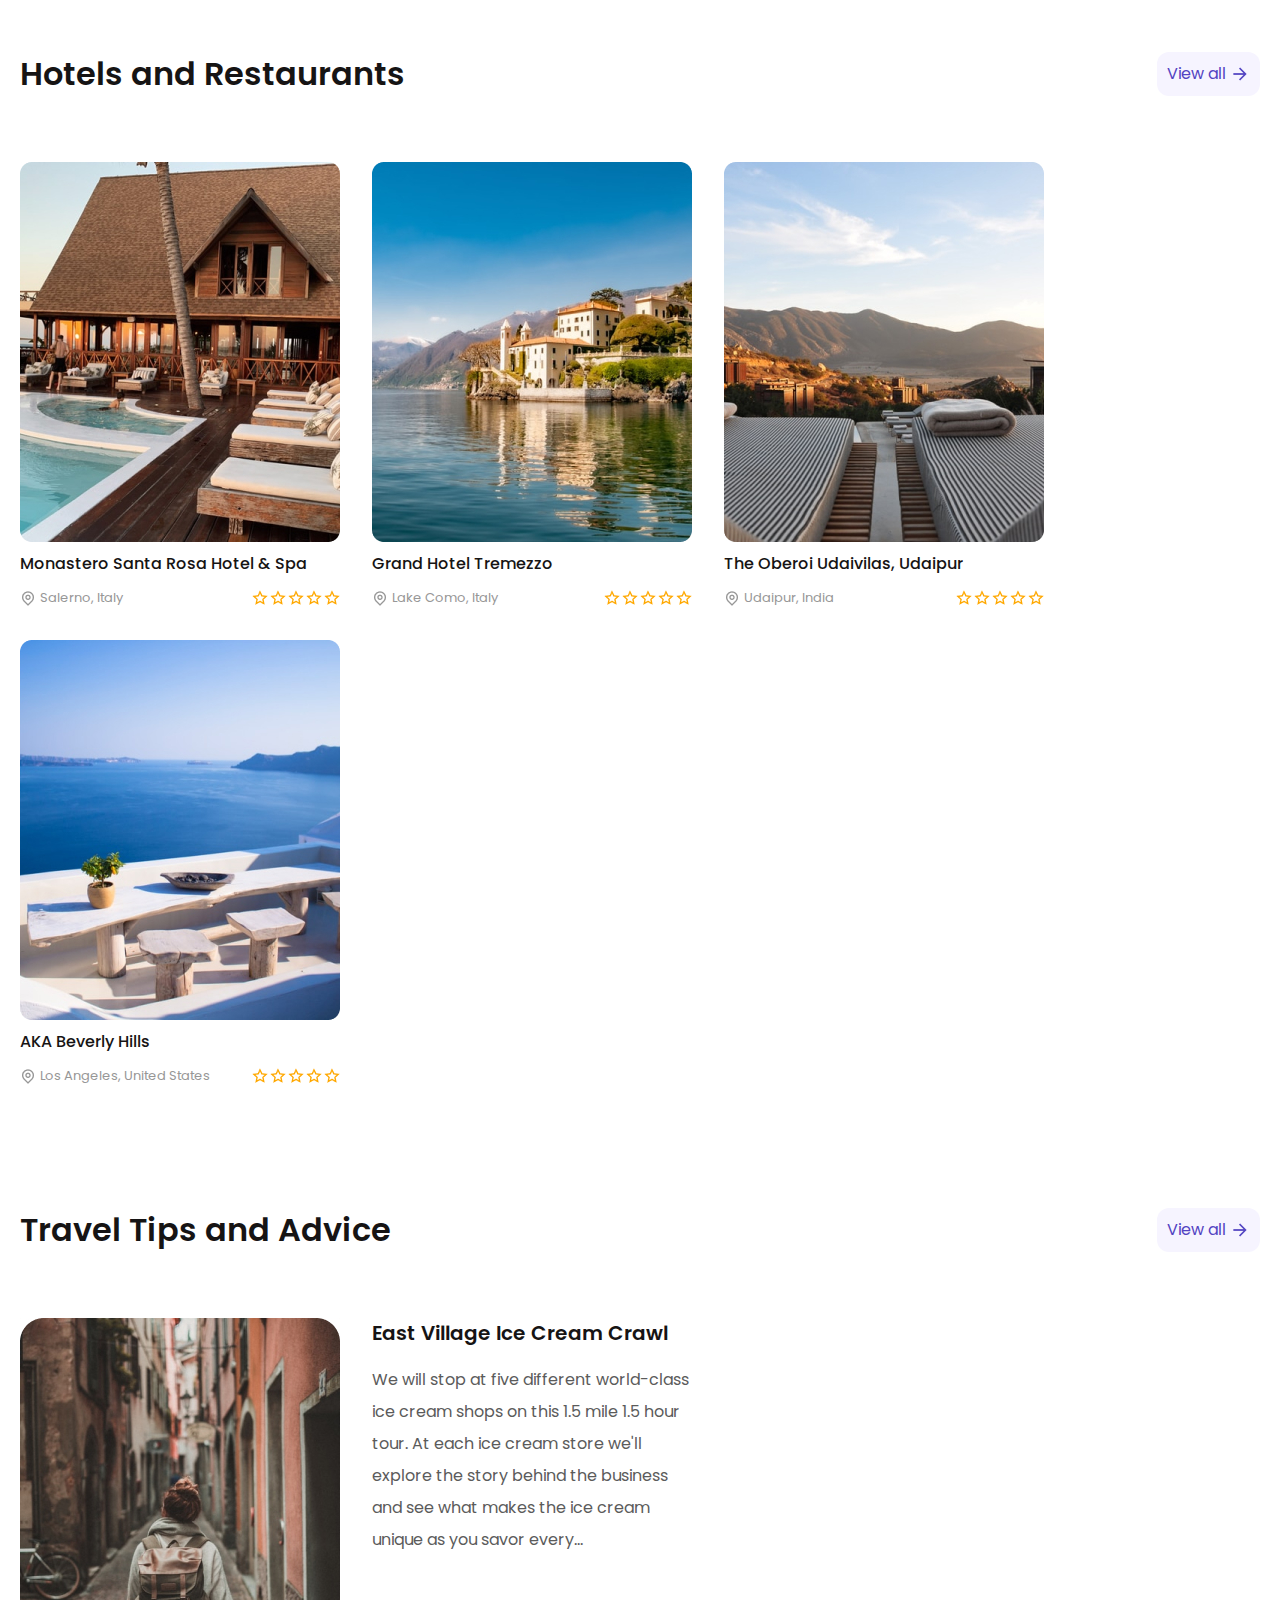
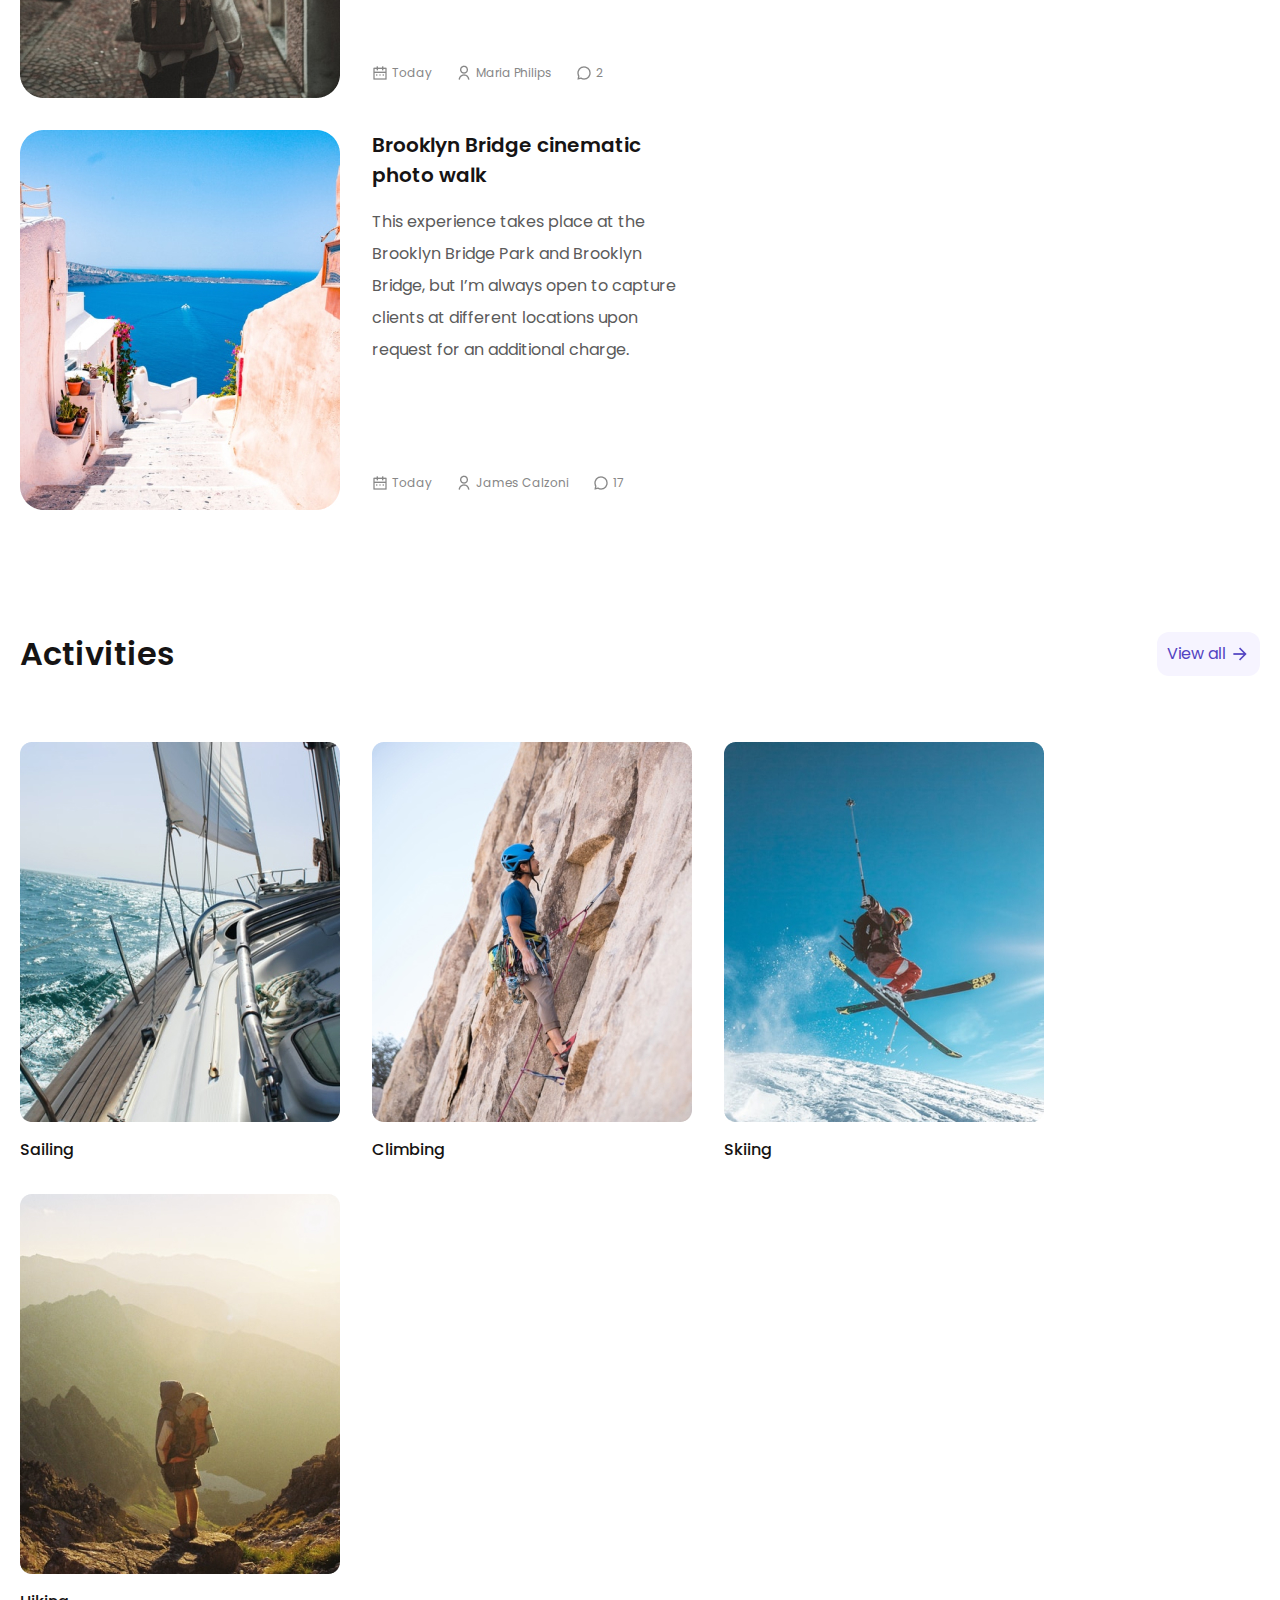
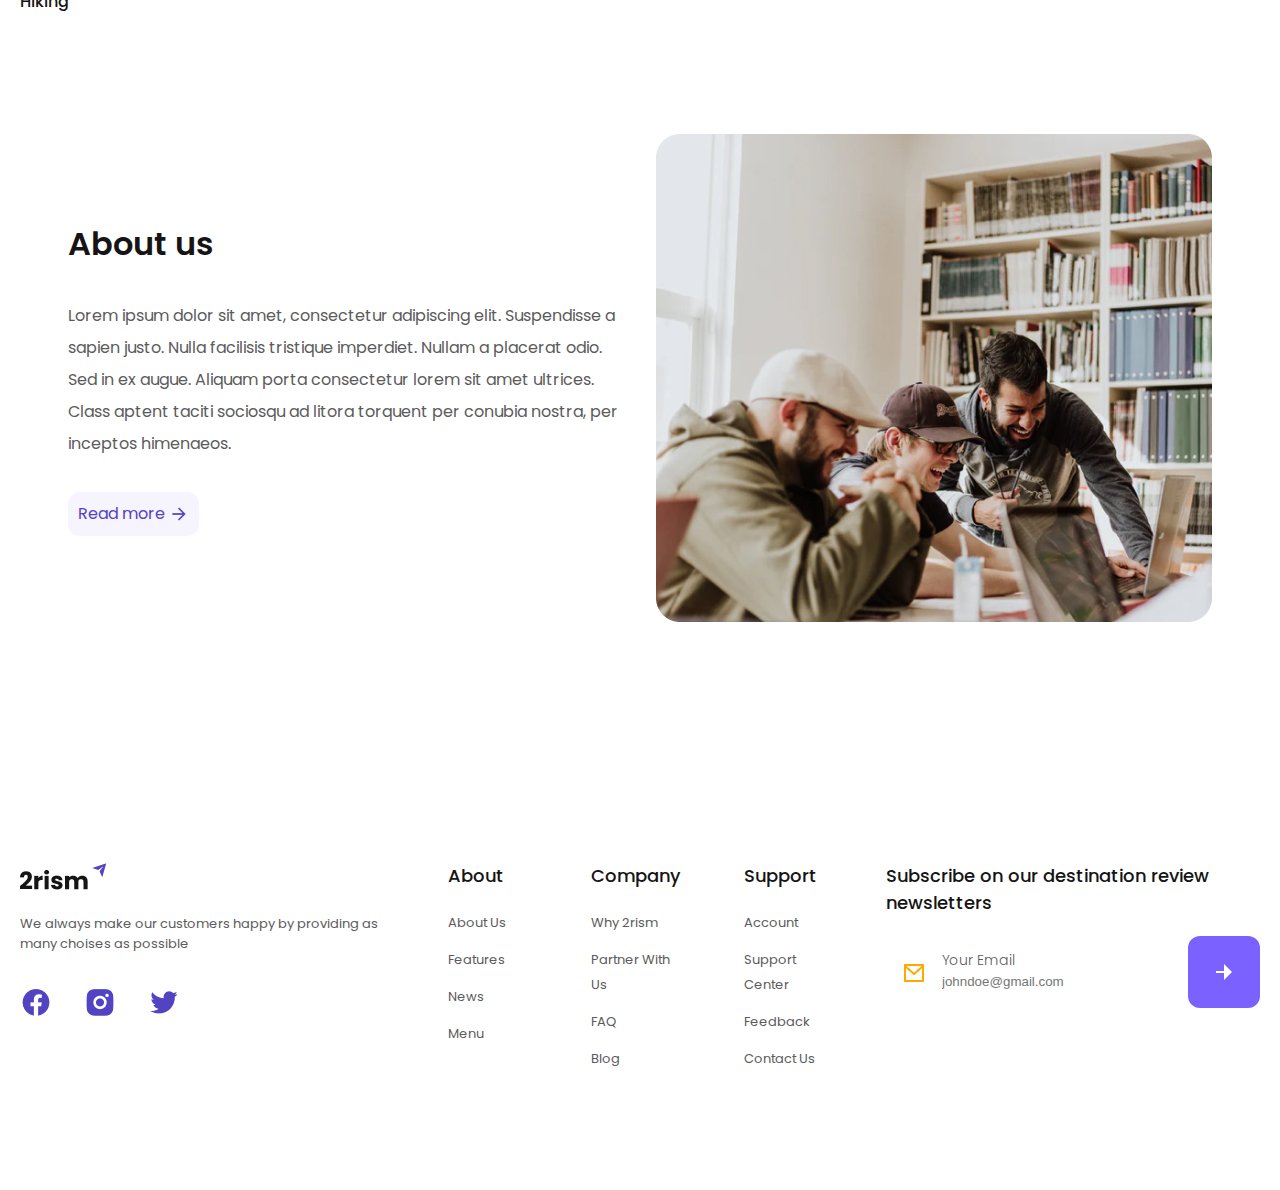
==== commit 91c4fc28: "width footer" ====
--- a/2rism/index.html
+++ b/2rism/index.html
@@ -520,22 +520,22 @@
                     <ul class="footer__list">
                         <li class="footer__item">
                             <a href="#" class="footer__link" target='_blank'>
-                                About Us
-                            </a>
-                        </li>
-                        <li class="footer__item">
-                            <a href="#" class="footer__link" target='_blank'>
-                                Features
-                            </a>
-                        </li>
-                        <li class="footer__item">
-                            <a href="#" class="footer__link" target='_blank'>
-                                News
-                            </a>
-                        </li>
-                        <li class="footer__item">
-                            <a href="#" class="footer__link" target='_blank'>
-                                Menu
+                                Why 2rism
+                            </a>
+                        </li>
+                        <li class="footer__item">
+                            <a href="#" class="footer__link" target='_blank'>
+                                Partner With Us
+                            </a>
+                        </li>
+                        <li class="footer__item">
+                            <a href="#" class="footer__link" target='_blank'>
+                                FAQ
+                            </a>
+                        </li>
+                        <li class="footer__item">
+                            <a href="#" class="footer__link" target='_blank'>
+                                Blog
                             </a>
                         </li>
                     </ul>
@@ -547,22 +547,22 @@
                     <ul class="footer__list">
                         <li class="footer__item">
                             <a href="#" class="footer__link" target='_blank'>
-                                About Us
-                            </a>
-                        </li>
-                        <li class="footer__item">
-                            <a href="#" class="footer__link" target='_blank'>
-                                Features
-                            </a>
-                        </li>
-                        <li class="footer__item">
-                            <a href="#" class="footer__link" target='_blank'>
-                                News
-                            </a>
-                        </li>
-                        <li class="footer__item">
-                            <a href="#" class="footer__link" target='_blank'>
-                                Menu
+                                Account
+                            </a>
+                        </li>
+                        <li class="footer__item">
+                            <a href="#" class="footer__link" target='_blank'>
+                                Support Center
+                            </a>
+                        </li>
+                        <li class="footer__item">
+                            <a href="#" class="footer__link" target='_blank'>
+                                Feedback
+                            </a>
+                        </li>
+                        <li class="footer__item">
+                            <a href="#" class="footer__link" target='_blank'>
+                                Contact Us
                             </a>
                         </li>
                     </ul>
--- a/2rism/css/styles.css
+++ b/2rism/css/styles.css
@@ -517,12 +517,16 @@
 .footer__menu {
   display: flex;
   gap: 64px;
+  max-width: 505px;
+  width: 100%;
+}
+.footer__column {
+  width: 33.3333333333%;
 }
 .footer__list {
   margin: 0;
   padding-left: 0;
   list-style: none;
-  width: 125px;
 }
 .footer__title {
   margin-bottom: 20px;
@@ -544,9 +548,14 @@
 .footer__link:hover {
   color: #272525;
 }
+.footer__form-wrap {
+  max-width: 388px;
+  width: 100%;
+}
 
 .label-block {
-  width: 355px;
+  max-width: 364px;
+  width: 100%;
 }
 .label-block__text {
   font-style: normal;
@@ -590,7 +599,7 @@
   }
   .footer__menu {
     flex-wrap: nowrap;
-    gap: 0px;
+    gap: 0 27px;
   }
   .footer__title {
     margin-bottom: 55px;
@@ -661,4 +670,70 @@
   .footer__title {
     margin-bottom: 16px;
   }
+}
+@media screen and (max-width: 480px) {
+  .title_big {
+    font-size: 32px;
+    line-height: 1.2;
+  }
+  .title_medium {
+    font-size: 24px;
+    line-height: 1.2;
+  }
+  .section {
+    padding-top: 80px;
+  }
+  .section_screen {
+    padding-top: 200px;
+  }
+  .section_about {
+    margin-bottom: 80px;
+  }
+  .screen-content {
+    margin-bottom: 100px;
+  }
+  .page-form_screen {
+    max-width: 440px;
+    flex-direction: column;
+  }
+  .page-form__input {
+    border-bottom: 1px solid #ccc;
+    height: 40px;
+  }
+  .page-form__select {
+    border-bottom: 1px solid #ccc;
+    width: 100%;
+    height: 40px;
+  }
+  .page-form__item {
+    padding-right: 56px;
+  }
+  .page-form_footer {
+    flex-direction: column;
+  }
+  .btn {
+    width: 100%;
+    cursor: pointer;
+  }
+  .btn_footer {
+    width: 81%;
+  }
+  .tips-item {
+    grid-template-columns: repeat(auto-fill, 100%);
+    max-width: 100%;
+    min-width: auto;
+  }
+  .tips-item__title {
+    font-size: 18px;
+    line-height: 1.2;
+  }
+  .tips-item__text {
+    margin-bottom: 50px;
+  }
+  .destination-line {
+    gap: 20px;
+  }
+  .destination-item {
+    width: calc(50% - 10px);
+  }
 }/*# sourceMappingURL=styles.css.map */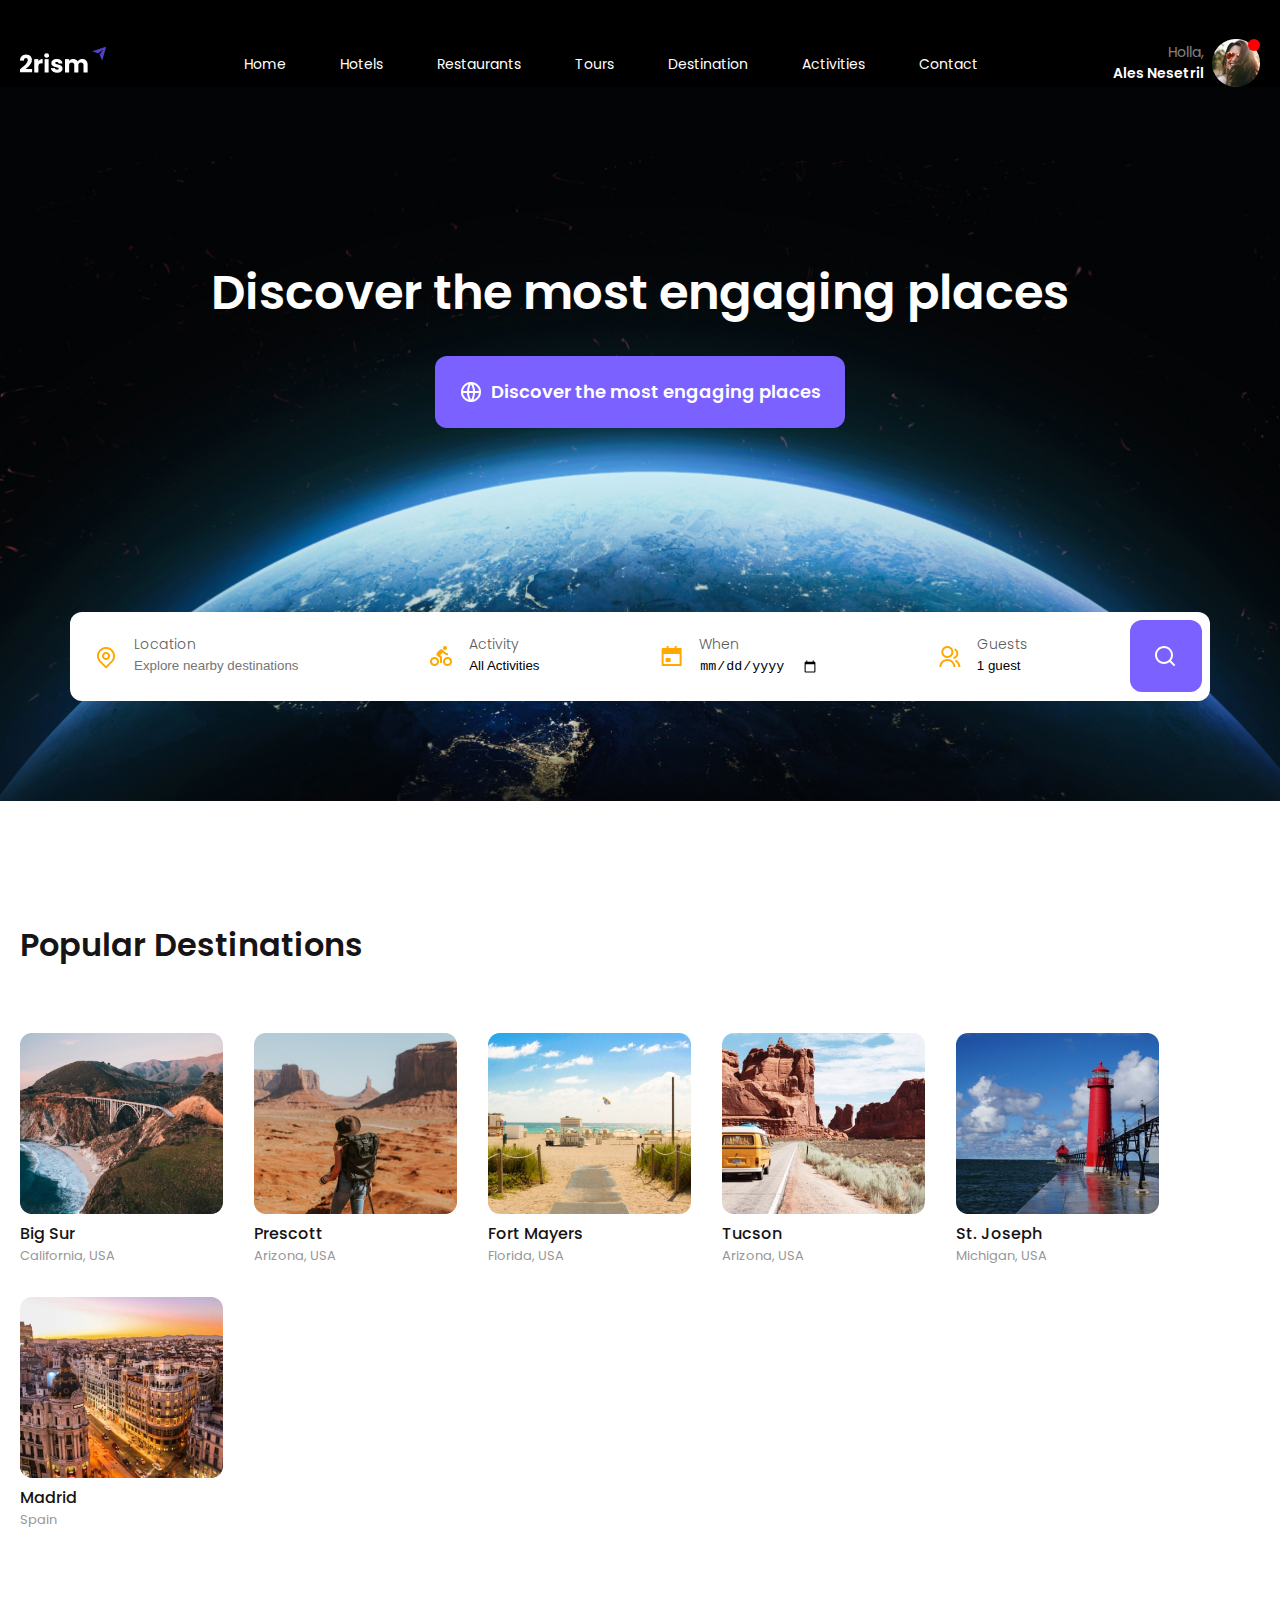
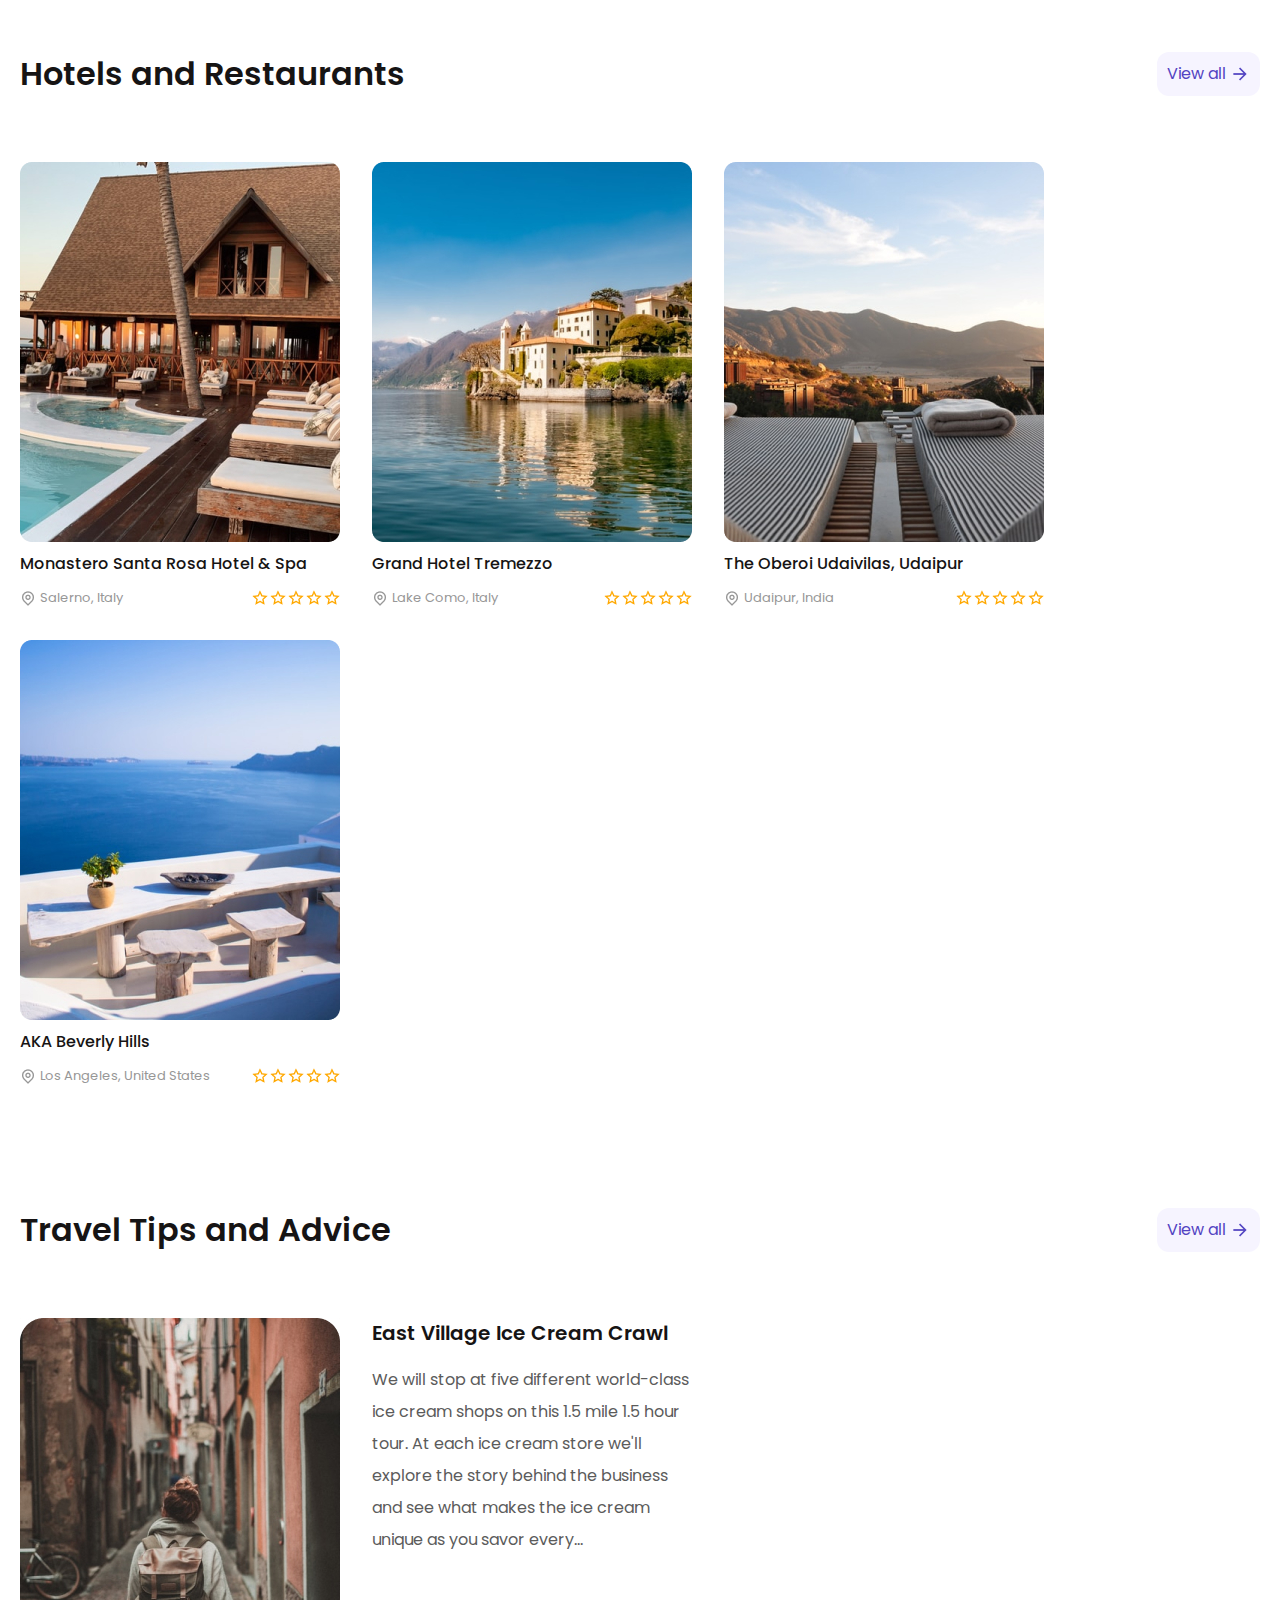
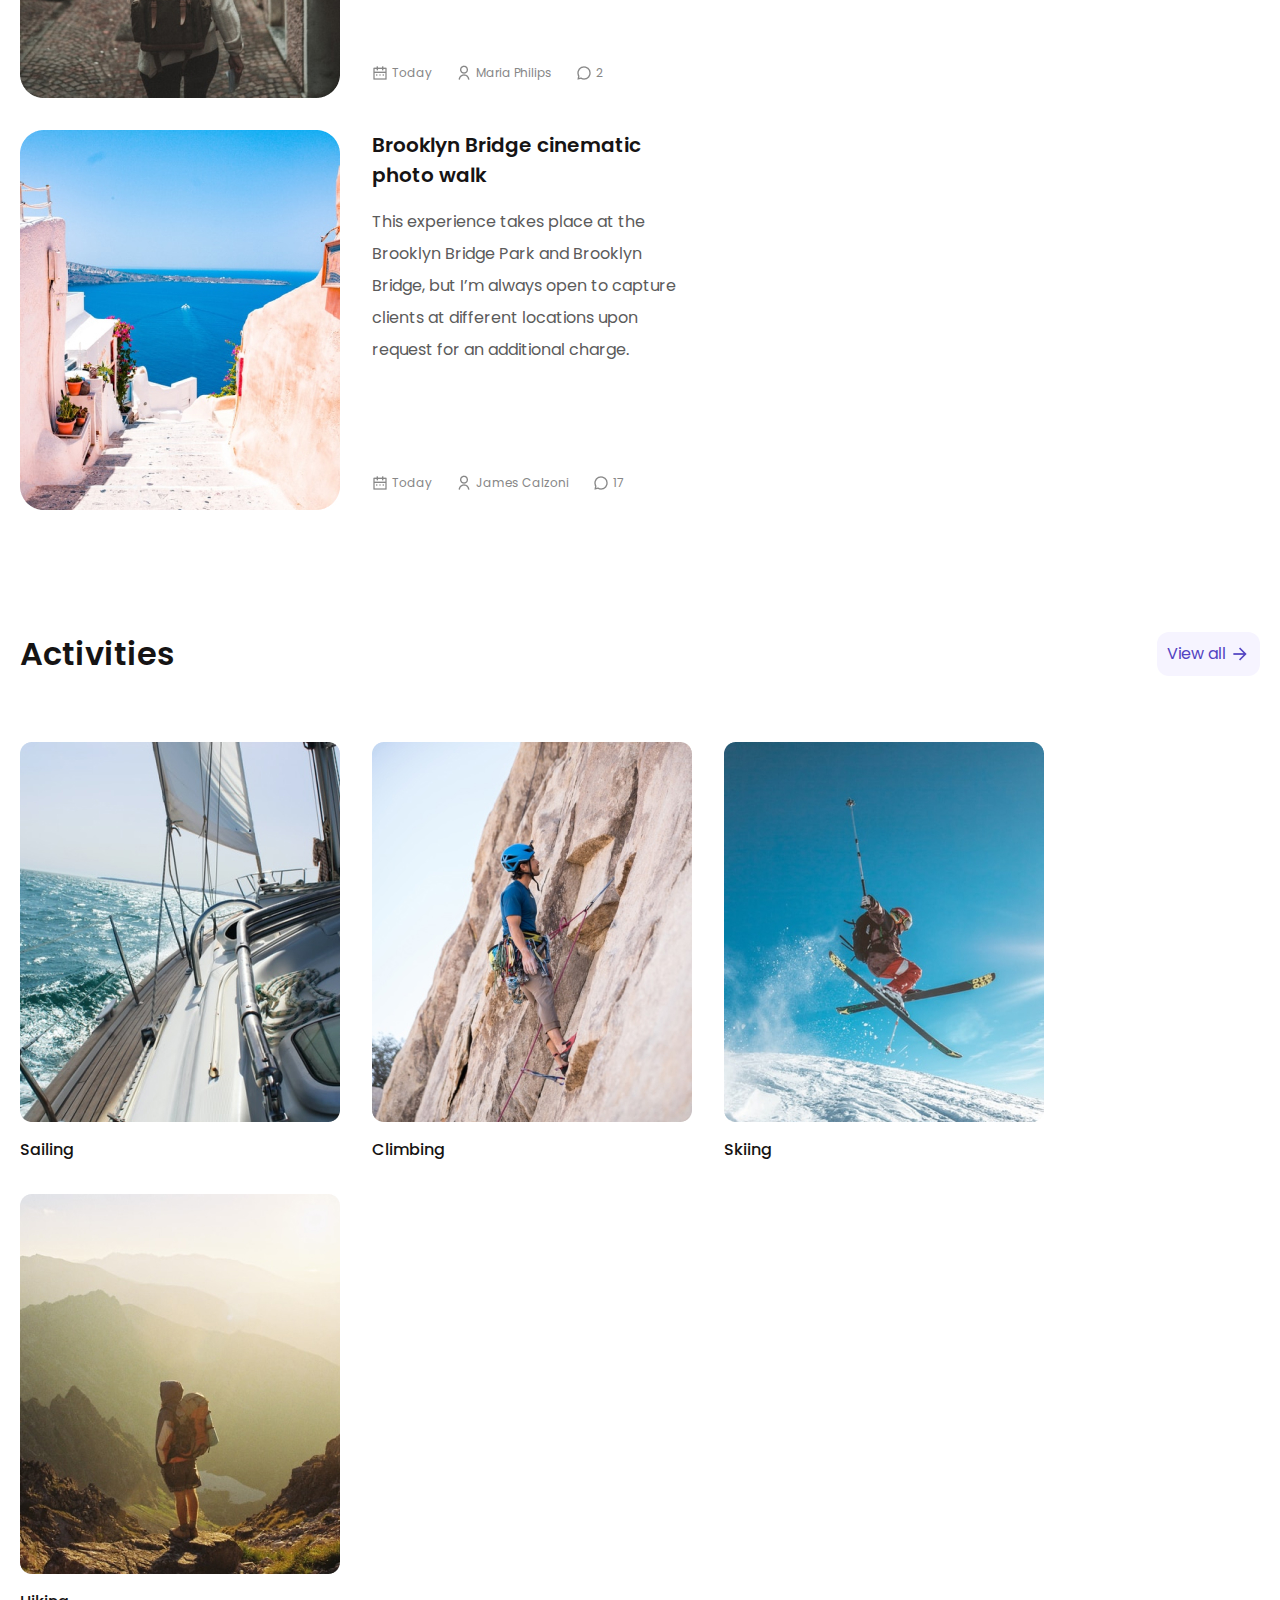
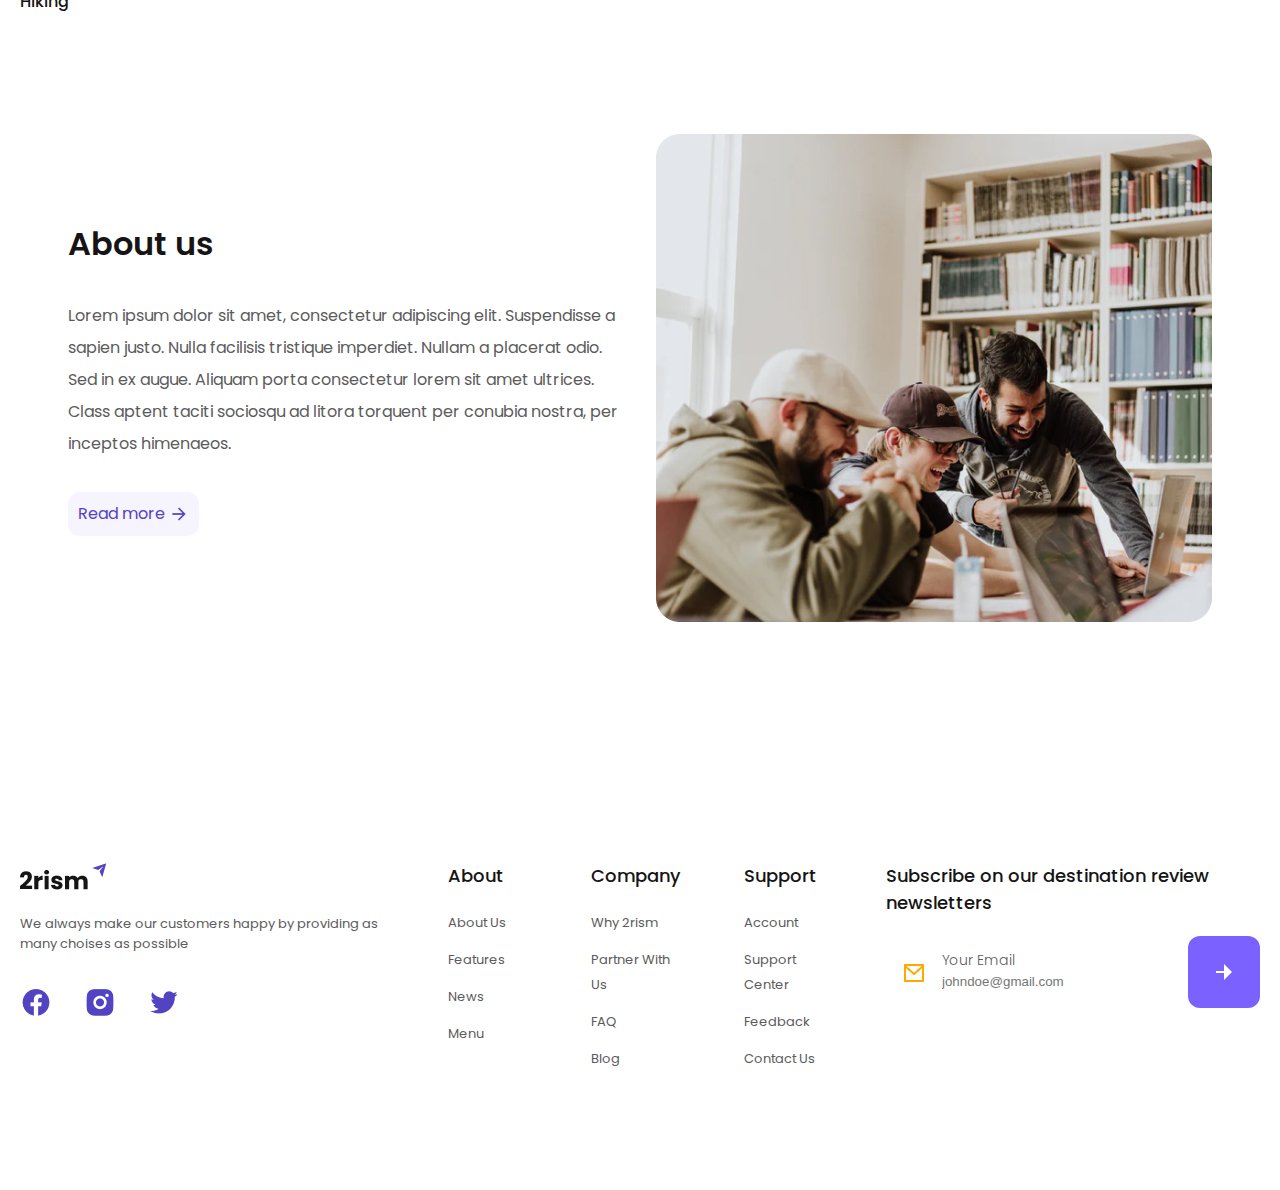
==== commit f2f79445: "burger" ====
--- a/2rism/index.html
+++ b/2rism/index.html
@@ -53,10 +53,10 @@
             </div>
         </div>
         <div class="wrap wrap_nav-mobile">
-            <div class="nav-button">
+            <div class="nav__burger">
                 <button class="btn-burger"></button>
             </div> 
-            <nav class="nav nav_mobile">
+            <nav class="nav nav_mobile is-active">
                 <ul class="nav__list">
                     <li class="nav__item">
                         <a href="#" class="nav__link">Home</a>
--- a/2rism/css/styles.css
+++ b/2rism/css/styles.css
@@ -147,6 +147,9 @@
 }
 .nav__link:hover {
   opacity: 0.5;
+}
+.nav_mobile {
+  display: none;
 }
 
 .user {
@@ -580,6 +583,10 @@
 }
 
 /* footer end */
+.wrap_nav-mobile {
+  display: none;
+}
+
 @media screen and (max-width: 1024px) {
   .nav__list {
     gap: 0 35px;
@@ -606,12 +613,6 @@
   }
 }
 @media screen and (max-width: 768px) {
-  .nav {
-    display: none;
-  }
-  .nav_mobile {
-    display: block;
-  }
   .wrap_footer {
     display: block;
   }
@@ -670,16 +671,54 @@
   .footer__title {
     margin-bottom: 16px;
   }
+  .title-content {
+    gap: 20px;
+  }
+  .nav {
+    display: none;
+  }
+  .nav__burger {
+    position: absolute;
+    top: 39px;
+    left: 20px;
+  }
+  .wrap_nav-mobile {
+    display: block;
+  }
+  .wrap {
+    padding-left: 0;
+    padding-right: 0;
+  }
+  .wrap_header {
+    display: none;
+  }
+  .nav_mobile.is-active {
+    display: block;
+    padding-top: 100px;
+    padding-left: 20px;
+    width: 100%;
+    height: 100vh;
+    background-color: #000;
+    z-index: 100;
+    overflow: auto;
+  }
+  .nav__list {
+    flex-direction: column;
+  }
+  .nav__link {
+    font-size: 8vh;
+    line-height: 11vh;
+  }
 }
 @media screen and (max-width: 480px) {
+  .title_medium {
+    font-size: 24px;
+    line-height: 1.2;
+  }
   .title_big {
     font-size: 32px;
     line-height: 1.2;
   }
-  .title_medium {
-    font-size: 24px;
-    line-height: 1.2;
-  }
   .section {
     padding-top: 80px;
   }
@@ -687,10 +726,18 @@
     padding-top: 200px;
   }
   .section_about {
+    padding-top: 40px;
     margin-bottom: 80px;
+  }
+  .about__content {
+    padding-top: 40px;
+    padding-bottom: 40px;
   }
   .screen-content {
     margin-bottom: 100px;
+  }
+  .screen-btn__icon {
+    display: none;
   }
   .page-form_screen {
     max-width: 440px;
@@ -715,9 +762,6 @@
     width: 100%;
     cursor: pointer;
   }
-  .btn_footer {
-    width: 81%;
-  }
   .tips-item {
     grid-template-columns: repeat(auto-fill, 100%);
     max-width: 100%;
